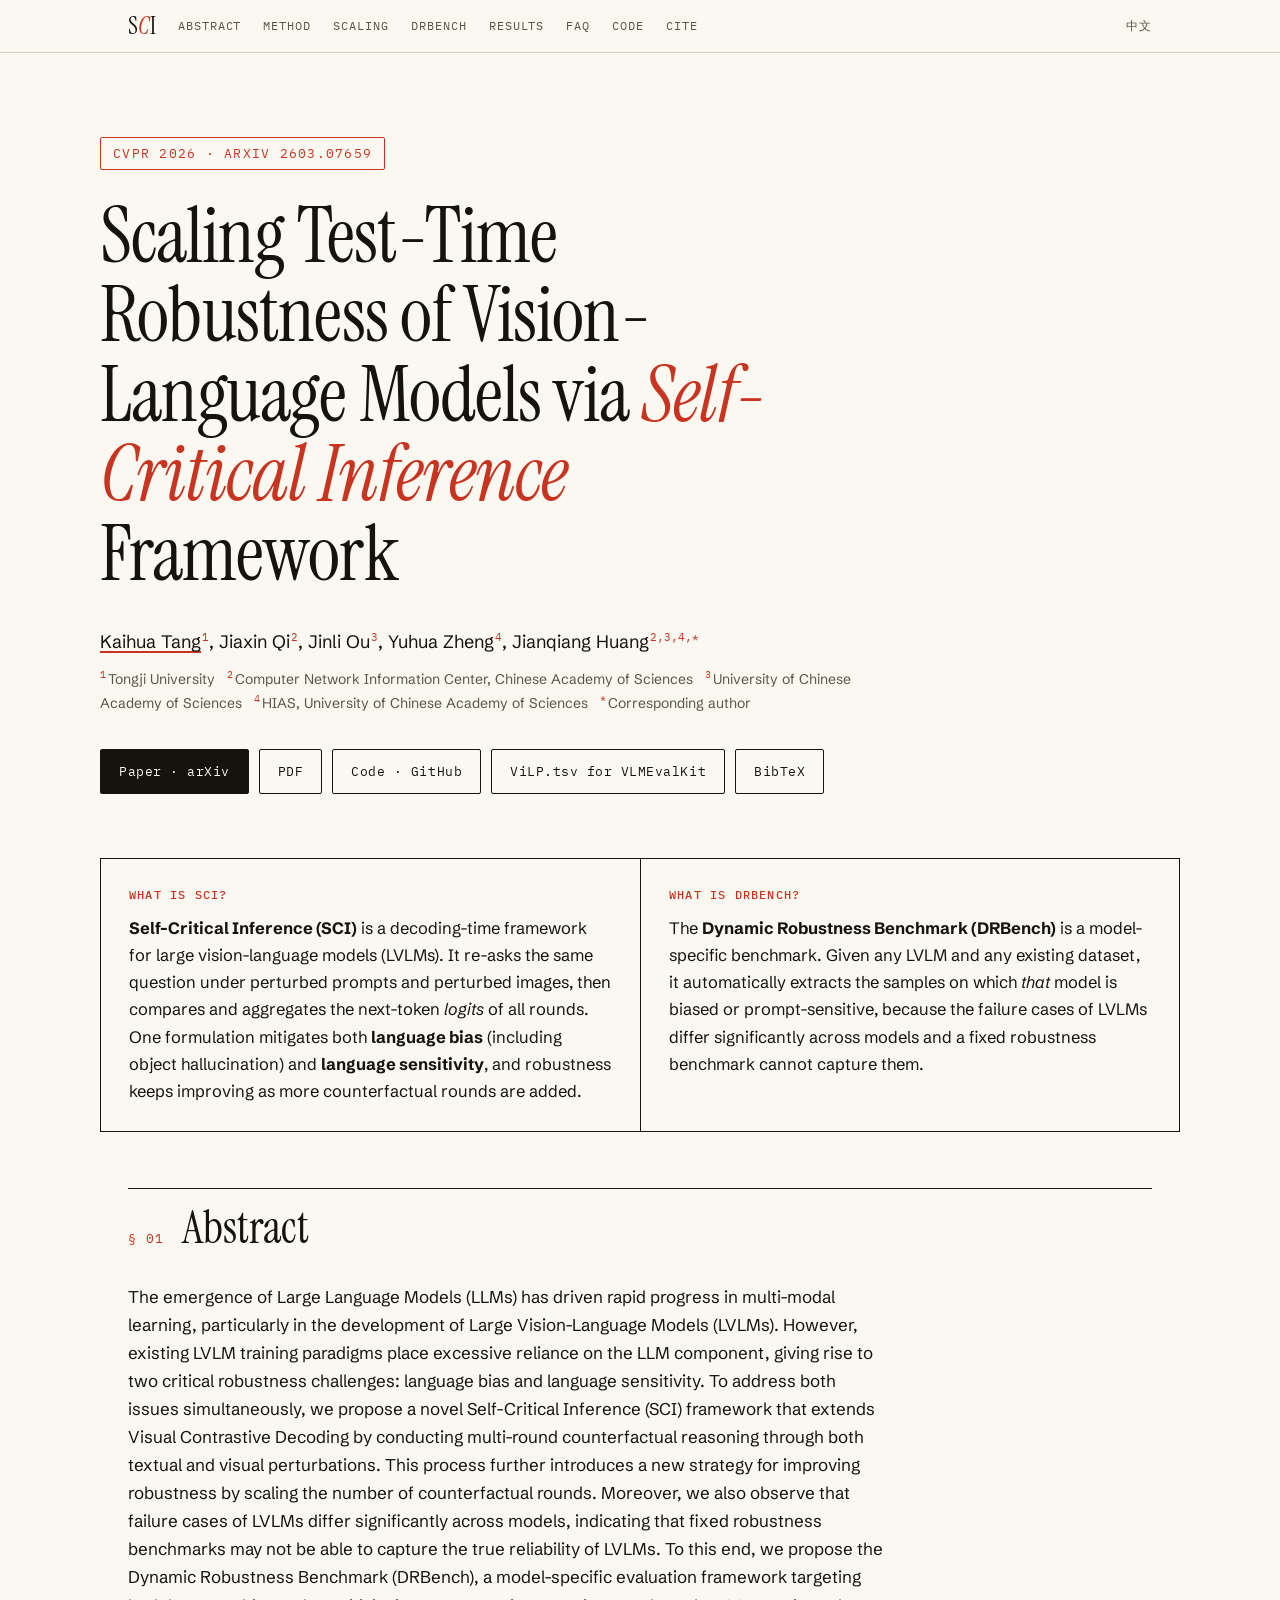
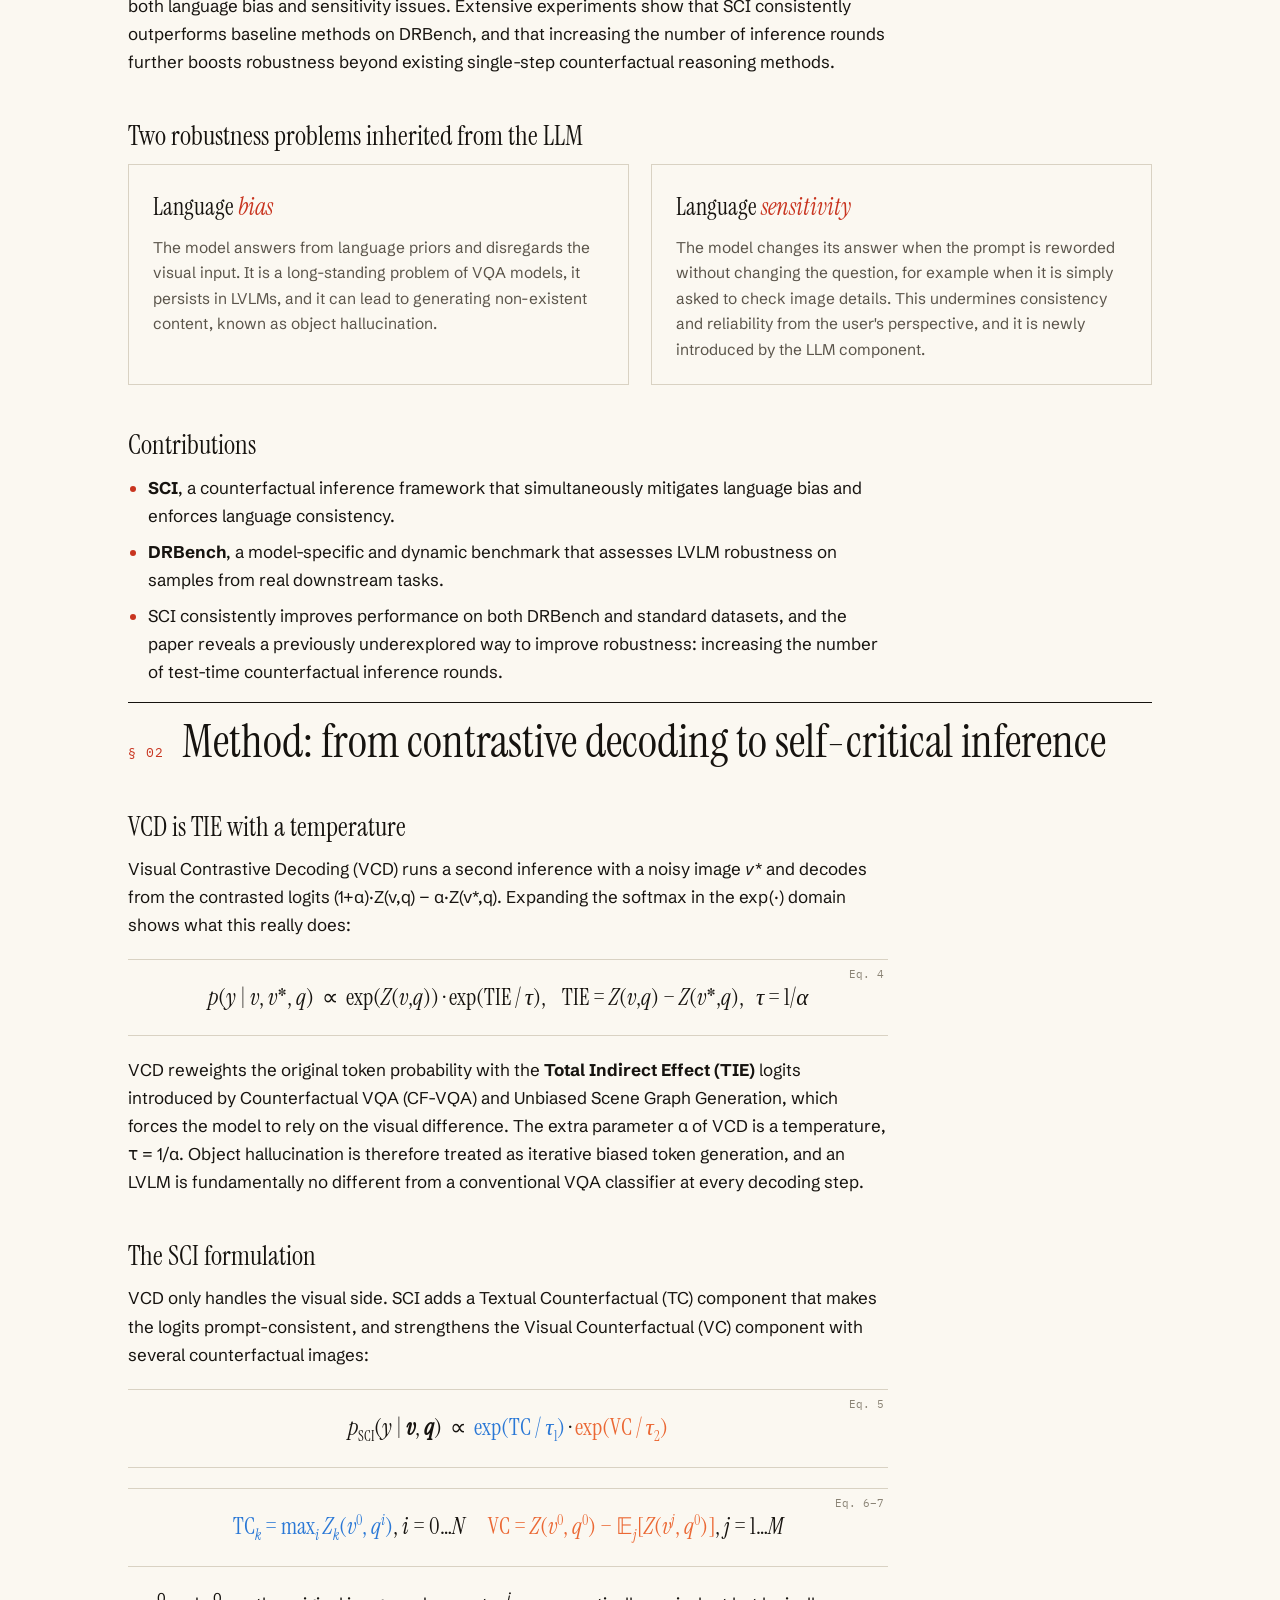
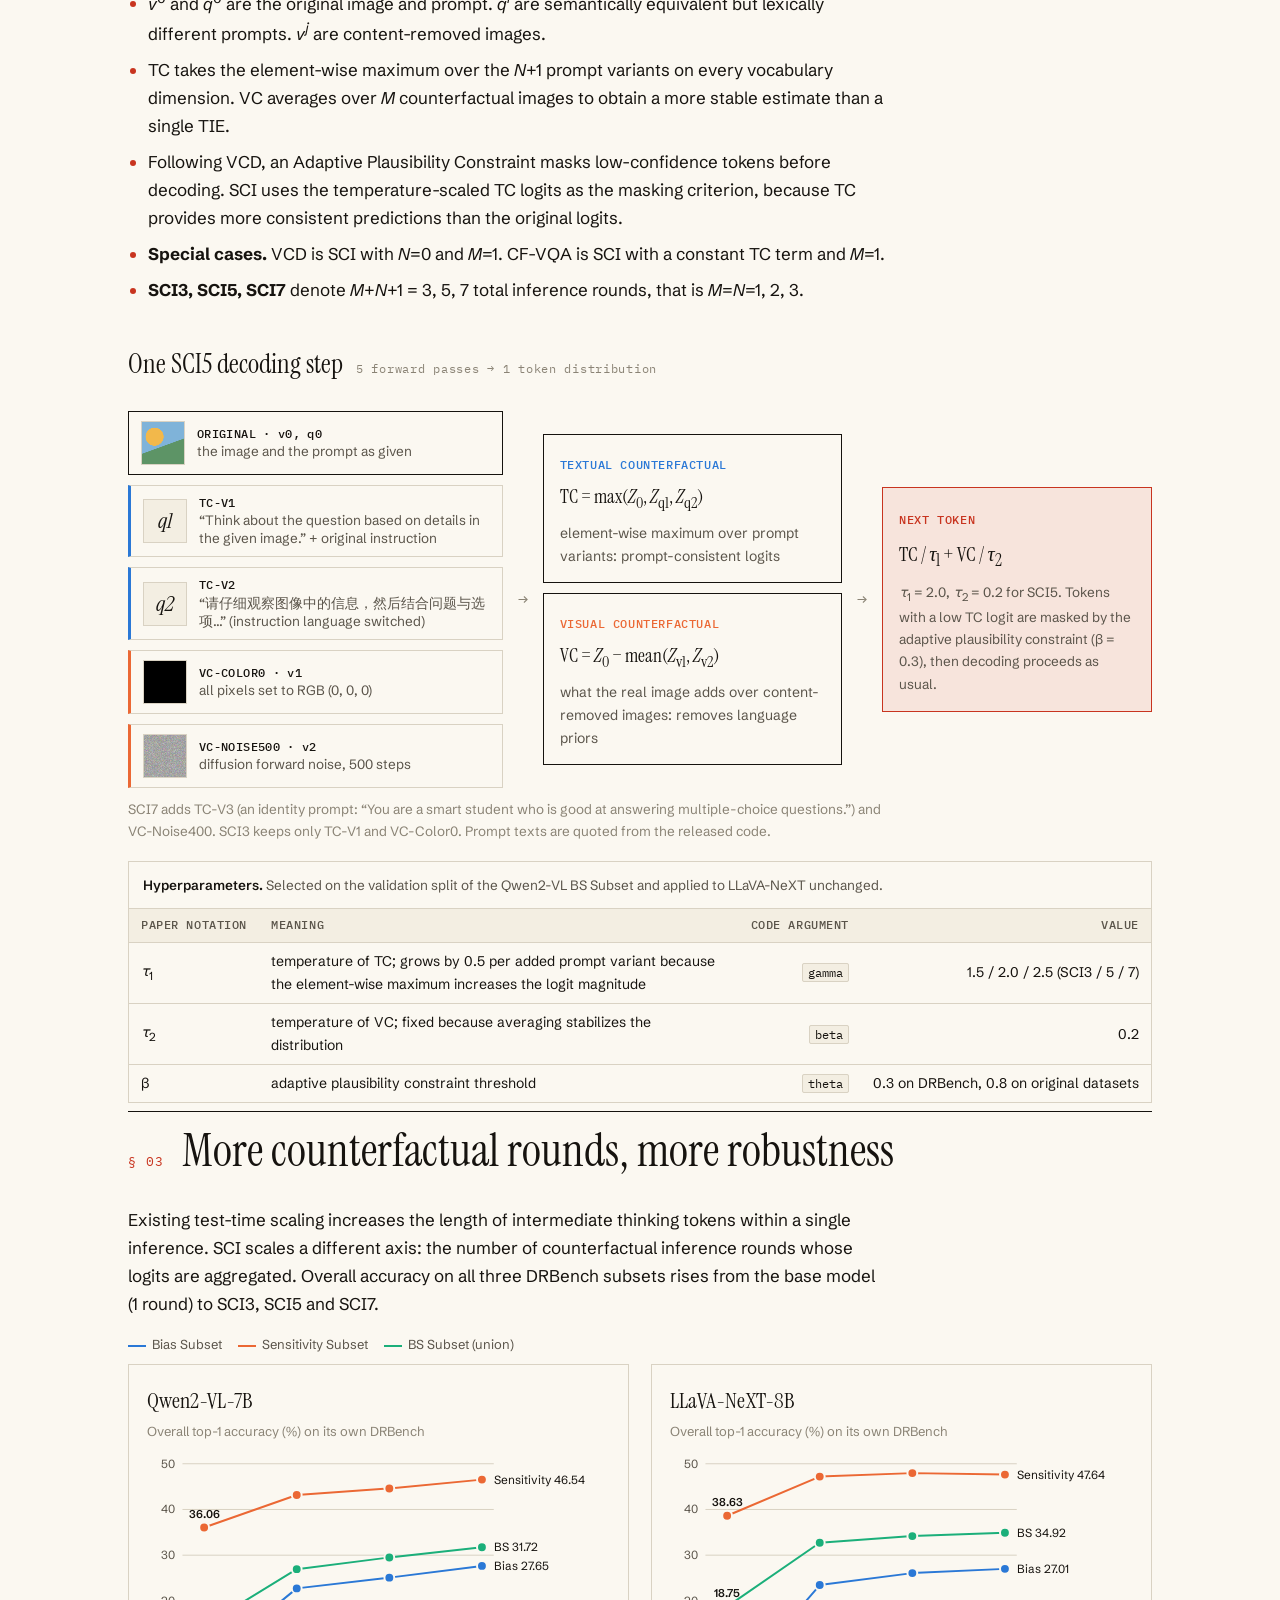
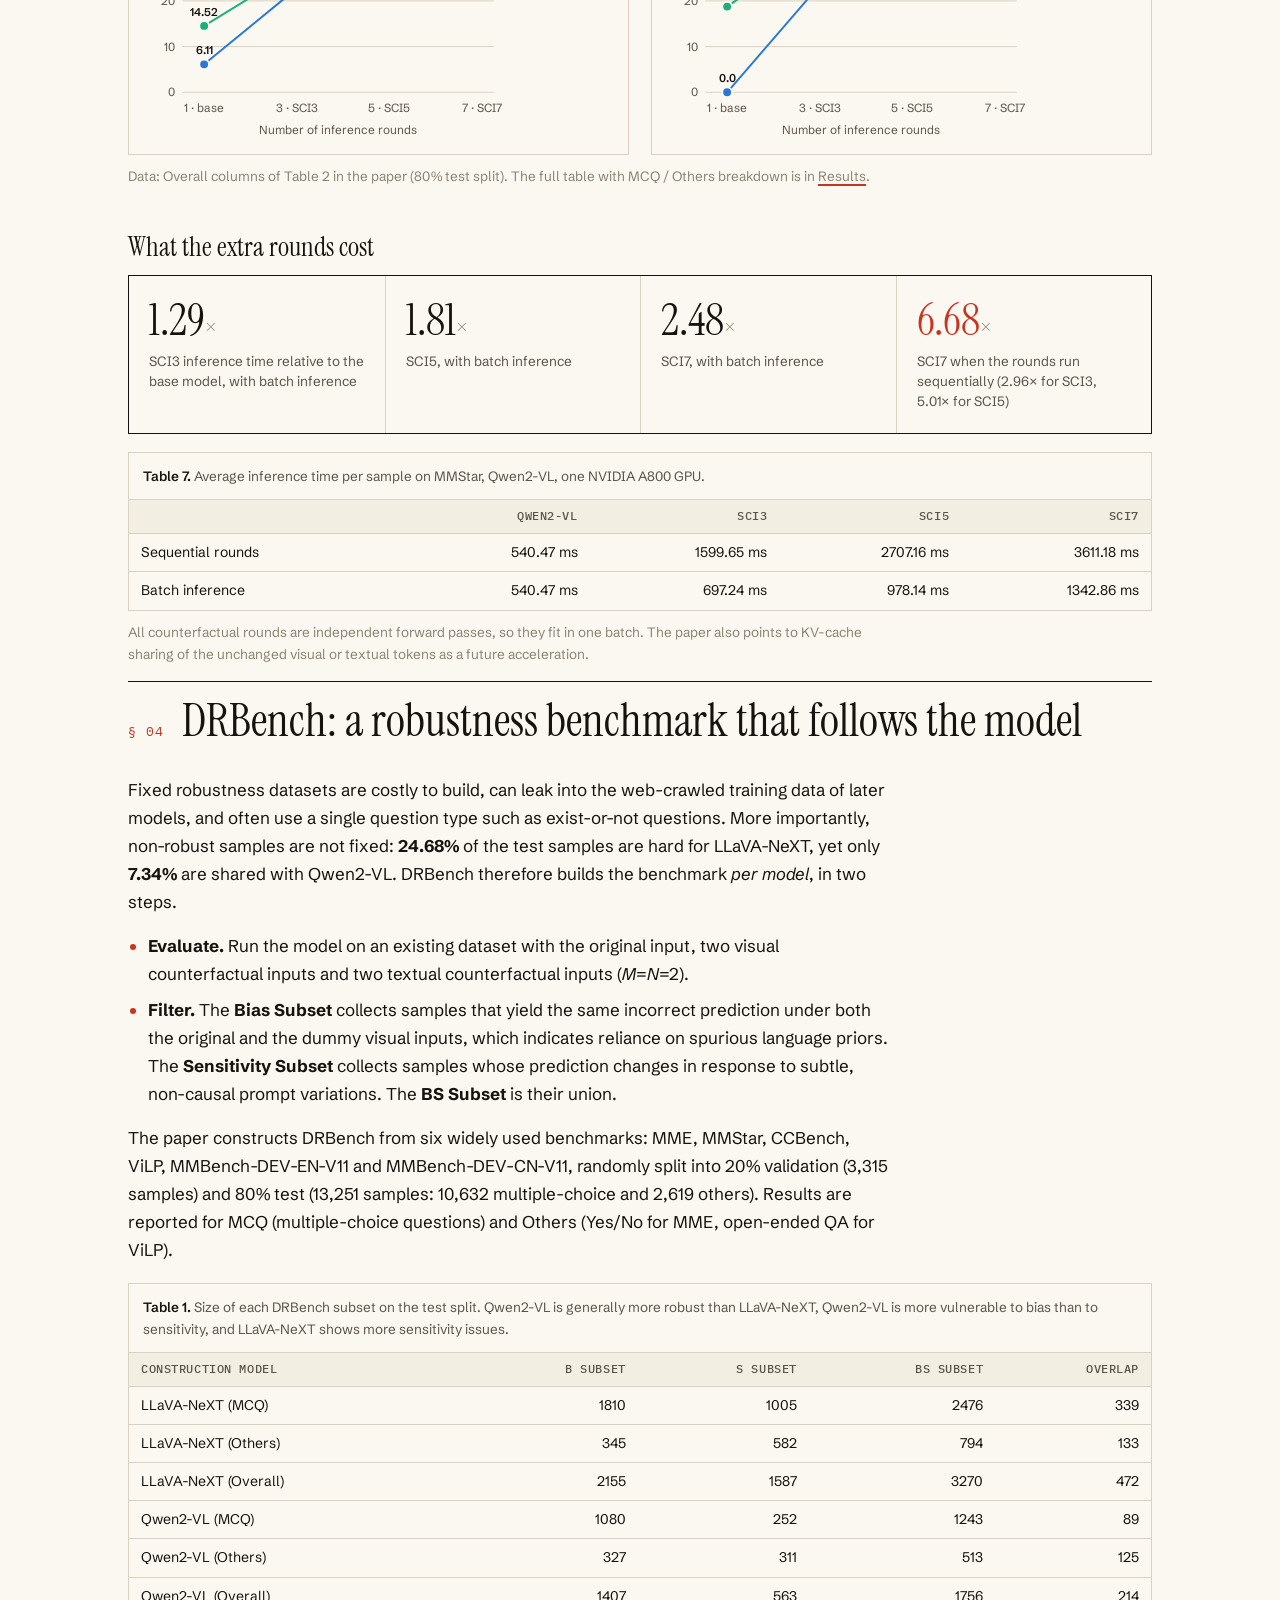
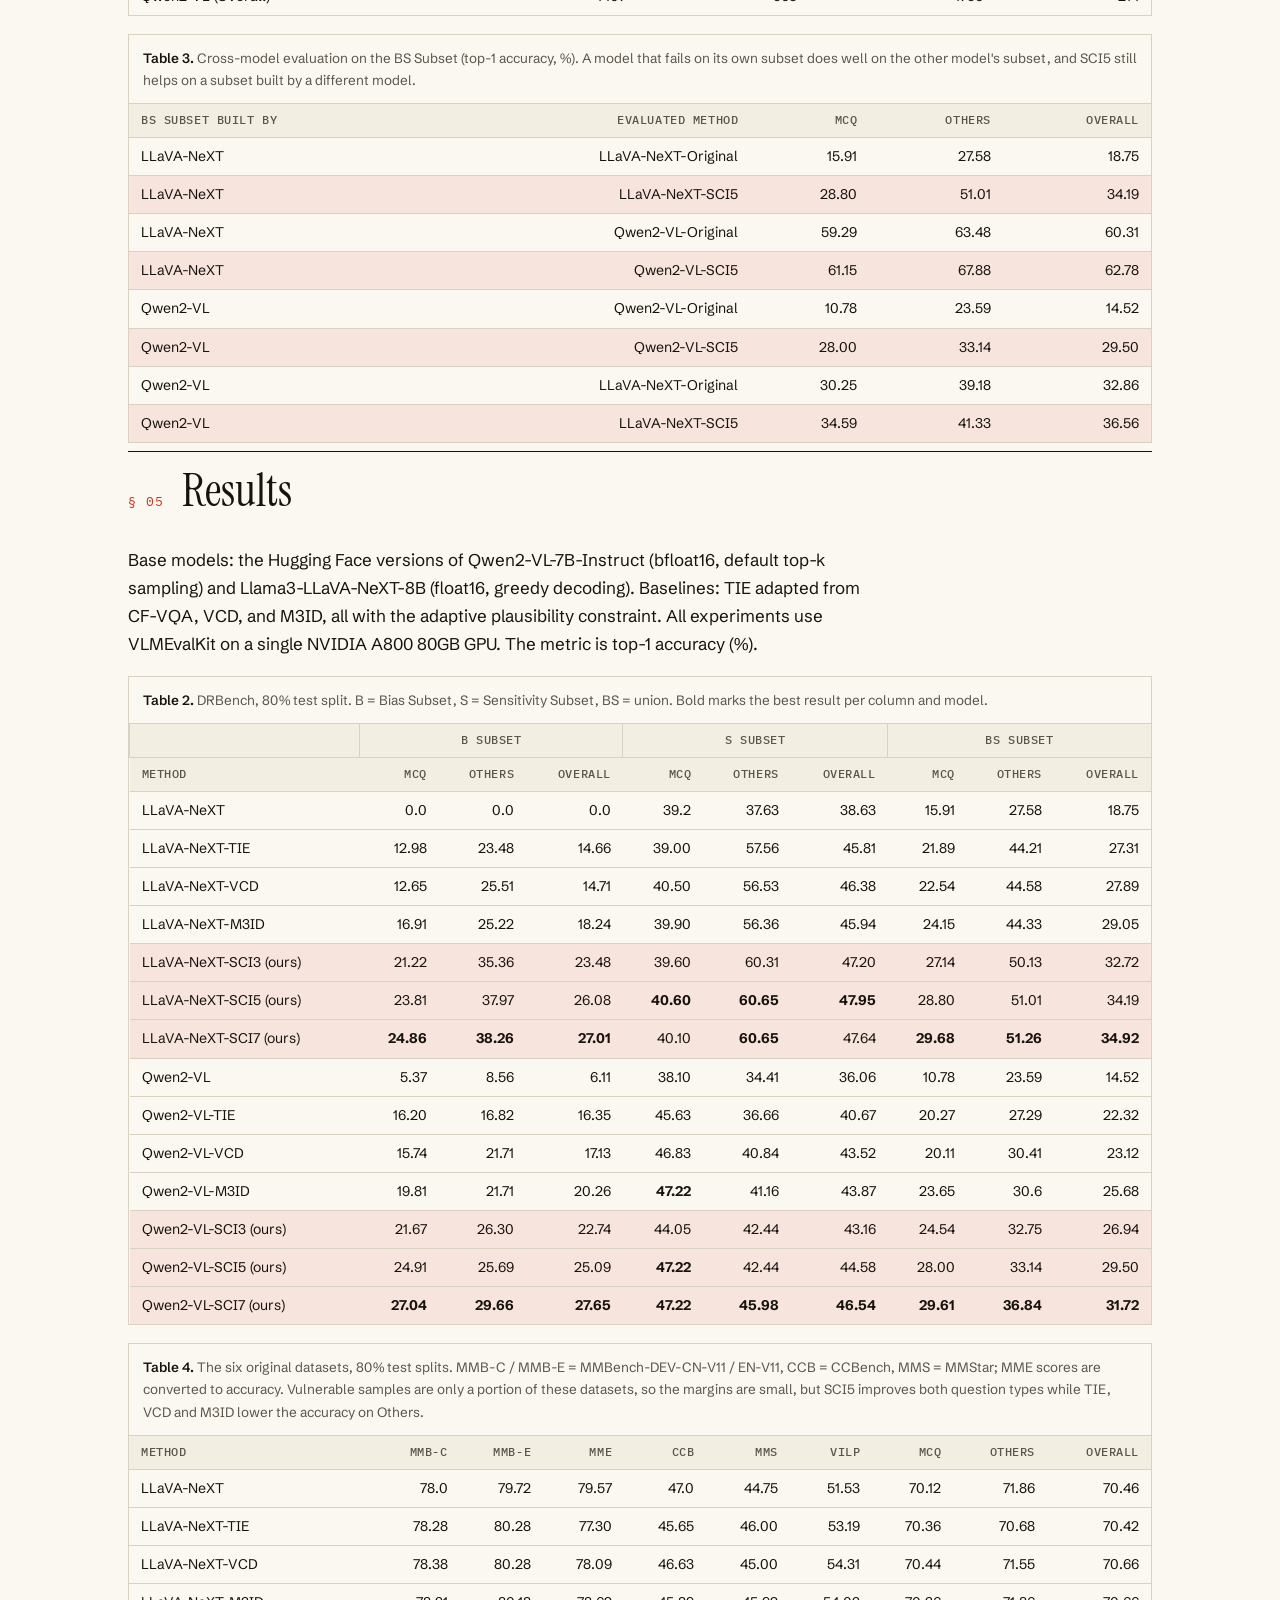
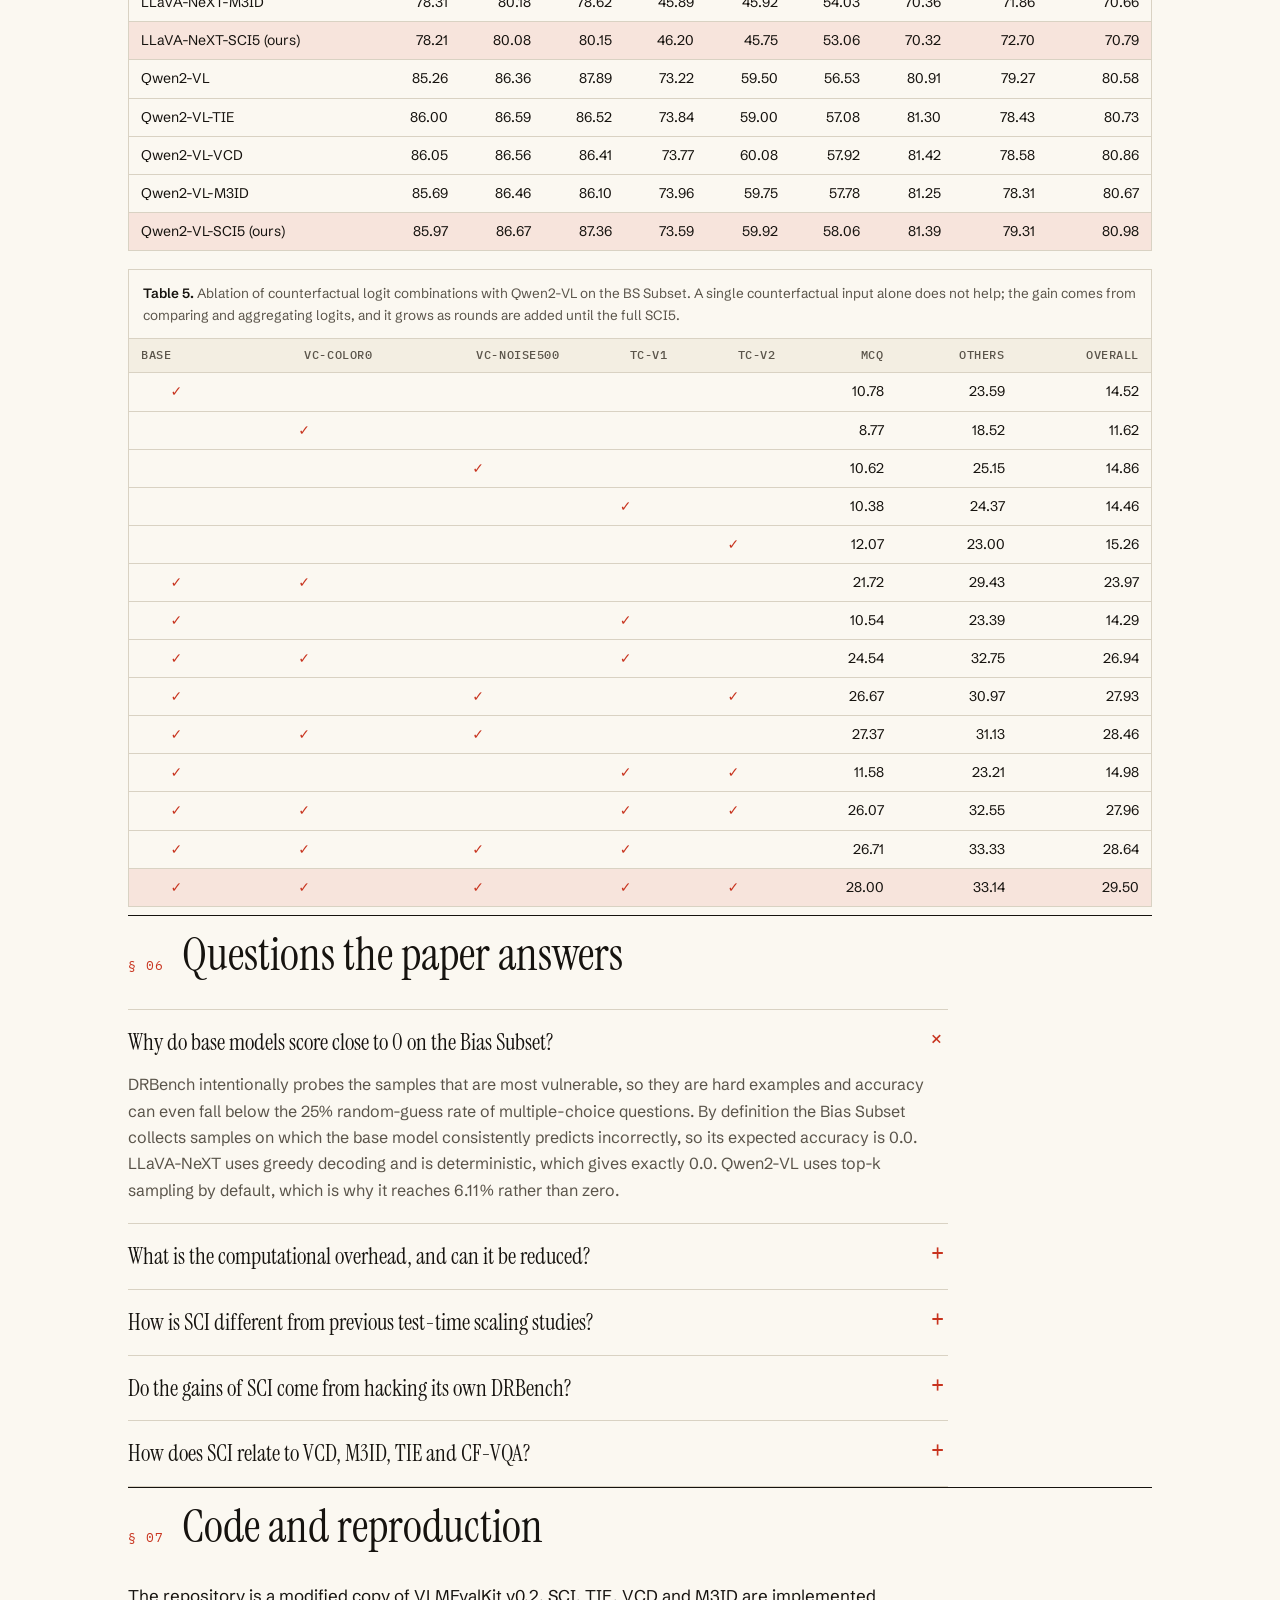
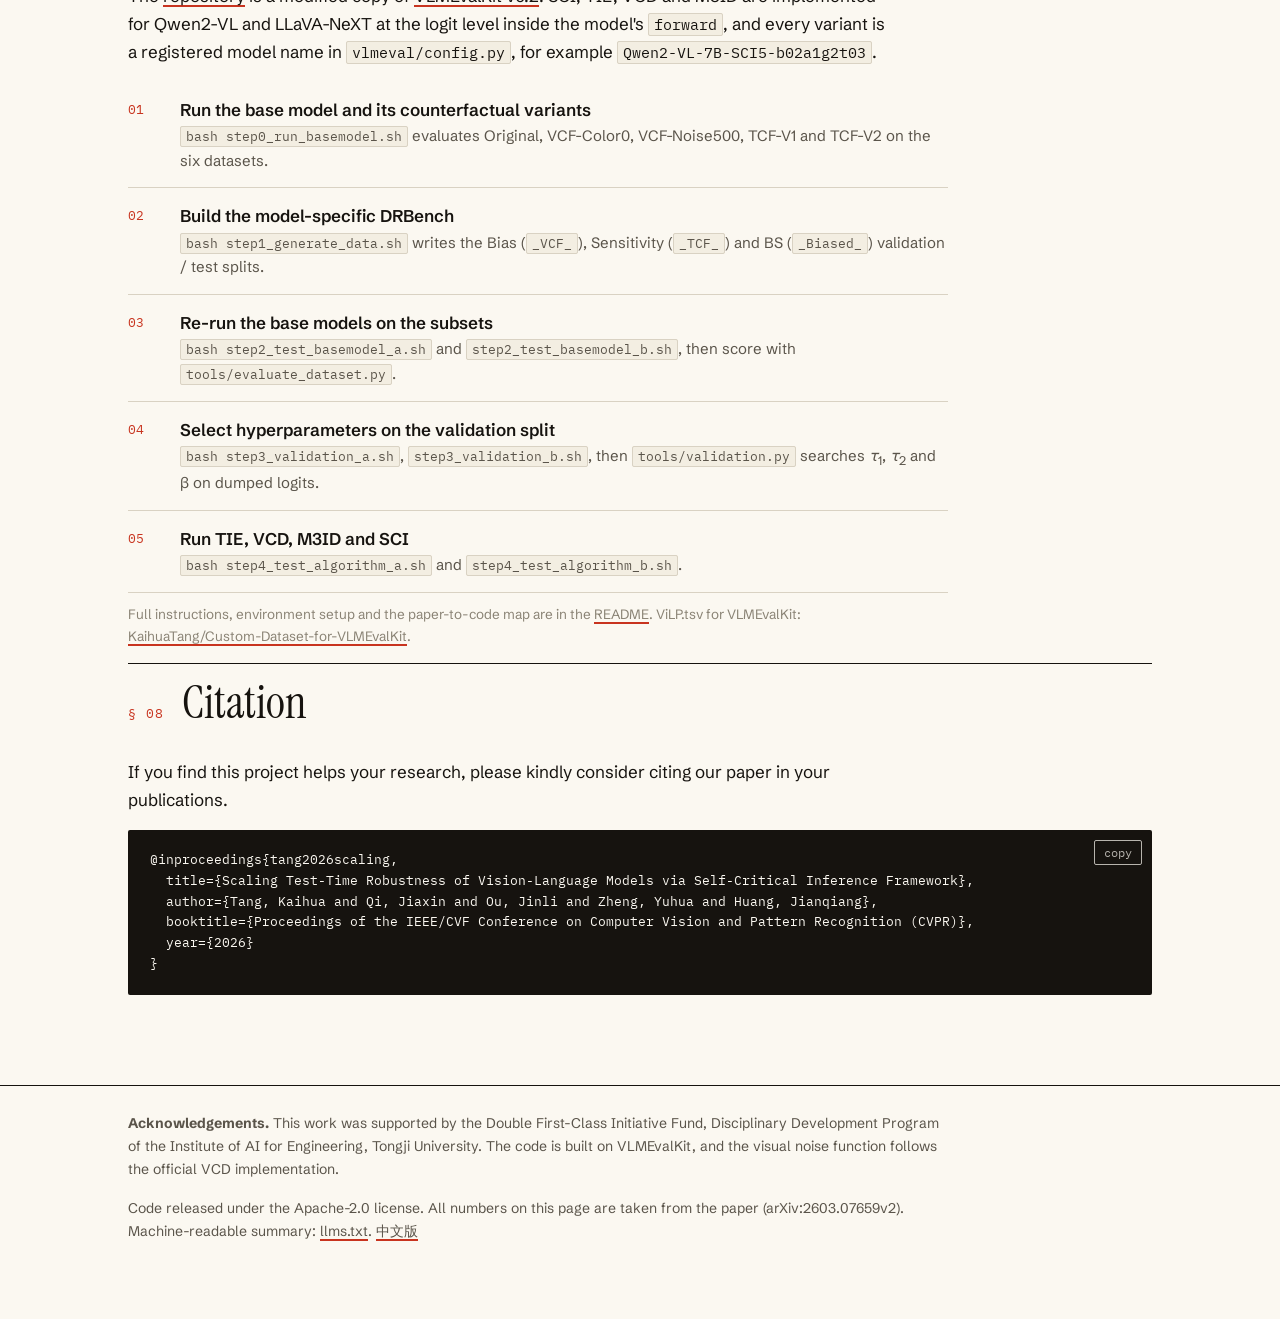
==== site/index.html @ e6320ad0 "Rewrite README, add project page, CITATION.cff and Pages workflow - README: English-first summary of" ====
<!doctype html>
<html lang="en">
<head>
<meta charset="utf-8">
<meta name="viewport" content="width=device-width, initial-scale=1">
<title>Self-Critical Inference (SCI) &amp; DRBench: Scaling Test-Time Robustness of Vision-Language Models | CVPR 2026</title>
<meta name="description" content="Official project page of the CVPR 2026 paper. Self-Critical Inference (SCI) runs multi-round textual and visual counterfactual inference and aggregates logits to mitigate language bias, object hallucination and prompt sensitivity in large vision-language models. DRBench is a model-specific dynamic robustness benchmark.">
<meta name="keywords" content="Self-Critical Inference, SCI, DRBench, vision-language models, LVLM, robustness, language bias, language sensitivity, object hallucination, counterfactual inference, visual contrastive decoding, test-time scaling, CVPR 2026">
<meta name="author" content="Kaihua Tang, Jiaxin Qi, Jinli Ou, Yuhua Zheng, Jianqiang Huang">
<link rel="canonical" href="https://kaihuatang.github.io/Self-Critical-Inference-Framework/">
<link rel="alternate" hreflang="en" href="https://kaihuatang.github.io/Self-Critical-Inference-Framework/">
<link rel="alternate" hreflang="zh-CN" href="https://kaihuatang.github.io/Self-Critical-Inference-Framework/zh/">
<link rel="alternate" type="text/markdown" title="LLM-readable summary" href="llms.txt">

<!-- Google Scholar / Highwire Press -->
<meta name="citation_title" content="Scaling Test-Time Robustness of Vision-Language Models via Self-Critical Inference Framework">
<meta name="citation_author" content="Tang, Kaihua">
<meta name="citation_author" content="Qi, Jiaxin">
<meta name="citation_author" content="Ou, Jinli">
<meta name="citation_author" content="Zheng, Yuhua">
<meta name="citation_author" content="Huang, Jianqiang">
<meta name="citation_publication_date" content="2026/03/08">
<meta name="citation_conference_title" content="Proceedings of the IEEE/CVF Conference on Computer Vision and Pattern Recognition (CVPR)">
<meta name="citation_arxiv_id" content="2603.07659">
<meta name="citation_pdf_url" content="https://arxiv.org/pdf/2603.07659">
<meta name="citation_abstract_html_url" content="https://arxiv.org/abs/2603.07659">

<!-- Open Graph -->
<meta property="og:type" content="article">
<meta property="og:title" content="Self-Critical Inference (SCI) &amp; DRBench | CVPR 2026">
<meta property="og:description" content="Multi-round counterfactual inference that scales the test-time robustness of vision-language models, plus a model-specific Dynamic Robustness Benchmark.">
<meta property="og:url" content="https://kaihuatang.github.io/Self-Critical-Inference-Framework/">
<meta property="og:image" content="https://kaihuatang.github.io/Self-Critical-Inference-Framework/assets/sci-scaling-qwen2vl.png">
<meta name="twitter:card" content="summary_large_image">

<link rel="icon" href="data:image/svg+xml,%3Csvg xmlns='http://www.w3.org/2000/svg' viewBox='0 0 64 64'%3E%3Crect width='64' height='64' fill='%2316130f'/%3E%3Ctext x='32' y='46' font-family='Georgia,serif' font-style='italic' font-size='44' text-anchor='middle' fill='%23ff6b4f'%3ES%3C/text%3E%3C/svg%3E">
<link rel="preconnect" href="https://fonts.googleapis.com">
<link rel="preconnect" href="https://fonts.gstatic.com" crossorigin>
<link href="https://fonts.googleapis.com/css2?family=IBM+Plex+Mono:wght@400;500&family=Instrument+Serif:ital@0;1&family=Schibsted+Grotesk:wght@400;600;700&display=swap" rel="stylesheet">
<link rel="stylesheet" href="style.css">

<script type="application/ld+json">
{
  "@context": "https://schema.org",
  "@graph": [
    {
      "@type": "ScholarlyArticle",
      "@id": "https://arxiv.org/abs/2603.07659",
      "headline": "Scaling Test-Time Robustness of Vision-Language Models via Self-Critical Inference Framework",
      "name": "Scaling Test-Time Robustness of Vision-Language Models via Self-Critical Inference Framework",
      "author": [
        {"@type": "Person", "name": "Kaihua Tang", "affiliation": {"@type": "Organization", "name": "Tongji University"}, "url": "https://kaihuatang.github.io/"},
        {"@type": "Person", "name": "Jiaxin Qi", "affiliation": {"@type": "Organization", "name": "Computer Network Information Center, Chinese Academy of Sciences"}},
        {"@type": "Person", "name": "Jinli Ou", "affiliation": {"@type": "Organization", "name": "University of Chinese Academy of Sciences"}},
        {"@type": "Person", "name": "Yuhua Zheng", "affiliation": {"@type": "Organization", "name": "HIAS, University of Chinese Academy of Sciences"}},
        {"@type": "Person", "name": "Jianqiang Huang", "affiliation": {"@type": "Organization", "name": "Computer Network Information Center, Chinese Academy of Sciences"}}
      ],
      "datePublished": "2026-03-08",
      "dateModified": "2026-03-25",
      "inLanguage": "en",
      "isPartOf": {"@type": "PublicationIssue", "name": "Proceedings of the IEEE/CVF Conference on Computer Vision and Pattern Recognition (CVPR) 2026"},
      "url": "https://arxiv.org/abs/2603.07659",
      "sameAs": ["https://arxiv.org/pdf/2603.07659", "https://kaihuatang.github.io/Self-Critical-Inference-Framework/"],
      "identifier": {"@type": "PropertyValue", "propertyID": "arXiv", "value": "2603.07659"},
      "keywords": "large vision-language models, robustness, language bias, language sensitivity, object hallucination, counterfactual inference, visual contrastive decoding, test-time scaling, dynamic benchmark",
      "abstract": "The emergence of Large Language Models (LLMs) has driven rapid progress in multi-modal learning, particularly in the development of Large Vision-Language Models (LVLMs). However, existing LVLM training paradigms place excessive reliance on the LLM component, giving rise to two critical robustness challenges: language bias and language sensitivity. To address both issues simultaneously, we propose a novel Self-Critical Inference (SCI) framework that extends Visual Contrastive Decoding by conducting multi-round counterfactual reasoning through both textual and visual perturbations. This process further introduces a new strategy for improving robustness by scaling the number of counterfactual rounds. Moreover, we also observe that failure cases of LVLMs differ significantly across models, indicating that fixed robustness benchmarks may not be able to capture the true reliability of LVLMs. To this end, we propose the Dynamic Robustness Benchmark (DRBench), a model-specific evaluation framework targeting both language bias and sensitivity issues. Extensive experiments show that SCI consistently outperforms baseline methods on DRBench, and that increasing the number of inference rounds further boosts robustness beyond existing single-step counterfactual reasoning methods."
    },
    {
      "@type": "SoftwareSourceCode",
      "name": "Self-Critical-Inference-Framework",
      "description": "Official implementation of Self-Critical Inference (SCI) and the Dynamic Robustness Benchmark (DRBench), built on VLMEvalKit, with TIE, VCD and M3ID baselines for Qwen2-VL-7B and LLaVA-NeXT-8B.",
      "codeRepository": "https://github.com/KaihuaTang/Self-Critical-Inference-Framework",
      "programmingLanguage": "Python",
      "license": "https://www.apache.org/licenses/LICENSE-2.0",
      "citation": {"@id": "https://arxiv.org/abs/2603.07659"}
    },
    {
      "@type": "FAQPage",
      "mainEntity": [
        {"@type": "Question", "name": "What is Self-Critical Inference (SCI)?", "acceptedAnswer": {"@type": "Answer", "text": "SCI is an inference framework for large vision-language models. Besides the original input, it runs N textual counterfactual passes (semantically equivalent but lexically different prompts) and M visual counterfactual passes (content-removed images), then combines the next-token logits as p_SCI ∝ exp(TC/τ1)·exp(VC/τ2). TC is the element-wise maximum of logits over prompt variants and enforces prompt consistency; VC is the original logits minus the mean logits under counterfactual images and removes language bias."}},
        {"@type": "Question", "name": "How is SCI related to Visual Contrastive Decoding (VCD) and Counterfactual VQA?", "acceptedAnswer": {"@type": "Answer", "text": "The paper shows that VCD is equivalent to reweighting the original token probability by exp(TIE/τ), where TIE = Z(v,q) − Z(v*,q) is the Total Indirect Effect used in Counterfactual VQA and τ = 1/α. VCD is the special case of SCI with N=0 and M=1; CF-VQA is the special case with a constant textual term and M=1."}},
        {"@type": "Question", "name": "What is DRBench?", "acceptedAnswer": {"@type": "Answer", "text": "The Dynamic Robustness Benchmark (DRBench) is a model-specific benchmark. For a given LVLM it evaluates existing datasets under original and counterfactual inputs and extracts a Bias Subset (same incorrect prediction with the original and content-removed images), a Sensitivity Subset (prediction changes under equivalent prompts) and their union, the BS Subset. The paper builds it from MME, MMStar, CCBench, ViLP, MMBench-DEV-EN-V11 and MMBench-DEV-CN-V11."}},
        {"@type": "Question", "name": "Why do base models score close to 0 on the Bias Subset?", "acceptedAnswer": {"@type": "Answer", "text": "By definition the Bias Subset collects samples on which the base model consistently predicts incorrectly, so the expected accuracy is 0.0. LLaVA-NeXT uses greedy decoding and scores exactly 0.0. Qwen2-VL uses top-k sampling by default, so its accuracy is slightly above zero (6.11%)."}},
        {"@type": "Question", "name": "What is the computational overhead of SCI?", "acceptedAnswer": {"@type": "Answer", "text": "With batch inference, SCI3, SCI5 and SCI7 take about 1.29×, 1.81× and 2.48× the inference time of the base model (measured on MMStar with Qwen2-VL on one NVIDIA A800 GPU). Running the rounds sequentially costs 2.96×, 5.01× and 6.68×. The paper suggests KV-cache sharing of unchanged visual or textual tokens as a further acceleration."}},
        {"@type": "Question", "name": "How is SCI different from other test-time scaling methods?", "acceptedAnswer": {"@type": "Answer", "text": "Most test-time scaling work increases the length of intermediate thinking tokens within a single inference. SCI instead scales the number of counterfactual inference rounds and reasons over continuous logit distributions by comparison and aggregation, which carries richer information than the final predicted tokens."}},
        {"@type": "Question", "name": "Do SCI's gains come from overfitting to its own DRBench?", "acceptedAnswer": {"@type": "Answer", "text": "The paper tests this with cross-model evaluation. On the BS Subset constructed by LLaVA-NeXT, Qwen2-VL improves from 60.31% to 62.78% with SCI5; on the BS Subset constructed by Qwen2-VL, LLaVA-NeXT improves from 32.86% to 36.56%. The relative gains are smaller but consistent, which indicates generalization beyond the model-specific DRBench."}}
      ]
    }
  ]
}
</script>
</head>
<body>

<nav class="nav" aria-label="Sections">
  <div class="wrap">
    <a class="mark" href="#top">S<i>C</i>I</a>
    <a class="item" href="#abstract">Abstract</a>
    <a class="item" href="#method">Method</a>
    <a class="item" href="#scaling">Scaling</a>
    <a class="item" href="#drbench">DRBench</a>
    <a class="item" href="#results">Results</a>
    <a class="item" href="#faq">FAQ</a>
    <a class="item" href="#code">Code</a>
    <a class="item" href="#cite">Cite</a>
    <span class="sp"></span>
    <a class="item" href="zh/" hreflang="zh-CN" lang="zh-CN">中文</a>
  </div>
</nav>

<main id="top">
<header class="hero wrap">
  <div class="venue rise">CVPR 2026 · arXiv 2603.07659</div>
  <h1 class="rise d1">Scaling Test-Time Robustness of Vision-Language Models via <em>Self-Critical Inference</em> Framework</h1>
  <p class="authors rise d2">
    <span><a href="https://kaihuatang.github.io/">Kaihua Tang</a><sup>1</sup>,</span>
    <span>Jiaxin Qi<sup>2</sup>,</span>
    <span>Jinli Ou<sup>3</sup>,</span>
    <span>Yuhua Zheng<sup>4</sup>,</span>
    <span>Jianqiang Huang<sup>2,3,4,*</sup></span>
  </p>
  <p class="affil rise d2">
    <sup>1</sup>Tongji University &nbsp;
    <sup>2</sup>Computer Network Information Center, Chinese Academy of Sciences &nbsp;
    <sup>3</sup>University of Chinese Academy of Sciences &nbsp;
    <sup>4</sup>HIAS, University of Chinese Academy of Sciences &nbsp;
    <sup>*</sup>Corresponding author
  </p>
  <div class="cta rise d3">
    <a class="btn primary" href="https://arxiv.org/abs/2603.07659">Paper · arXiv</a>
    <a class="btn" href="https://arxiv.org/pdf/2603.07659">PDF</a>
    <a class="btn" href="https://github.com/KaihuaTang/Self-Critical-Inference-Framework">Code · GitHub</a>
    <a class="btn" href="https://github.com/KaihuaTang/Custom-Dataset-for-VLMEvalKit">ViLP.tsv for VLMEvalKit</a>
    <a class="btn" href="#cite">BibTeX</a>
  </div>

  <div class="lede rise d4">
    <div>
      <h2>What is SCI?</h2>
      <p><strong>Self-Critical Inference (SCI)</strong> is a decoding-time framework for large vision-language models (LVLMs). It re-asks the same question under perturbed prompts and perturbed images, then compares and aggregates the next-token <em>logits</em> of all rounds. One formulation mitigates both <strong>language bias</strong> (including object hallucination) and <strong>language sensitivity</strong>, and robustness keeps improving as more counterfactual rounds are added.</p>
    </div>
    <div>
      <h2>What is DRBench?</h2>
      <p>The <strong>Dynamic Robustness Benchmark (DRBench)</strong> is a model-specific benchmark. Given any LVLM and any existing dataset, it automatically extracts the samples on which <em>that</em> model is biased or prompt-sensitive, because the failure cases of LVLMs differ significantly across models and a fixed robustness benchmark cannot capture them.</p>
    </div>
  </div>
</header>

<!-- ============ ABSTRACT ============ -->
<section id="abstract" class="wrap">
  <div class="sec-head"><span class="no">§ 01</span><h2 class="title">Abstract</h2></div>
  <div class="prose">
    <p>The emergence of Large Language Models (LLMs) has driven rapid progress in multi-modal learning, particularly in the development of Large Vision-Language Models (LVLMs). However, existing LVLM training paradigms place excessive reliance on the LLM component, giving rise to two critical robustness challenges: language bias and language sensitivity. To address both issues simultaneously, we propose a novel Self-Critical Inference (SCI) framework that extends Visual Contrastive Decoding by conducting multi-round counterfactual reasoning through both textual and visual perturbations. This process further introduces a new strategy for improving robustness by scaling the number of counterfactual rounds. Moreover, we also observe that failure cases of LVLMs differ significantly across models, indicating that fixed robustness benchmarks may not be able to capture the true reliability of LVLMs. To this end, we propose the Dynamic Robustness Benchmark (DRBench), a model-specific evaluation framework targeting both language bias and sensitivity issues. Extensive experiments show that SCI consistently outperforms baseline methods on DRBench, and that increasing the number of inference rounds further boosts robustness beyond existing single-step counterfactual reasoning methods.</p>
  </div>

  <h3>Two robustness problems inherited from the LLM</h3>
  <div class="two">
    <div class="card">
      <h4>Language <i>bias</i></h4>
      <p>The model answers from language priors and disregards the visual input. It is a long-standing problem of VQA models, it persists in LVLMs, and it can lead to generating non-existent content, known as object hallucination.</p>
    </div>
    <div class="card">
      <h4>Language <i>sensitivity</i></h4>
      <p>The model changes its answer when the prompt is reworded without changing the question, for example when it is simply asked to check image details. This undermines consistency and reliability from the user's perspective, and it is newly introduced by the LLM component.</p>
    </div>
  </div>

  <h3>Contributions</h3>
  <div class="prose">
    <ul>
      <li><strong>SCI</strong>, a counterfactual inference framework that simultaneously mitigates language bias and enforces language consistency.</li>
      <li><strong>DRBench</strong>, a model-specific and dynamic benchmark that assesses LVLM robustness on samples from real downstream tasks.</li>
      <li>SCI consistently improves performance on both DRBench and standard datasets, and the paper reveals a previously underexplored way to improve robustness: increasing the number of test-time counterfactual inference rounds.</li>
    </ul>
  </div>
</section>

<!-- ============ METHOD ============ -->
<section id="method" class="wrap">
  <div class="sec-head"><span class="no">§ 02</span><h2 class="title">Method: from contrastive decoding to self-critical inference</h2></div>

  <h3>VCD is TIE with a temperature</h3>
  <div class="prose">
    <p>Visual Contrastive Decoding (VCD) runs a second inference with a noisy image <i>v*</i> and decodes from the contrasted logits (1+α)·Z(v,q) − α·Z(v*,q). Expanding the softmax in the exp(·) domain shows what this really does:</p>
  </div>
  <div class="eq"><span class="lbl">Eq. 4</span>
    <i>p</i>(<i>y</i> | <i>v</i>, <i>v</i>*, <i>q</i>) &nbsp;∝&nbsp; exp(<i>Z</i>(<i>v</i>,<i>q</i>)) · exp(TIE / <i>τ</i>), &nbsp;&nbsp; TIE = <i>Z</i>(<i>v</i>,<i>q</i>) − <i>Z</i>(<i>v</i>*,<i>q</i>), &nbsp; <i>τ</i> = 1/<i>α</i>
  </div>
  <div class="prose">
    <p>VCD reweights the original token probability with the <strong>Total Indirect Effect (TIE)</strong> logits introduced by Counterfactual VQA (CF-VQA) and Unbiased Scene Graph Generation, which forces the model to rely on the visual difference. The extra parameter α of VCD is a temperature, τ = 1/α. Object hallucination is therefore treated as iterative biased token generation, and an LVLM is fundamentally no different from a conventional VQA classifier at every decoding step.</p>
  </div>

  <h3>The SCI formulation</h3>
  <div class="prose">
    <p>VCD only handles the visual side. SCI adds a Textual Counterfactual (TC) component that makes the logits prompt-consistent, and strengthens the Visual Counterfactual (VC) component with several counterfactual images:</p>
  </div>
  <div class="eq"><span class="lbl">Eq. 5</span>
    <i>p</i><sub>SCI</sub>(<i>y</i> | <b><i>v</i></b>, <b><i>q</i></b>) &nbsp;∝&nbsp; <span class="tc">exp(TC / <i>τ</i><sub>1</sub>)</span> · <span class="vc">exp(VC / <i>τ</i><sub>2</sub>)</span>
  </div>
  <div class="eq"><span class="lbl">Eq. 6–7</span>
    <span class="tc">TC<sub><i>k</i></sub> = max<sub><i>i</i></sub> <i>Z</i><sub><i>k</i></sub>(<i>v</i><sup>0</sup>, <i>q</i><sup><i>i</i></sup>)</span>, <i>i</i> = 0…<i>N</i> &nbsp;&nbsp;&nbsp;&nbsp;
    <span class="vc">VC = <i>Z</i>(<i>v</i><sup>0</sup>, <i>q</i><sup>0</sup>) − 𝔼<sub><i>j</i></sub>[<i>Z</i>(<i>v</i><sup><i>j</i></sup>, <i>q</i><sup>0</sup>)]</span>, <i>j</i> = 1…<i>M</i>
  </div>
  <div class="prose">
    <ul>
      <li><i>v</i><sup>0</sup> and <i>q</i><sup>0</sup> are the original image and prompt. <i>q</i><sup><i>i</i></sup> are semantically equivalent but lexically different prompts. <i>v</i><sup><i>j</i></sup> are content-removed images.</li>
      <li>TC takes the element-wise maximum over the <i>N</i>+1 prompt variants on every vocabulary dimension. VC averages over <i>M</i> counterfactual images to obtain a more stable estimate than a single TIE.</li>
      <li>Following VCD, an Adaptive Plausibility Constraint masks low-confidence tokens before decoding. SCI uses the temperature-scaled TC logits as the masking criterion, because TC provides more consistent predictions than the original logits.</li>
      <li><strong>Special cases.</strong> VCD is SCI with <i>N</i>=0 and <i>M</i>=1. CF-VQA is SCI with a constant TC term and <i>M</i>=1.</li>
      <li><strong>SCI3, SCI5, SCI7</strong> denote <i>M</i>+<i>N</i>+1 = 3, 5, 7 total inference rounds, that is <i>M</i>=<i>N</i>=1, 2, 3.</li>
    </ul>
  </div>

  <h3>One SCI5 decoding step <small>5 forward passes → 1 token distribution</small></h3>
  <div class="rounds" role="img" aria-label="Diagram of SCI5: the original input, two textual counterfactual prompts and two visual counterfactual images produce five sets of logits. TC is the element-wise maximum over the original and textual counterfactual logits. VC is the original logits minus the mean of the visual counterfactual logits. The final distribution is proportional to exp(TC/tau1) times exp(VC/tau2).">
    <div class="col">
      <div class="pass orig"><div class="thumb img"></div><div><b>ORIGINAL · v0, q0</b><span>the image and the prompt as given</span></div></div>
      <div class="pass t"><div class="thumb txt">q1</div><div><b>TC-V1</b><span>“Think about the question based on details in the given image.” + original instruction</span></div></div>
      <div class="pass t"><div class="thumb txt">q2</div><div><b>TC-V2</b><span lang="zh-CN">“请仔细观察图像中的信息，然后结合问题与选项…” (instruction language switched)</span></div></div>
      <div class="pass v"><div class="thumb black"></div><div><b>VC-COLOR0 · v1</b><span>all pixels set to RGB (0, 0, 0)</span></div></div>
      <div class="pass v"><div class="thumb noise"></div><div><b>VC-NOISE500 · v2</b><span>diffusion forward noise, 500 steps</span></div></div>
    </div>
    <div class="arrow">→</div>
    <div class="col">
      <div class="agg t"><b>Textual counterfactual</b><span class="f">TC = max(<i>Z</i><sub>0</sub>, <i>Z</i><sub>q1</sub>, <i>Z</i><sub>q2</sub>)</span><p>element-wise maximum over prompt variants: prompt-consistent logits</p></div>
      <div class="agg v"><b>Visual counterfactual</b><span class="f">VC = <i>Z</i><sub>0</sub> − mean(<i>Z</i><sub>v1</sub>, <i>Z</i><sub>v2</sub>)</span><p>what the real image adds over content-removed images: removes language priors</p></div>
    </div>
    <div class="arrow">→</div>
    <div class="col">
      <div class="out"><b>Next token</b><span class="f">TC / <i>τ</i><sub>1</sub> + VC / <i>τ</i><sub>2</sub></span><p><i>τ</i><sub>1</sub> = 2.0, <i>τ</i><sub>2</sub> = 0.2 for SCI5. Tokens with a low TC logit are masked by the adaptive plausibility constraint (β = 0.3), then decoding proceeds as usual.</p></div>
    </div>
  </div>
  <p class="cap">SCI7 adds TC-V3 (an identity prompt: “You are a smart student who is good at answering multiple-choice questions.”) and VC-Noise400. SCI3 keeps only TC-V1 and VC-Color0. Prompt texts are quoted from the released code.</p>

  <div class="tbl">
    <table>
      <caption><b>Hyperparameters.</b> Selected on the validation split of the Qwen2-VL BS Subset and applied to LLaVA-NeXT unchanged.</caption>
      <thead><tr><th>Paper notation</th><th class="l">Meaning</th><th>Code argument</th><th>Value</th></tr></thead>
      <tbody>
        <tr><td><i>τ</i><sub>1</sub></td><td class="l">temperature of TC; grows by 0.5 per added prompt variant because the element-wise maximum increases the logit magnitude</td><td><code>gamma</code></td><td>1.5 / 2.0 / 2.5 (SCI3 / 5 / 7)</td></tr>
        <tr><td><i>τ</i><sub>2</sub></td><td class="l">temperature of VC; fixed because averaging stabilizes the distribution</td><td><code>beta</code></td><td>0.2</td></tr>
        <tr><td>β</td><td class="l">adaptive plausibility constraint threshold</td><td><code>theta</code></td><td>0.3 on DRBench, 0.8 on original datasets</td></tr>
      </tbody>
    </table>
  </div>
</section>

<!-- ============ SCALING ============ -->
<section id="scaling" class="wrap">
  <div class="sec-head"><span class="no">§ 03</span><h2 class="title">More counterfactual rounds, more robustness</h2></div>
  <div class="prose">
    <p>Existing test-time scaling increases the length of intermediate thinking tokens within a single inference. SCI scales a different axis: the number of counterfactual inference rounds whose logits are aggregated. Overall accuracy on all three DRBench subsets rises from the base model (1 round) to SCI3, SCI5 and SCI7.</p>
  </div>

  <div class="legend" aria-hidden="true">
    <span><i style="border-color:var(--s1)"></i>Bias Subset</span>
    <span><i style="border-color:var(--s2)"></i>Sensitivity Subset</span>
    <span><i style="border-color:var(--s3)"></i>BS Subset (union)</span>
  </div>
  <div class="charts">
    <figure class="chart" style="margin:0">
      <h4>Qwen2-VL-7B</h4>
      <p class="sub">Overall top-1 accuracy (%) on its own DRBench</p>
      <svg viewBox="0 0 470 300" role="img" aria-label="qwen overall accuracy versus number of SCI inference rounds" data-chart='{"x": ["1 · base", "3 · SCI3", "5 · SCI5", "7 · SCI7"], "series": [{"name": "Bias", "color": "var(--s1)", "v": [6.11, 22.74, 25.09, 27.65]}, {"name": "Sensitivity", "color": "var(--s2)", "v": [36.06, 43.16, 44.58, 46.54]}, {"name": "BS", "color": "var(--s3)", "v": [14.52, 26.94, 29.5, 31.72]}]}'><line class="grid" x1="36" x2="352" y1="248.0" y2="248.0"/><text x="28" y="252.0" text-anchor="end">0</text><line class="grid" x1="36" x2="352" y1="201.6" y2="201.6"/><text x="28" y="205.6" text-anchor="end">10</text><line class="grid" x1="36" x2="352" y1="155.2" y2="155.2"/><text x="28" y="159.2" text-anchor="end">20</text><line class="grid" x1="36" x2="352" y1="108.8" y2="108.8"/><text x="28" y="112.8" text-anchor="end">30</text><line class="grid" x1="36" x2="352" y1="62.4" y2="62.4"/><text x="28" y="66.4" text-anchor="end">40</text><line class="grid" x1="36" x2="352" y1="16.0" y2="16.0"/><text x="28" y="20.0" text-anchor="end">50</text><text x="58.0" y="268" text-anchor="middle">1 · base</text><text x="152.0" y="268" text-anchor="middle">3 · SCI3</text><text x="246.0" y="268" text-anchor="middle">5 · SCI5</text><text x="340.0" y="268" text-anchor="middle">7 · SCI7</text><text x="194.0" y="290" text-anchor="middle">Number of inference rounds</text><line class="cross" x1="0" x2="0" y1="16" y2="248"/><polyline class="line" stroke="var(--s1)" points="58.0,219.6 152.0,142.5 246.0,131.6 340.0,119.7"/><polyline class="line" stroke="var(--s2)" points="58.0,80.7 152.0,47.7 246.0,41.1 340.0,32.1"/><polyline class="line" stroke="var(--s3)" points="58.0,180.6 152.0,123.0 246.0,111.1 340.0,100.8"/><circle class="dot" cx="58.0" cy="219.6" r="5" fill="var(--s1)"/><circle class="dot" cx="152.0" cy="142.5" r="5" fill="var(--s1)"/><circle class="dot" cx="246.0" cy="131.6" r="5" fill="var(--s1)"/><circle class="dot" cx="340.0" cy="119.7" r="5" fill="var(--s1)"/><text class="v" x="58.0" y="209.6" text-anchor="middle">6.11</text><text class="name" x="352.0" y="123.7">Bias <tspan class="v">27.65</tspan></text><circle class="dot" cx="58.0" cy="80.7" r="5" fill="var(--s2)"/><circle class="dot" cx="152.0" cy="47.7" r="5" fill="var(--s2)"/><circle class="dot" cx="246.0" cy="41.1" r="5" fill="var(--s2)"/><circle class="dot" cx="340.0" cy="32.1" r="5" fill="var(--s2)"/><text class="v" x="58.0" y="70.7" text-anchor="middle">36.06</text><text class="name" x="352.0" y="36.1">Sensitivity <tspan class="v">46.54</tspan></text><circle class="dot" cx="58.0" cy="180.6" r="5" fill="var(--s3)"/><circle class="dot" cx="152.0" cy="123.0" r="5" fill="var(--s3)"/><circle class="dot" cx="246.0" cy="111.1" r="5" fill="var(--s3)"/><circle class="dot" cx="340.0" cy="100.8" r="5" fill="var(--s3)"/><text class="v" x="58.0" y="170.6" text-anchor="middle">14.52</text><text class="name" x="352.0" y="104.8">BS <tspan class="v">31.72</tspan></text><rect class="hit" data-i="0" x="11.0" y="16" width="94.0" height="232" fill="transparent"/><rect class="hit" data-i="1" x="105.0" y="16" width="94.0" height="232" fill="transparent"/><rect class="hit" data-i="2" x="199.0" y="16" width="94.0" height="232" fill="transparent"/><rect class="hit" data-i="3" x="293.0" y="16" width="94.0" height="232" fill="transparent"/></svg>
      <div class="tip"></div>
    </figure>
    <figure class="chart" style="margin:0">
      <h4>LLaVA-NeXT-8B</h4>
      <p class="sub">Overall top-1 accuracy (%) on its own DRBench</p>
      <svg viewBox="0 0 470 300" role="img" aria-label="llava overall accuracy versus number of SCI inference rounds" data-chart='{"x": ["1 · base", "3 · SCI3", "5 · SCI5", "7 · SCI7"], "series": [{"name": "Bias", "color": "var(--s1)", "v": [0.0, 23.48, 26.08, 27.01]}, {"name": "Sensitivity", "color": "var(--s2)", "v": [38.63, 47.2, 47.95, 47.64]}, {"name": "BS", "color": "var(--s3)", "v": [18.75, 32.72, 34.19, 34.92]}]}'><line class="grid" x1="36" x2="352" y1="248.0" y2="248.0"/><text x="28" y="252.0" text-anchor="end">0</text><line class="grid" x1="36" x2="352" y1="201.6" y2="201.6"/><text x="28" y="205.6" text-anchor="end">10</text><line class="grid" x1="36" x2="352" y1="155.2" y2="155.2"/><text x="28" y="159.2" text-anchor="end">20</text><line class="grid" x1="36" x2="352" y1="108.8" y2="108.8"/><text x="28" y="112.8" text-anchor="end">30</text><line class="grid" x1="36" x2="352" y1="62.4" y2="62.4"/><text x="28" y="66.4" text-anchor="end">40</text><line class="grid" x1="36" x2="352" y1="16.0" y2="16.0"/><text x="28" y="20.0" text-anchor="end">50</text><text x="58.0" y="268" text-anchor="middle">1 · base</text><text x="152.0" y="268" text-anchor="middle">3 · SCI3</text><text x="246.0" y="268" text-anchor="middle">5 · SCI5</text><text x="340.0" y="268" text-anchor="middle">7 · SCI7</text><text x="194.0" y="290" text-anchor="middle">Number of inference rounds</text><line class="cross" x1="0" x2="0" y1="16" y2="248"/><polyline class="line" stroke="var(--s1)" points="58.0,248.0 152.0,139.1 246.0,127.0 340.0,122.7"/><polyline class="line" stroke="var(--s2)" points="58.0,68.8 152.0,29.0 246.0,25.5 340.0,27.0"/><polyline class="line" stroke="var(--s3)" points="58.0,161.0 152.0,96.2 246.0,89.4 340.0,86.0"/><circle class="dot" cx="58.0" cy="248.0" r="5" fill="var(--s1)"/><circle class="dot" cx="152.0" cy="139.1" r="5" fill="var(--s1)"/><circle class="dot" cx="246.0" cy="127.0" r="5" fill="var(--s1)"/><circle class="dot" cx="340.0" cy="122.7" r="5" fill="var(--s1)"/><text class="v" x="58.0" y="238.0" text-anchor="middle">0.0</text><text class="name" x="352.0" y="126.7">Bias <tspan class="v">27.01</tspan></text><circle class="dot" cx="58.0" cy="68.8" r="5" fill="var(--s2)"/><circle class="dot" cx="152.0" cy="29.0" r="5" fill="var(--s2)"/><circle class="dot" cx="246.0" cy="25.5" r="5" fill="var(--s2)"/><circle class="dot" cx="340.0" cy="27.0" r="5" fill="var(--s2)"/><text class="v" x="58.0" y="58.8" text-anchor="middle">38.63</text><text class="name" x="352.0" y="31.0">Sensitivity <tspan class="v">47.64</tspan></text><circle class="dot" cx="58.0" cy="161.0" r="5" fill="var(--s3)"/><circle class="dot" cx="152.0" cy="96.2" r="5" fill="var(--s3)"/><circle class="dot" cx="246.0" cy="89.4" r="5" fill="var(--s3)"/><circle class="dot" cx="340.0" cy="86.0" r="5" fill="var(--s3)"/><text class="v" x="58.0" y="151.0" text-anchor="middle">18.75</text><text class="name" x="352.0" y="90.0">BS <tspan class="v">34.92</tspan></text><rect class="hit" data-i="0" x="11.0" y="16" width="94.0" height="232" fill="transparent"/><rect class="hit" data-i="1" x="105.0" y="16" width="94.0" height="232" fill="transparent"/><rect class="hit" data-i="2" x="199.0" y="16" width="94.0" height="232" fill="transparent"/><rect class="hit" data-i="3" x="293.0" y="16" width="94.0" height="232" fill="transparent"/></svg>
      <div class="tip"></div>
    </figure>
  </div>
  <p class="cap">Data: Overall columns of Table 2 in the paper (80% test split). The full table with MCQ / Others breakdown is in <a href="#results">Results</a>.</p>

  <h3>What the extra rounds cost</h3>
  <div class="stats">
    <div class="stat"><div class="n">1.29<small>×</small></div><p>SCI3 inference time relative to the base model, with batch inference</p></div>
    <div class="stat"><div class="n">1.81<small>×</small></div><p>SCI5, with batch inference</p></div>
    <div class="stat"><div class="n">2.48<small>×</small></div><p>SCI7, with batch inference</p></div>
    <div class="stat"><div class="n"><em>6.68</em><small>×</small></div><p>SCI7 when the rounds run sequentially (2.96× for SCI3, 5.01× for SCI5)</p></div>
  </div>
  <div class="tbl">
    <table>
      <caption><b>Table 7.</b> Average inference time per sample on MMStar, Qwen2-VL, one NVIDIA A800 GPU.</caption>
      <thead><tr><th></th><th>Qwen2-VL</th><th>SCI3</th><th>SCI5</th><th>SCI7</th></tr></thead>
      <tbody>
        <tr><td>Sequential rounds</td><td>540.47 ms</td><td>1599.65 ms</td><td>2707.16 ms</td><td>3611.18 ms</td></tr>
        <tr><td>Batch inference</td><td>540.47 ms</td><td>697.24 ms</td><td>978.14 ms</td><td>1342.86 ms</td></tr>
      </tbody>
    </table>
  </div>
  <p class="cap">All counterfactual rounds are independent forward passes, so they fit in one batch. The paper also points to KV-cache sharing of the unchanged visual or textual tokens as a future acceleration.</p>
</section>

<!-- ============ DRBENCH ============ -->
<section id="drbench" class="wrap">
  <div class="sec-head"><span class="no">§ 04</span><h2 class="title">DRBench: a robustness benchmark that follows the model</h2></div>
  <div class="prose">
    <p>Fixed robustness datasets are costly to build, can leak into the web-crawled training data of later models, and often use a single question type such as exist-or-not questions. More importantly, non-robust samples are not fixed: <strong>24.68%</strong> of the test samples are hard for LLaVA-NeXT, yet only <strong>7.34%</strong> are shared with Qwen2-VL. DRBench therefore builds the benchmark <em>per model</em>, in two steps.</p>
    <ul>
      <li><strong>Evaluate.</strong> Run the model on an existing dataset with the original input, two visual counterfactual inputs and two textual counterfactual inputs (<i>M</i>=<i>N</i>=2).</li>
      <li><strong>Filter.</strong> The <strong>Bias Subset</strong> collects samples that yield the same incorrect prediction under both the original and the dummy visual inputs, which indicates reliance on spurious language priors. The <strong>Sensitivity Subset</strong> collects samples whose prediction changes in response to subtle, non-causal prompt variations. The <strong>BS Subset</strong> is their union.</li>
    </ul>
    <p>The paper constructs DRBench from six widely used benchmarks: MME, MMStar, CCBench, ViLP, MMBench-DEV-EN-V11 and MMBench-DEV-CN-V11, randomly split into 20% validation (3,315 samples) and 80% test (13,251 samples: 10,632 multiple-choice and 2,619 others). Results are reported for MCQ (multiple-choice questions) and Others (Yes/No for MME, open-ended QA for ViLP).</p>
  </div>

  <div class="tbl">
    <table>
      <caption><b>Table 1.</b> Size of each DRBench subset on the test split. Qwen2-VL is generally more robust than LLaVA-NeXT, Qwen2-VL is more vulnerable to bias than to sensitivity, and LLaVA-NeXT shows more sensitivity issues.</caption>
      <thead><tr><th>Construction model</th><th>B Subset</th><th>S Subset</th><th>BS Subset</th><th>Overlap</th></tr></thead>
      <tbody>
        <tr><td>LLaVA-NeXT (MCQ)</td><td>1810</td><td>1005</td><td>2476</td><td>339</td></tr>
        <tr><td>LLaVA-NeXT (Others)</td><td>345</td><td>582</td><td>794</td><td>133</td></tr>
        <tr><td>LLaVA-NeXT (Overall)</td><td>2155</td><td>1587</td><td>3270</td><td>472</td></tr>
        <tr class="sep"><td>Qwen2-VL (MCQ)</td><td>1080</td><td>252</td><td>1243</td><td>89</td></tr>
        <tr><td>Qwen2-VL (Others)</td><td>327</td><td>311</td><td>513</td><td>125</td></tr>
        <tr><td>Qwen2-VL (Overall)</td><td>1407</td><td>563</td><td>1756</td><td>214</td></tr>
      </tbody>
    </table>
  </div>

  <div class="tbl">
    <table>
      <caption><b>Table 3.</b> Cross-model evaluation on the BS Subset (top-1 accuracy, %). A model that fails on its own subset does well on the other model's subset, and SCI5 still helps on a subset built by a different model.</caption>
      <thead><tr><th>BS Subset built by</th><th>Evaluated method</th><th>MCQ</th><th>Others</th><th>Overall</th></tr></thead>
      <tbody>
        <tr><td>LLaVA-NeXT</td><td>LLaVA-NeXT-Original</td><td>15.91</td><td>27.58</td><td>18.75</td></tr>
        <tr class="ours"><td>LLaVA-NeXT</td><td>LLaVA-NeXT-SCI5</td><td>28.80</td><td>51.01</td><td>34.19</td></tr>
        <tr><td>LLaVA-NeXT</td><td>Qwen2-VL-Original</td><td>59.29</td><td>63.48</td><td>60.31</td></tr>
        <tr class="ours"><td>LLaVA-NeXT</td><td>Qwen2-VL-SCI5</td><td>61.15</td><td>67.88</td><td>62.78</td></tr>
        <tr class="sep"><td>Qwen2-VL</td><td>Qwen2-VL-Original</td><td>10.78</td><td>23.59</td><td>14.52</td></tr>
        <tr class="ours"><td>Qwen2-VL</td><td>Qwen2-VL-SCI5</td><td>28.00</td><td>33.14</td><td>29.50</td></tr>
        <tr><td>Qwen2-VL</td><td>LLaVA-NeXT-Original</td><td>30.25</td><td>39.18</td><td>32.86</td></tr>
        <tr class="ours"><td>Qwen2-VL</td><td>LLaVA-NeXT-SCI5</td><td>34.59</td><td>41.33</td><td>36.56</td></tr>
      </tbody>
    </table>
  </div>
</section>

<!-- ============ RESULTS ============ -->
<section id="results" class="wrap">
  <div class="sec-head"><span class="no">§ 05</span><h2 class="title">Results</h2></div>
  <div class="prose">
    <p>Base models: the Hugging Face versions of Qwen2-VL-7B-Instruct (bfloat16, default top-k sampling) and Llama3-LLaVA-NeXT-8B (float16, greedy decoding). Baselines: TIE adapted from CF-VQA, VCD, and M3ID, all with the adaptive plausibility constraint. All experiments use VLMEvalKit on a single NVIDIA A800 80GB GPU. The metric is top-1 accuracy (%).</p>
  </div>

  <div class="tbl">
    <table>
      <caption><b>Table 2.</b> DRBench, 80% test split. B = Bias Subset, S = Sensitivity Subset, BS = union. Bold marks the best result per column and model.</caption>
      <thead>
        <tr class="grp"><th></th><th colspan="3">B Subset</th><th colspan="3">S Subset</th><th colspan="3">BS Subset</th></tr>
        <tr><th>Method</th><th>MCQ</th><th>Others</th><th>Overall</th><th>MCQ</th><th>Others</th><th>Overall</th><th>MCQ</th><th>Others</th><th>Overall</th></tr>
      </thead>
      <tbody>
        <tr><td>LLaVA-NeXT</td><td>0.0</td><td>0.0</td><td>0.0</td><td>39.2</td><td>37.63</td><td>38.63</td><td>15.91</td><td>27.58</td><td>18.75</td></tr>
        <tr><td>LLaVA-NeXT-TIE</td><td>12.98</td><td>23.48</td><td>14.66</td><td>39.00</td><td>57.56</td><td>45.81</td><td>21.89</td><td>44.21</td><td>27.31</td></tr>
        <tr><td>LLaVA-NeXT-VCD</td><td>12.65</td><td>25.51</td><td>14.71</td><td>40.50</td><td>56.53</td><td>46.38</td><td>22.54</td><td>44.58</td><td>27.89</td></tr>
        <tr><td>LLaVA-NeXT-M3ID</td><td>16.91</td><td>25.22</td><td>18.24</td><td>39.90</td><td>56.36</td><td>45.94</td><td>24.15</td><td>44.33</td><td>29.05</td></tr>
        <tr class="ours"><td>LLaVA-NeXT-SCI3 (ours)</td><td>21.22</td><td>35.36</td><td>23.48</td><td>39.60</td><td>60.31</td><td>47.20</td><td>27.14</td><td>50.13</td><td>32.72</td></tr>
        <tr class="ours"><td>LLaVA-NeXT-SCI5 (ours)</td><td>23.81</td><td>37.97</td><td>26.08</td><td class="best">40.60</td><td class="best">60.65</td><td class="best">47.95</td><td>28.80</td><td>51.01</td><td>34.19</td></tr>
        <tr class="ours"><td>LLaVA-NeXT-SCI7 (ours)</td><td class="best">24.86</td><td class="best">38.26</td><td class="best">27.01</td><td>40.10</td><td class="best">60.65</td><td>47.64</td><td class="best">29.68</td><td class="best">51.26</td><td class="best">34.92</td></tr>
        <tr class="sep"><td>Qwen2-VL</td><td>5.37</td><td>8.56</td><td>6.11</td><td>38.10</td><td>34.41</td><td>36.06</td><td>10.78</td><td>23.59</td><td>14.52</td></tr>
        <tr><td>Qwen2-VL-TIE</td><td>16.20</td><td>16.82</td><td>16.35</td><td>45.63</td><td>36.66</td><td>40.67</td><td>20.27</td><td>27.29</td><td>22.32</td></tr>
        <tr><td>Qwen2-VL-VCD</td><td>15.74</td><td>21.71</td><td>17.13</td><td>46.83</td><td>40.84</td><td>43.52</td><td>20.11</td><td>30.41</td><td>23.12</td></tr>
        <tr><td>Qwen2-VL-M3ID</td><td>19.81</td><td>21.71</td><td>20.26</td><td class="best">47.22</td><td>41.16</td><td>43.87</td><td>23.65</td><td>30.6</td><td>25.68</td></tr>
        <tr class="ours"><td>Qwen2-VL-SCI3 (ours)</td><td>21.67</td><td>26.30</td><td>22.74</td><td>44.05</td><td>42.44</td><td>43.16</td><td>24.54</td><td>32.75</td><td>26.94</td></tr>
        <tr class="ours"><td>Qwen2-VL-SCI5 (ours)</td><td>24.91</td><td>25.69</td><td>25.09</td><td class="best">47.22</td><td>42.44</td><td>44.58</td><td>28.00</td><td>33.14</td><td>29.50</td></tr>
        <tr class="ours"><td>Qwen2-VL-SCI7 (ours)</td><td class="best">27.04</td><td class="best">29.66</td><td class="best">27.65</td><td class="best">47.22</td><td class="best">45.98</td><td class="best">46.54</td><td class="best">29.61</td><td class="best">36.84</td><td class="best">31.72</td></tr>
      </tbody>
    </table>
  </div>

  <div class="tbl">
    <table>
      <caption><b>Table 4.</b> The six original datasets, 80% test splits. MMB-C / MMB-E = MMBench-DEV-CN-V11 / EN-V11, CCB = CCBench, MMS = MMStar; MME scores are converted to accuracy. Vulnerable samples are only a portion of these datasets, so the margins are small, but SCI5 improves both question types while TIE, VCD and M3ID lower the accuracy on Others.</caption>
      <thead><tr><th>Method</th><th>MMB-C</th><th>MMB-E</th><th>MME</th><th>CCB</th><th>MMS</th><th>ViLP</th><th>MCQ</th><th>Others</th><th>Overall</th></tr></thead>
      <tbody>
        <tr><td>LLaVA-NeXT</td><td>78.0</td><td>79.72</td><td>79.57</td><td>47.0</td><td>44.75</td><td>51.53</td><td>70.12</td><td>71.86</td><td>70.46</td></tr>
        <tr><td>LLaVA-NeXT-TIE</td><td>78.28</td><td>80.28</td><td>77.30</td><td>45.65</td><td>46.00</td><td>53.19</td><td>70.36</td><td>70.68</td><td>70.42</td></tr>
        <tr><td>LLaVA-NeXT-VCD</td><td>78.38</td><td>80.28</td><td>78.09</td><td>46.63</td><td>45.00</td><td>54.31</td><td>70.44</td><td>71.55</td><td>70.66</td></tr>
        <tr><td>LLaVA-NeXT-M3ID</td><td>78.31</td><td>80.18</td><td>78.62</td><td>45.89</td><td>45.92</td><td>54.03</td><td>70.36</td><td>71.86</td><td>70.66</td></tr>
        <tr class="ours"><td>LLaVA-NeXT-SCI5 (ours)</td><td>78.21</td><td>80.08</td><td>80.15</td><td>46.20</td><td>45.75</td><td>53.06</td><td>70.32</td><td>72.70</td><td>70.79</td></tr>
        <tr class="sep"><td>Qwen2-VL</td><td>85.26</td><td>86.36</td><td>87.89</td><td>73.22</td><td>59.50</td><td>56.53</td><td>80.91</td><td>79.27</td><td>80.58</td></tr>
        <tr><td>Qwen2-VL-TIE</td><td>86.00</td><td>86.59</td><td>86.52</td><td>73.84</td><td>59.00</td><td>57.08</td><td>81.30</td><td>78.43</td><td>80.73</td></tr>
        <tr><td>Qwen2-VL-VCD</td><td>86.05</td><td>86.56</td><td>86.41</td><td>73.77</td><td>60.08</td><td>57.92</td><td>81.42</td><td>78.58</td><td>80.86</td></tr>
        <tr><td>Qwen2-VL-M3ID</td><td>85.69</td><td>86.46</td><td>86.10</td><td>73.96</td><td>59.75</td><td>57.78</td><td>81.25</td><td>78.31</td><td>80.67</td></tr>
        <tr class="ours"><td>Qwen2-VL-SCI5 (ours)</td><td>85.97</td><td>86.67</td><td>87.36</td><td>73.59</td><td>59.92</td><td>58.06</td><td>81.39</td><td>79.31</td><td>80.98</td></tr>
      </tbody>
    </table>
  </div>

  <div class="tbl">
    <table>
      <caption><b>Table 5.</b> Ablation of counterfactual logit combinations with Qwen2-VL on the BS Subset. A single counterfactual input alone does not help; the gain comes from comparing and aggregating logits, and it grows as rounds are added until the full SCI5.</caption>
      <thead><tr><th>Base</th><th>VC-Color0</th><th>VC-Noise500</th><th>TC-V1</th><th>TC-V2</th><th>MCQ</th><th>Others</th><th>Overall</th></tr></thead>
      <tbody>
        <tr><td class="c" style="text-align:center">✓</td><td class="c"></td><td class="c"></td><td class="c"></td><td class="c"></td><td>10.78</td><td>23.59</td><td>14.52</td></tr>
        <tr><td class="c" style="text-align:center"></td><td class="c">✓</td><td class="c"></td><td class="c"></td><td class="c"></td><td>8.77</td><td>18.52</td><td>11.62</td></tr>
        <tr><td class="c" style="text-align:center"></td><td class="c"></td><td class="c">✓</td><td class="c"></td><td class="c"></td><td>10.62</td><td>25.15</td><td>14.86</td></tr>
        <tr><td class="c" style="text-align:center"></td><td class="c"></td><td class="c"></td><td class="c">✓</td><td class="c"></td><td>10.38</td><td>24.37</td><td>14.46</td></tr>
        <tr><td class="c" style="text-align:center"></td><td class="c"></td><td class="c"></td><td class="c"></td><td class="c">✓</td><td>12.07</td><td>23.00</td><td>15.26</td></tr>
        <tr class="sep"><td class="c" style="text-align:center">✓</td><td class="c">✓</td><td class="c"></td><td class="c"></td><td class="c"></td><td>21.72</td><td>29.43</td><td>23.97</td></tr>
        <tr><td class="c" style="text-align:center">✓</td><td class="c"></td><td class="c"></td><td class="c">✓</td><td class="c"></td><td>10.54</td><td>23.39</td><td>14.29</td></tr>
        <tr><td class="c" style="text-align:center">✓</td><td class="c">✓</td><td class="c"></td><td class="c">✓</td><td class="c"></td><td>24.54</td><td>32.75</td><td>26.94</td></tr>
        <tr><td class="c" style="text-align:center">✓</td><td class="c"></td><td class="c">✓</td><td class="c"></td><td class="c">✓</td><td>26.67</td><td>30.97</td><td>27.93</td></tr>
        <tr><td class="c" style="text-align:center">✓</td><td class="c">✓</td><td class="c">✓</td><td class="c"></td><td class="c"></td><td>27.37</td><td>31.13</td><td>28.46</td></tr>
        <tr><td class="c" style="text-align:center">✓</td><td class="c"></td><td class="c"></td><td class="c">✓</td><td class="c">✓</td><td>11.58</td><td>23.21</td><td>14.98</td></tr>
        <tr><td class="c" style="text-align:center">✓</td><td class="c">✓</td><td class="c"></td><td class="c">✓</td><td class="c">✓</td><td>26.07</td><td>32.55</td><td>27.96</td></tr>
        <tr><td class="c" style="text-align:center">✓</td><td class="c">✓</td><td class="c">✓</td><td class="c">✓</td><td class="c"></td><td>26.71</td><td>33.33</td><td>28.64</td></tr>
        <tr class="ours"><td class="c" style="text-align:center">✓</td><td class="c">✓</td><td class="c">✓</td><td class="c">✓</td><td class="c">✓</td><td>28.00</td><td>33.14</td><td>29.50</td></tr>
      </tbody>
    </table>
  </div>
</section>

<!-- ============ FAQ ============ -->
<section id="faq" class="wrap">
  <div class="sec-head"><span class="no">§ 06</span><h2 class="title">Questions the paper answers</h2></div>
  <div class="faq">
    <details open>
      <summary>Why do base models score close to 0 on the Bias Subset?</summary>
      <p>DRBench intentionally probes the samples that are most vulnerable, so they are hard examples and accuracy can even fall below the 25% random-guess rate of multiple-choice questions. By definition the Bias Subset collects samples on which the base model consistently predicts incorrectly, so its expected accuracy is 0.0. LLaVA-NeXT uses greedy decoding and is deterministic, which gives exactly 0.0. Qwen2-VL uses top-k sampling by default, which is why it reaches 6.11% rather than zero.</p>
    </details>
    <details>
      <summary>What is the computational overhead, and can it be reduced?</summary>
      <p>Every test-time scaling strategy trades inference time for performance. The counterfactual rounds of SCI are independent, so batch inference is the most direct acceleration: SCI3, SCI5 and SCI7 cost about 1.29×, 1.81× and 2.48× the base model, compared with 2.96×, 5.01× and 6.68× when the rounds run sequentially. Sharing the KV cache of the visual or textual tokens that remain unchanged is a further option.</p>
    </details>
    <details>
      <summary>How is SCI different from previous test-time scaling studies?</summary>
      <p>Most test-time scaling work increases the length of intermediate thinking tokens, and such prompt-level improvement only reveals whether the final answer is right or wrong. SCI goes beyond discrete token outputs: it analyzes the underlying continuous logit distributions by comparing and aggregating counterfactual logits, which carries much richer information than the final predicted tokens.</p>
    </details>
    <details>
      <summary>Do the gains of SCI come from hacking its own DRBench?</summary>
      <p>DRBench construction and SCI share the same counterfactual inputs, so this is a fair concern. The cross-model evaluation in Table 3 addresses it: SCI still yields consistent improvements on the vulnerable sets derived from the <em>other</em> model (Qwen2-VL 60.31 → 62.78 on the LLaVA-NeXT subset, LLaVA-NeXT 32.86 → 36.56 on the Qwen2-VL subset), although the relative improvements are smaller. SCI also keeps or improves accuracy on the six original datasets.</p>
    </details>
    <details>
      <summary>How does SCI relate to VCD, M3ID, TIE and CF-VQA?</summary>
      <p>The paper shows that VCD reweights the original token probability by exp(TIE/τ) with τ = 1/α, so VCD is theoretically aligned with the TDE / TIE debiasing of Unbiased Scene Graph Generation and Counterfactual VQA. M3ID shares the same formulation except that its τ varies with the position of the predicted token. SCI generalizes them: VCD is the case <i>N</i>=0, <i>M</i>=1, and CF-VQA is the case of a constant TC term with <i>M</i>=1.</p>
    </details>
  </div>
</section>

<!-- ============ CODE ============ -->
<section id="code" class="wrap">
  <div class="sec-head"><span class="no">§ 07</span><h2 class="title">Code and reproduction</h2></div>
  <div class="prose">
    <p>The <a href="https://github.com/KaihuaTang/Self-Critical-Inference-Framework">repository</a> is a modified copy of <a href="https://github.com/open-compass/VLMEvalKit/tree/v0.2">VLMEvalKit v0.2</a>. SCI, TIE, VCD and M3ID are implemented for Qwen2-VL and LLaVA-NeXT at the logit level inside the model's <code>forward</code>, and every variant is a registered model name in <code>vlmeval/config.py</code>, for example <code>Qwen2-VL-7B-SCI5-b02a1g2t03</code>.</p>
  </div>
  <ol class="steps">
    <li><div><b>Run the base model and its counterfactual variants</b><span><code>bash step0_run_basemodel.sh</code> evaluates Original, VCF-Color0, VCF-Noise500, TCF-V1 and TCF-V2 on the six datasets.</span></div></li>
    <li><div><b>Build the model-specific DRBench</b><span><code>bash step1_generate_data.sh</code> writes the Bias (<code>_VCF_</code>), Sensitivity (<code>_TCF_</code>) and BS (<code>_Biased_</code>) validation / test splits.</span></div></li>
    <li><div><b>Re-run the base models on the subsets</b><span><code>bash step2_test_basemodel_a.sh</code> and <code>step2_test_basemodel_b.sh</code>, then score with <code>tools/evaluate_dataset.py</code>.</span></div></li>
    <li><div><b>Select hyperparameters on the validation split</b><span><code>bash step3_validation_a.sh</code>, <code>step3_validation_b.sh</code>, then <code>tools/validation.py</code> searches <i>τ</i><sub>1</sub>, <i>τ</i><sub>2</sub> and β on dumped logits.</span></div></li>
    <li><div><b>Run TIE, VCD, M3ID and SCI</b><span><code>bash step4_test_algorithm_a.sh</code> and <code>step4_test_algorithm_b.sh</code>.</span></div></li>
  </ol>
  <p class="cap">Full instructions, environment setup and the paper-to-code map are in the <a href="https://github.com/KaihuaTang/Self-Critical-Inference-Framework#getting-started">README</a>. ViLP.tsv for VLMEvalKit: <a href="https://github.com/KaihuaTang/Custom-Dataset-for-VLMEvalKit">KaihuaTang/Custom-Dataset-for-VLMEvalKit</a>.</p>
</section>

<!-- ============ CITE ============ -->
<section id="cite" class="wrap">
  <div class="sec-head"><span class="no">§ 08</span><h2 class="title">Citation</h2></div>
  <div class="prose"><p>If you find this project helps your research, please kindly consider citing our paper in your publications.</p></div>
  <pre id="bib"><button class="copy" data-copy="bib">copy</button>@inproceedings{tang2026scaling,
  title={Scaling Test-Time Robustness of Vision-Language Models via Self-Critical Inference Framework},
  author={Tang, Kaihua and Qi, Jiaxin and Ou, Jinli and Zheng, Yuhua and Huang, Jianqiang},
  booktitle={Proceedings of the IEEE/CVF Conference on Computer Vision and Pattern Recognition (CVPR)},
  year={2026}
}</pre>
</section>
</main>

<footer>
  <div class="wrap">
    <p><strong>Acknowledgements.</strong> This work was supported by the Double First-Class Initiative Fund, Disciplinary Development Program of the Institute of AI for Engineering, Tongji University. The code is built on VLMEvalKit, and the visual noise function follows the official VCD implementation.</p>
    <p>Code released under the Apache-2.0 license. All numbers on this page are taken from the paper (arXiv:2603.07659v2). Machine-readable summary: <a href="llms.txt">llms.txt</a>. <a href="zh/" lang="zh-CN">中文版</a></p>
  </div>
</footer>

<script src="main.js" defer></script>
</body>
</html>
---- site/style.css ----
/* Self-Critical Inference project page
   Direction: an annotated manuscript. Warm paper, ink, and one red pen. */

:root {
  color-scheme: light;
  --paper: #fbf8f1;
  --paper-2: #f3eee2;
  --ink: #16130f;
  --ink-2: #5a544a;
  --ink-3: #8a8375;
  --rule: #d9d2c3;
  --pen: #c8341f;
  --pen-soft: rgba(200, 52, 31, 0.1);
  --s1: #2a78d6;
  --s2: #eb6834;
  --s3: #1baf7a;
  --display: "Instrument Serif", "Songti SC", "Noto Serif SC", Georgia, serif;
  --body: "Schibsted Grotesk", "PingFang SC", "Hiragino Sans GB", "Noto Sans SC", "Microsoft YaHei", system-ui, sans-serif;
  --mono: "IBM Plex Mono", "SFMono-Regular", Menlo, Consolas, monospace;
}

@media (prefers-color-scheme: dark) {
  :root {
    color-scheme: dark;
    --paper: #15130f;
    --paper-2: #1e1b16;
    --ink: #f3eee3;
    --ink-2: #b5ad9d;
    --ink-3: #857e70;
    --rule: #38332a;
    --pen: #ff6b4f;
    --pen-soft: rgba(255, 107, 79, 0.12);
    --s1: #3987e5;
    --s2: #d95926;
    --s3: #199e70;
  }
}

* { box-sizing: border-box; }
html { scroll-behavior: smooth; -webkit-text-size-adjust: 100%; }
body {
  margin: 0;
  background: var(--paper);
  color: var(--ink);
  font-family: var(--body);
  font-size: 17px;
  line-height: 1.65;
  background-image: radial-gradient(var(--rule) 0.6px, transparent 0.6px);
  background-size: 22px 22px;
  background-attachment: fixed;
}
::selection { background: var(--pen); color: var(--paper); }
a { color: inherit; text-decoration-color: var(--pen); text-decoration-thickness: 1.5px; text-underline-offset: 3px; }
a:hover { color: var(--pen); }
.wrap { max-width: 1080px; margin: 0 auto; padding: 0 28px; }

/* ---------- nav ---------- */
.nav {
  position: sticky; top: 0; z-index: 20;
  background: color-mix(in srgb, var(--paper) 88%, transparent);
  backdrop-filter: blur(8px);
  border-bottom: 1px solid var(--rule);
}
.nav .wrap { display: flex; align-items: center; gap: 22px; height: 52px; overflow-x: auto; white-space: nowrap; }
.nav .mark { font-family: var(--display); font-size: 24px; text-decoration: none; letter-spacing: 0.01em; }
.nav .mark i { color: var(--pen); }
.nav a.item { font-family: var(--mono); font-size: 12px; text-transform: uppercase; letter-spacing: 0.08em; text-decoration: none; color: var(--ink-2); }
.nav a.item:hover { color: var(--pen); }
.nav .sp { flex: 1; }

/* ---------- hero ---------- */
.hero { padding: 84px 0 56px; }
.venue {
  display: inline-flex; align-items: center; gap: 10px;
  font-family: var(--mono); font-size: 12.5px; letter-spacing: 0.1em; text-transform: uppercase;
  color: var(--pen); border: 1.5px solid var(--pen); padding: 5px 12px; border-radius: 2px;
  transform: rotate(-1.2deg);
}
h1 {
  font-family: var(--display); font-weight: 400;
  font-size: clamp(40px, 6.3vw, 78px); line-height: 1.02; letter-spacing: -0.012em;
  margin: 26px 0 0; max-width: 21ch;
}
h1 em { font-style: italic; color: var(--pen); }
h1 .struck { position: relative; white-space: nowrap; }
h1 .under { background: linear-gradient(transparent 82%, var(--pen-soft) 0); }
.authors { margin: 34px 0 0; font-size: 18px; max-width: 760px; }
.authors span { white-space: nowrap; }
.authors sup { font-family: var(--mono); font-size: 10.5px; color: var(--pen); margin-left: 1px; }
.affil { margin: 10px 0 0; font-size: 14px; color: var(--ink-2); max-width: 760px; }
.affil sup { font-family: var(--mono); font-size: 10px; color: var(--pen); margin-right: 2px; }
.cta { display: flex; flex-wrap: wrap; gap: 10px; margin-top: 34px; }
.btn {
  font-family: var(--mono); font-size: 13px; letter-spacing: 0.04em; text-decoration: none;
  padding: 11px 18px; border: 1.5px solid var(--ink); border-radius: 2px; background: var(--paper);
  transition: transform 0.15s ease, box-shadow 0.15s ease;
}
.btn:hover { color: var(--ink); transform: translate(-2px, -2px); box-shadow: 4px 4px 0 var(--pen); }
.btn.primary { background: var(--ink); color: var(--paper); }
.btn.primary:hover { color: var(--paper); }

.lede { display: grid; grid-template-columns: 1fr 1fr; gap: 0; margin-top: 64px; border: 1.5px solid var(--ink); background: var(--paper); }
.lede > div { padding: 26px 28px; }
.lede > div + div { border-left: 1.5px solid var(--ink); }
.lede h2 { font-family: var(--mono); font-size: 12px; font-weight: 500; text-transform: uppercase; letter-spacing: 0.1em; color: var(--pen); margin: 0 0 10px; }
.lede p { margin: 0; font-size: 16.5px; }

/* ---------- sections ---------- */
section { padding: 72px 0 8px; }
.sec-head { display: flex; align-items: baseline; gap: 18px; border-top: 1.5px solid var(--ink); padding-top: 14px; margin-bottom: 30px; }
.sec-head .no { font-family: var(--mono); font-size: 12.5px; color: var(--pen); letter-spacing: 0.08em; }
h2.title { font-family: var(--display); font-weight: 400; font-size: clamp(30px, 4vw, 46px); line-height: 1.08; margin: 0; }
h3 { font-family: var(--display); font-weight: 400; font-size: 27px; line-height: 1.2; margin: 44px 0 12px; }
h3 small { font-family: var(--mono); font-size: 12px; color: var(--ink-3); letter-spacing: 0.06em; margin-left: 8px; }
p { margin: 0 0 16px; }
.prose { max-width: 760px; }
.prose ul { padding-left: 20px; margin: 0 0 16px; }
.prose li { margin-bottom: 8px; }
.prose li::marker { color: var(--pen); }
.note { border-left: 3px solid var(--pen); background: var(--pen-soft); padding: 14px 18px; margin: 22px 0; font-size: 15.5px; max-width: 760px; }
.note b { font-weight: 600; }
code, .mono { font-family: var(--mono); font-size: 0.86em; }
code { background: var(--paper-2); padding: 1px 5px; border-radius: 2px; border: 1px solid var(--rule); }

.two { display: grid; grid-template-columns: 1fr 1fr; gap: 22px; }
.card { border: 1px solid var(--rule); background: var(--paper); padding: 22px 24px; }
.card h4 { font-family: var(--display); font-weight: 400; font-size: 24px; margin: 0 0 8px; }
.card h4 i { color: var(--pen); }
.card p { font-size: 15.5px; margin: 0; color: var(--ink-2); }
.card p + p { margin-top: 10px; }

/* ---------- equations ---------- */
.eq {
  font-family: var(--display); font-size: 23px; line-height: 1.5; text-align: center;
  padding: 20px 16px; margin: 20px 0; border-top: 1px solid var(--rule); border-bottom: 1px solid var(--rule);
  overflow-x: auto; white-space: nowrap; max-width: 760px; position: relative;
}
.eq i { font-style: italic; }
.eq .tc { color: var(--s1); }
.eq .vc { color: var(--s2); }
.eq .lbl { position: absolute; right: 4px; top: 6px; font-family: var(--mono); font-size: 11px; color: var(--ink-3); }
.eq sub, .eq sup { font-size: 0.62em; }

/* ---------- rounds diagram ---------- */
.rounds { display: grid; grid-template-columns: minmax(0, 1.25fr) 40px minmax(0, 1fr) 40px minmax(0, 0.9fr); align-items: stretch; margin: 30px 0 10px; }
.rounds .col { display: flex; flex-direction: column; gap: 10px; justify-content: center; }
.rounds .arrow { display: flex; align-items: center; justify-content: center; color: var(--ink-3); font-family: var(--mono); }
.pass { display: grid; grid-template-columns: 44px 1fr; gap: 12px; align-items: center; border: 1px solid var(--rule); background: var(--paper); padding: 9px 12px; font-size: 13.5px; line-height: 1.35; }
.pass b { font-family: var(--mono); font-size: 12px; font-weight: 500; display: block; letter-spacing: 0.03em; }
.pass span { color: var(--ink-2); }
.pass.orig { border-color: var(--ink); border-width: 1.5px; }
.pass.t { border-left: 3px solid var(--s1); }
.pass.v { border-left: 3px solid var(--s2); }
.thumb { width: 44px; height: 44px; border: 1px solid var(--rule); position: relative; overflow: hidden; }
.thumb.img { background: radial-gradient(circle at 30% 35%, #f2b84b 0 22%, transparent 23%), linear-gradient(160deg, #7fb3d9 0 55%, #5d9466 56%); }
.thumb.black { background: #000; }
.thumb.noise { background: #8d8d8d; }
.thumb.noise::after { content: ""; position: absolute; inset: 0; background-image: url("data:image/svg+xml;utf8,<svg xmlns='http://www.w3.org/2000/svg' width='60' height='60'><filter id='n'><feTurbulence type='fractalNoise' baseFrequency='1.4' numOctaves='2'/></filter><rect width='60' height='60' filter='url(%23n)'/></svg>"); mix-blend-mode: hard-light; opacity: 0.9; }
.thumb.noise.light::after { opacity: 0.55; }
.thumb.txt { display: flex; align-items: center; justify-content: center; font-family: var(--display); font-size: 22px; font-style: italic; background: var(--paper-2); }
.agg { border: 1.5px solid var(--ink); padding: 14px 16px; background: var(--paper); }
.agg b { font-family: var(--mono); font-size: 12px; font-weight: 500; letter-spacing: 0.05em; text-transform: uppercase; }
.agg.t b { color: var(--s1); } .agg.v b { color: var(--s2); }
.agg p { font-size: 14px; margin: 6px 0 0; color: var(--ink-2); }
.agg .f { font-family: var(--display); font-size: 19px; color: var(--ink); display: block; margin-top: 4px; }
.out { border: 1.5px solid var(--pen); background: var(--pen-soft); padding: 16px; }
.out b { font-family: var(--mono); font-size: 12px; font-weight: 500; letter-spacing: 0.05em; text-transform: uppercase; color: var(--pen); }
.out .f { font-family: var(--display); font-size: 20px; display: block; margin: 6px 0; }
.out p { font-size: 13.5px; margin: 0; color: var(--ink-2); }
.cap { font-size: 13.5px; color: var(--ink-3); max-width: 760px; margin-top: 10px; }

/* ---------- tables ---------- */
.tbl { overflow-x: auto; margin: 18px 0 8px; border: 1px solid var(--rule); background: var(--paper); }
table { border-collapse: collapse; width: 100%; font-size: 14px; }
caption { caption-side: top; text-align: left; padding: 12px 14px; font-size: 13.5px; color: var(--ink-2); border-bottom: 1px solid var(--rule); }
caption b { color: var(--ink); font-weight: 600; }
th, td { padding: 7px 12px; text-align: right; white-space: nowrap; border-bottom: 1px solid var(--rule); }
th:first-child, td:first-child { text-align: left; }
thead th { font-family: var(--mono); font-size: 11.5px; font-weight: 500; text-transform: uppercase; letter-spacing: 0.05em; color: var(--ink-2); background: var(--paper-2); }
thead tr.grp th { text-align: center; border-left: 1px solid var(--rule); }
tbody tr:last-child td { border-bottom: 0; }
tr.ours td { background: var(--pen-soft); }
tr.sep td { border-top: 1.5px solid var(--ink); }
td.best { font-weight: 700; }
td.c { text-align: center; color: var(--pen); }
td.l, th.l { text-align: left; white-space: normal; }

/* ---------- chart ---------- */
.charts { display: grid; grid-template-columns: 1fr 1fr; gap: 22px; margin-top: 8px; }
.chart { border: 1px solid var(--rule); background: var(--paper); padding: 18px 18px 10px; position: relative; }
.chart h4 { font-family: var(--display); font-weight: 400; font-size: 22px; margin: 0; }
.chart .sub { font-size: 13px; color: var(--ink-3); margin: 2px 0 6px; }
.chart svg { width: 100%; height: auto; display: block; overflow: visible; }
.chart svg text { font-family: var(--body); fill: var(--ink-2); font-size: 12px; }
.chart svg text.v { fill: var(--ink); font-size: 11.5px; font-weight: 600; }
.chart svg text.name { fill: var(--ink); font-size: 12px; }
.chart svg .grid { stroke: var(--rule); stroke-width: 1; }
.chart svg .line { fill: none; stroke-width: 2; stroke-linejoin: round; stroke-linecap: round; }
.chart svg .dot { stroke: var(--paper); stroke-width: 2; }
.chart svg .cross { stroke: var(--ink-3); stroke-width: 1; stroke-dasharray: 3 3; visibility: hidden; }
.legend { display: flex; flex-wrap: wrap; gap: 16px; font-size: 13px; color: var(--ink-2); margin: 14px 0 2px; }
.legend i { display: inline-block; width: 18px; height: 0; border-top: 2px solid; vertical-align: middle; margin-right: 6px; }
.tip { position: absolute; pointer-events: none; background: var(--ink); color: var(--paper); font-size: 12.5px; padding: 8px 10px; border-radius: 2px; line-height: 1.5; visibility: hidden; white-space: nowrap; z-index: 5; }
.tip b { font-family: var(--mono); font-weight: 500; font-size: 11px; letter-spacing: 0.05em; display: block; opacity: 0.75; }
.tip i { display: inline-block; width: 8px; height: 8px; border-radius: 50%; margin-right: 6px; }

/* ---------- stats ---------- */
.stats { display: grid; grid-template-columns: repeat(4, 1fr); border: 1.5px solid var(--ink); background: var(--paper); margin-top: 8px; }
.stat { padding: 22px 20px; border-left: 1px solid var(--rule); }
.stat:first-child { border-left: 0; }
.stat .n { font-family: var(--display); font-size: 44px; line-height: 1; }
.stat .n small { font-size: 22px; color: var(--ink-3); }
.stat .n em { font-style: normal; color: var(--pen); }
.stat p { font-size: 13.5px; color: var(--ink-2); margin: 10px 0 0; line-height: 1.45; }

/* ---------- faq ---------- */
.faq { max-width: 820px; }
.faq details { border-bottom: 1px solid var(--rule); padding: 4px 0; }
.faq details:first-child { border-top: 1px solid var(--rule); }
.faq summary { cursor: pointer; list-style: none; font-family: var(--display); font-size: 23px; line-height: 1.25; padding: 14px 34px 14px 0; position: relative; }
.faq summary::-webkit-details-marker { display: none; }
.faq summary::after { content: "+"; position: absolute; right: 4px; top: 10px; font-family: var(--mono); font-size: 22px; color: var(--pen); transition: transform 0.2s; }
.faq details[open] summary::after { transform: rotate(45deg); }
.faq details p { color: var(--ink-2); font-size: 16px; margin: 0 0 16px; }

/* ---------- code / steps / bibtex ---------- */
pre { font-family: var(--mono); font-size: 13px; line-height: 1.6; background: var(--ink); color: var(--paper); padding: 20px 22px; overflow-x: auto; margin: 14px 0; border-radius: 2px; position: relative; }
@media (prefers-color-scheme: dark) { pre { background: var(--paper-2); color: var(--ink); border: 1px solid var(--rule); } }
.steps { counter-reset: s; list-style: none; padding: 0; margin: 0; max-width: 820px; }
.steps li { counter-increment: s; display: grid; grid-template-columns: 46px 1fr; gap: 6px; padding: 14px 0; border-bottom: 1px solid var(--rule); }
.steps li::before { content: counter(s, decimal-leading-zero); font-family: var(--mono); font-size: 13px; color: var(--pen); padding-top: 3px; }
.steps li div b { font-weight: 600; }
.steps li div span { display: block; color: var(--ink-2); font-size: 15px; }
.copy { position: absolute; top: 10px; right: 10px; font-family: var(--mono); font-size: 11.5px; background: transparent; color: inherit; border: 1px solid currentColor; padding: 4px 9px; border-radius: 2px; cursor: pointer; opacity: 0.7; }
.copy:hover { opacity: 1; }

footer { margin-top: 90px; border-top: 1.5px solid var(--ink); padding: 26px 0 60px; font-size: 14px; color: var(--ink-2); }
footer p { max-width: 820px; }

/* ---------- motion ---------- */
@media (prefers-reduced-motion: no-preference) {
  .rise { opacity: 0; transform: translateY(14px); animation: rise 0.7s cubic-bezier(0.2, 0.7, 0.2, 1) forwards; }
  .rise.d1 { animation-delay: 0.08s; } .rise.d2 { animation-delay: 0.18s; } .rise.d3 { animation-delay: 0.3s; } .rise.d4 { animation-delay: 0.42s; } .rise.d5 { animation-delay: 0.56s; }
  @keyframes rise { to { opacity: 1; transform: none; } }
}

/* ---------- responsive ---------- */
@media (max-width: 860px) {
  body { font-size: 16px; }
  .wrap { padding: 0 18px; }
  .hero { padding: 56px 0 40px; }
  .lede, .two, .charts { grid-template-columns: 1fr; }
  .lede > div + div { border-left: 0; border-top: 1.5px solid var(--ink); }
  .stats { grid-template-columns: 1fr 1fr; }
  .stat:nth-child(3) { border-left: 0; }
  .stat:nth-child(n+3) { border-top: 1px solid var(--rule); }
  .rounds { grid-template-columns: 1fr; gap: 10px; }
  .rounds .arrow { transform: rotate(90deg); height: 26px; }
  .eq { font-size: 19px; text-align: left; }
  section { padding-top: 56px; }
}
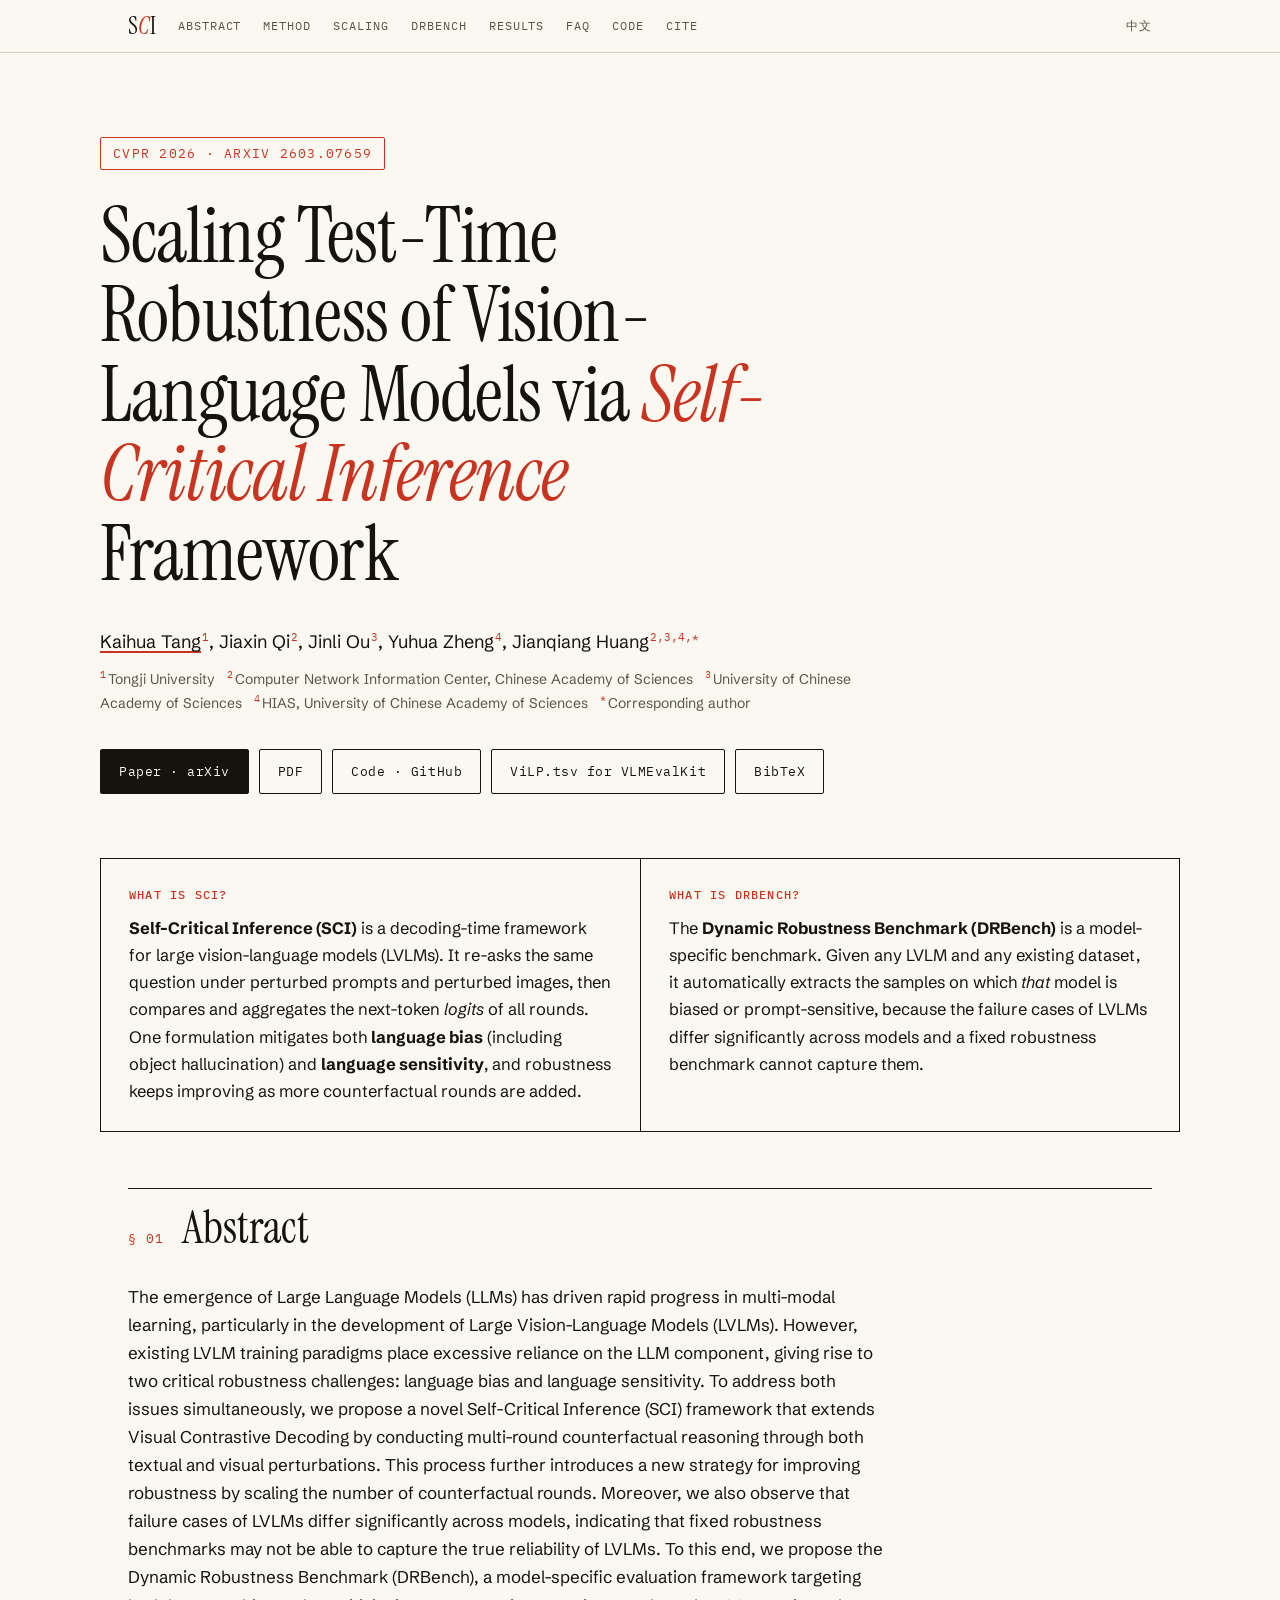
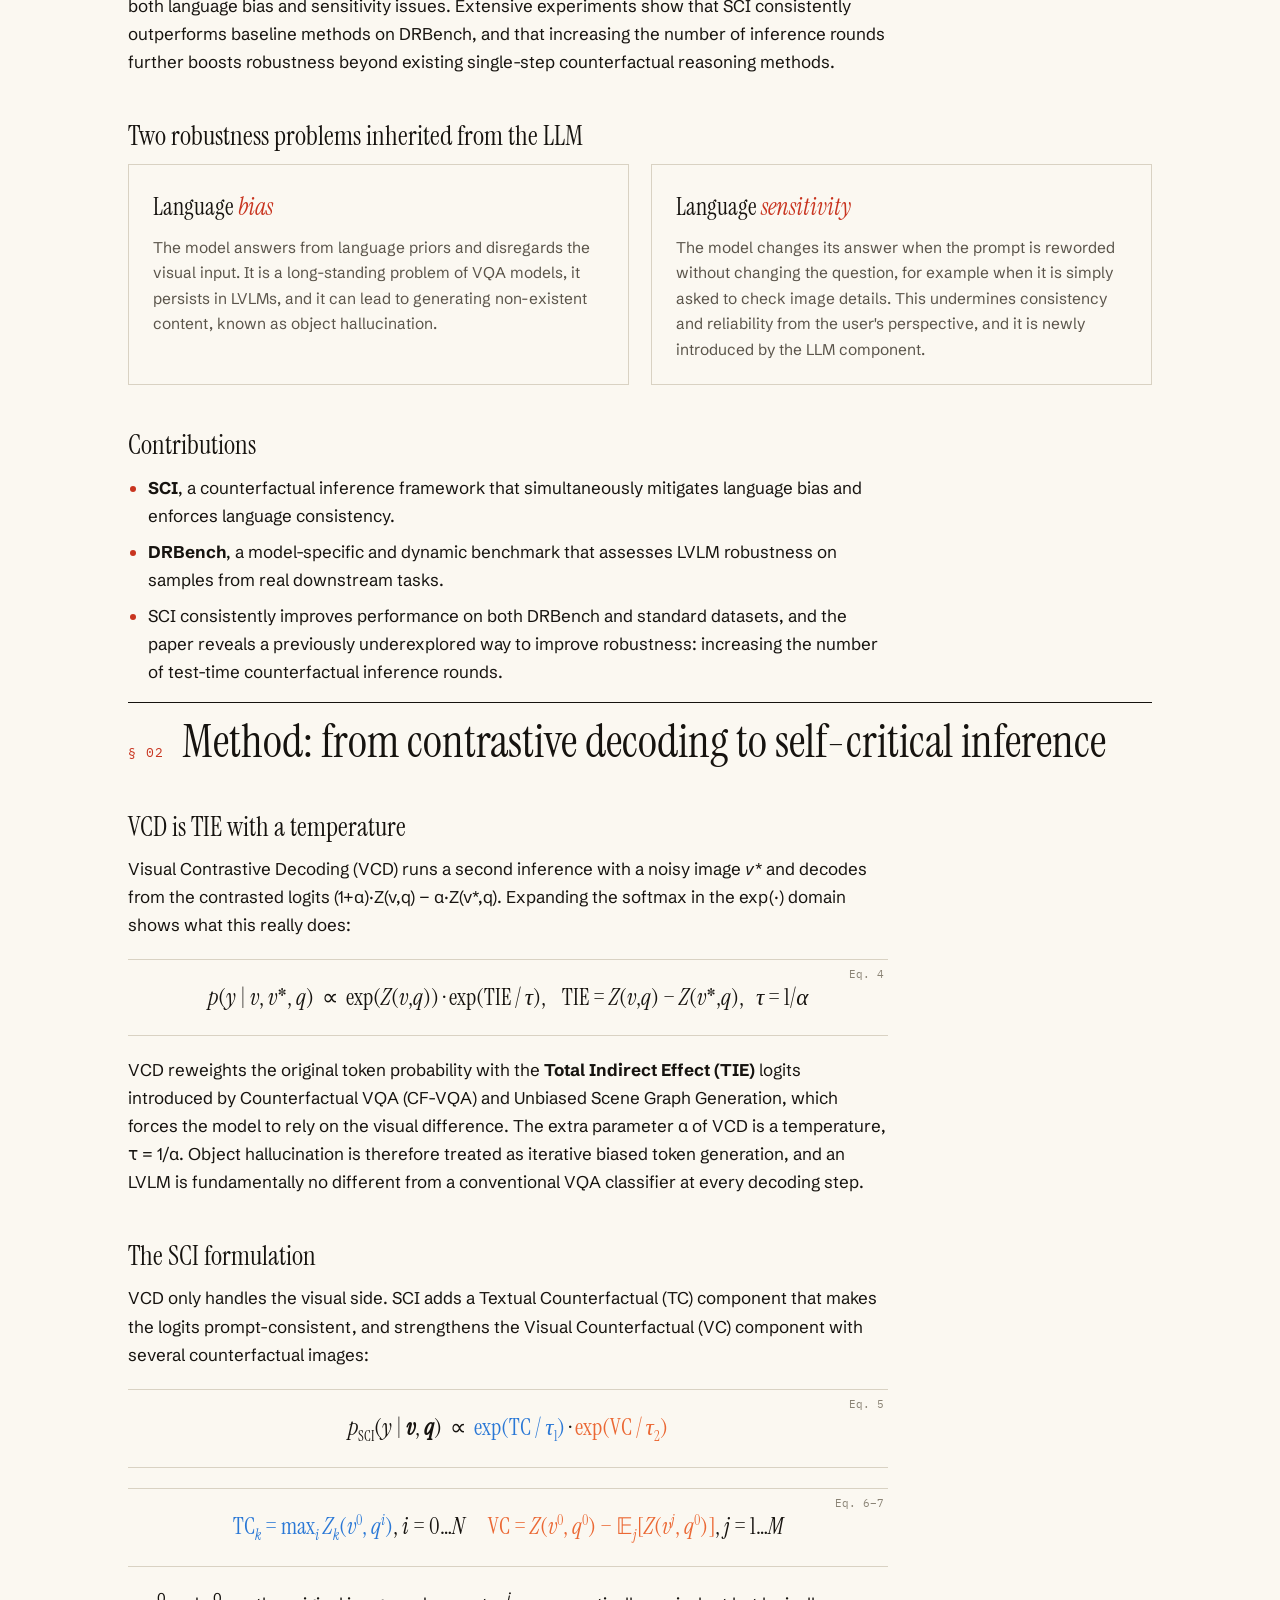
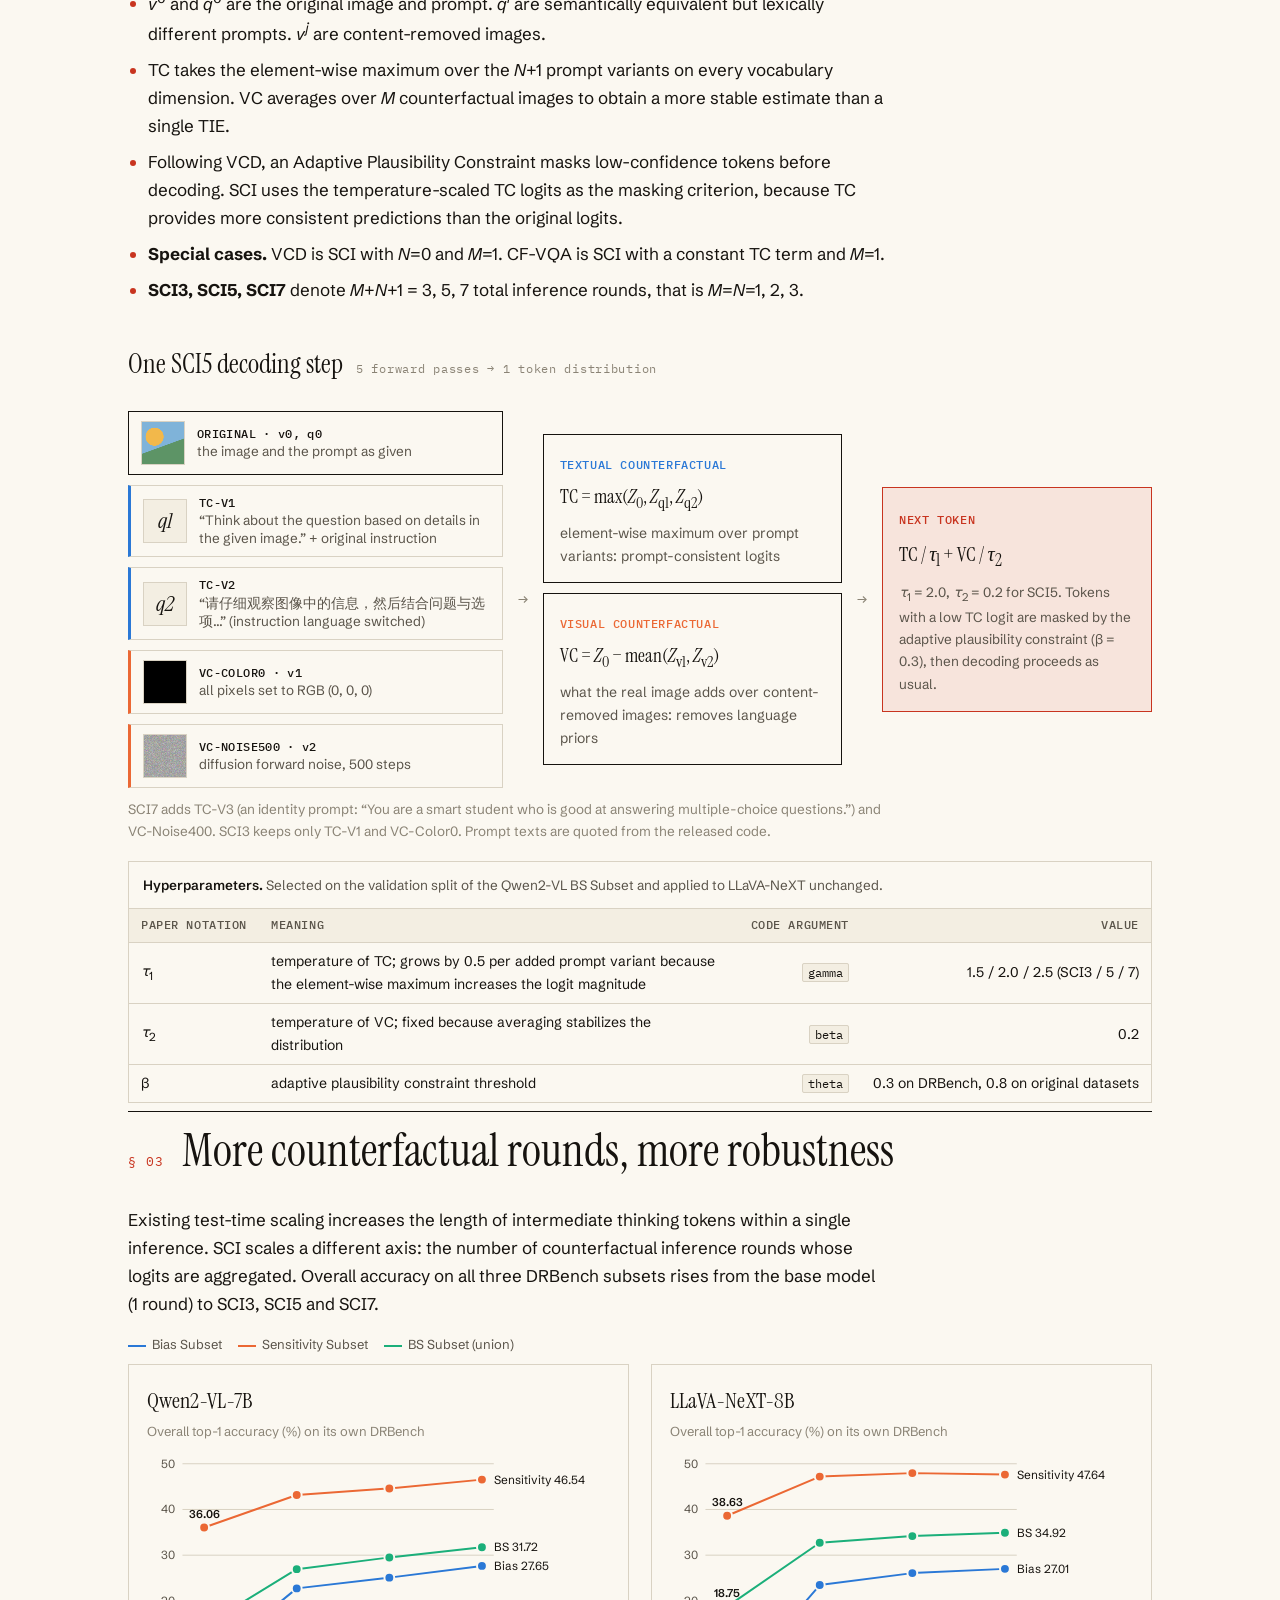
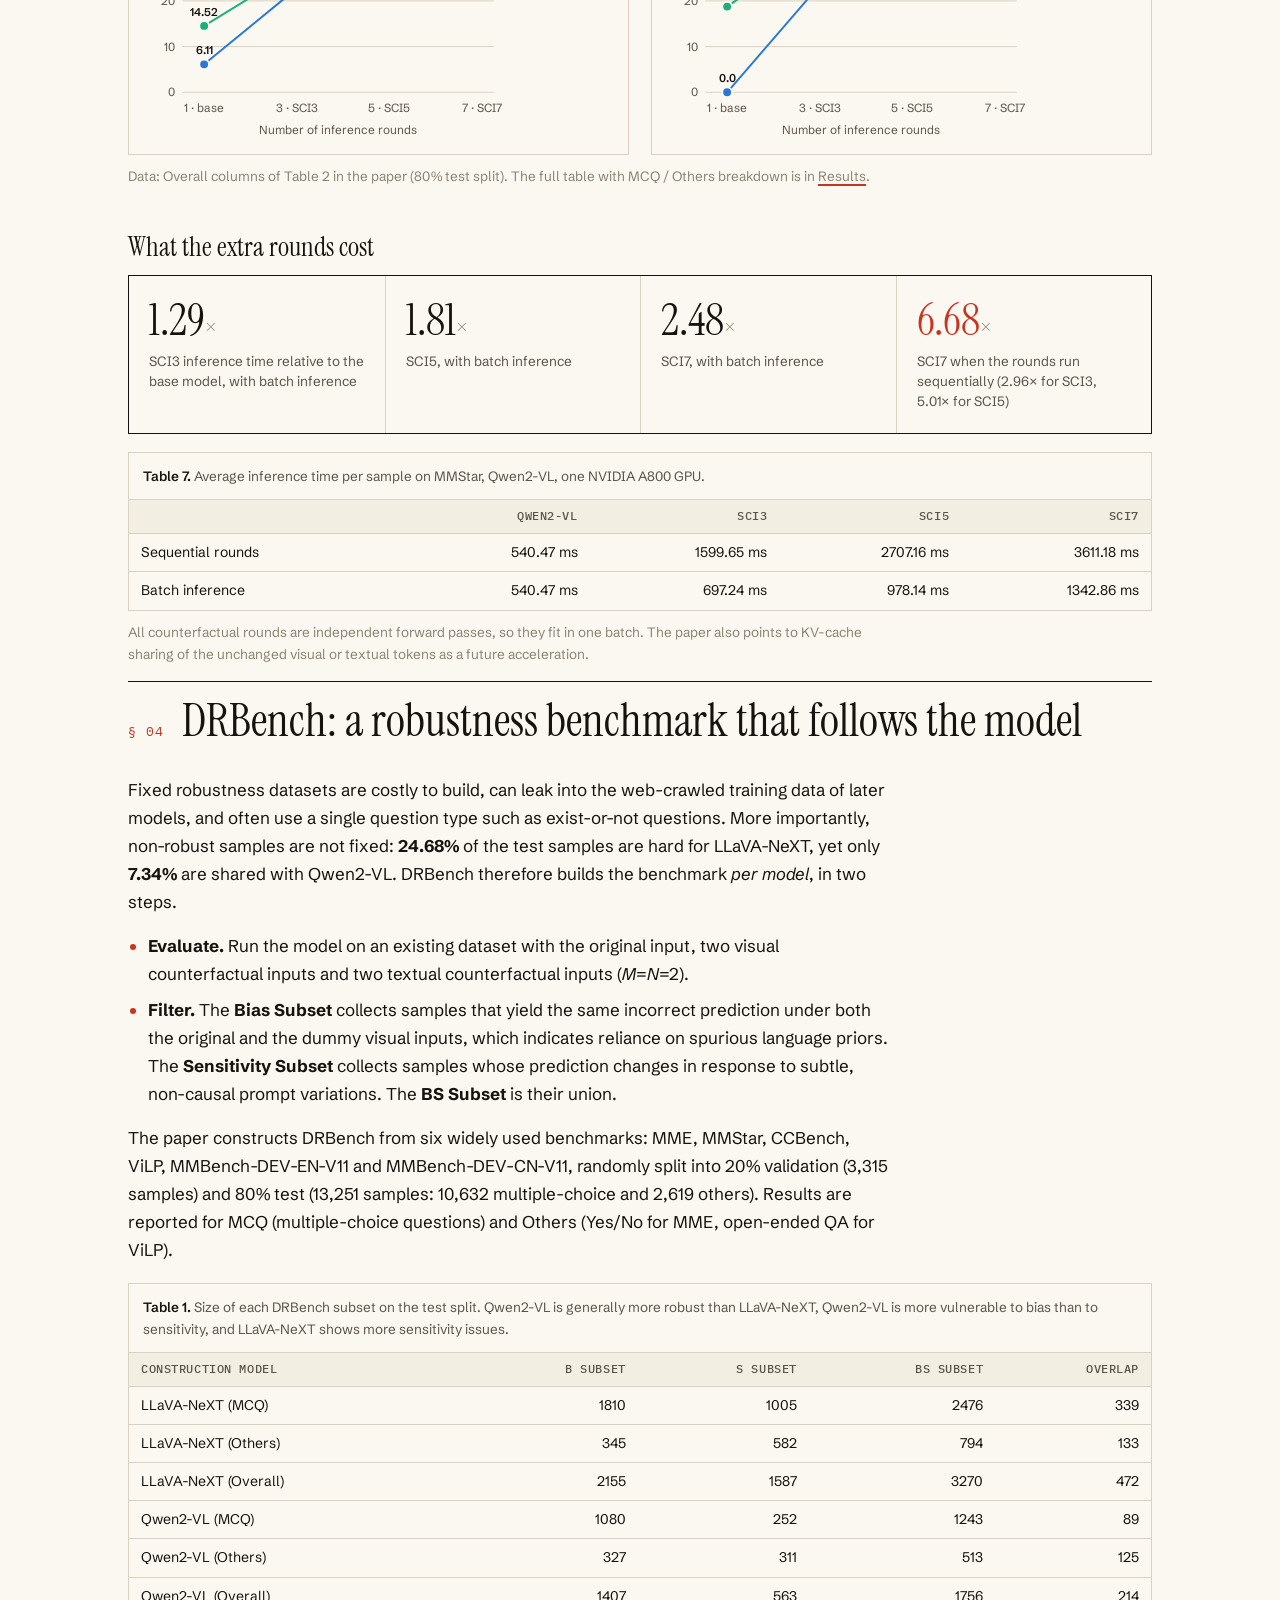
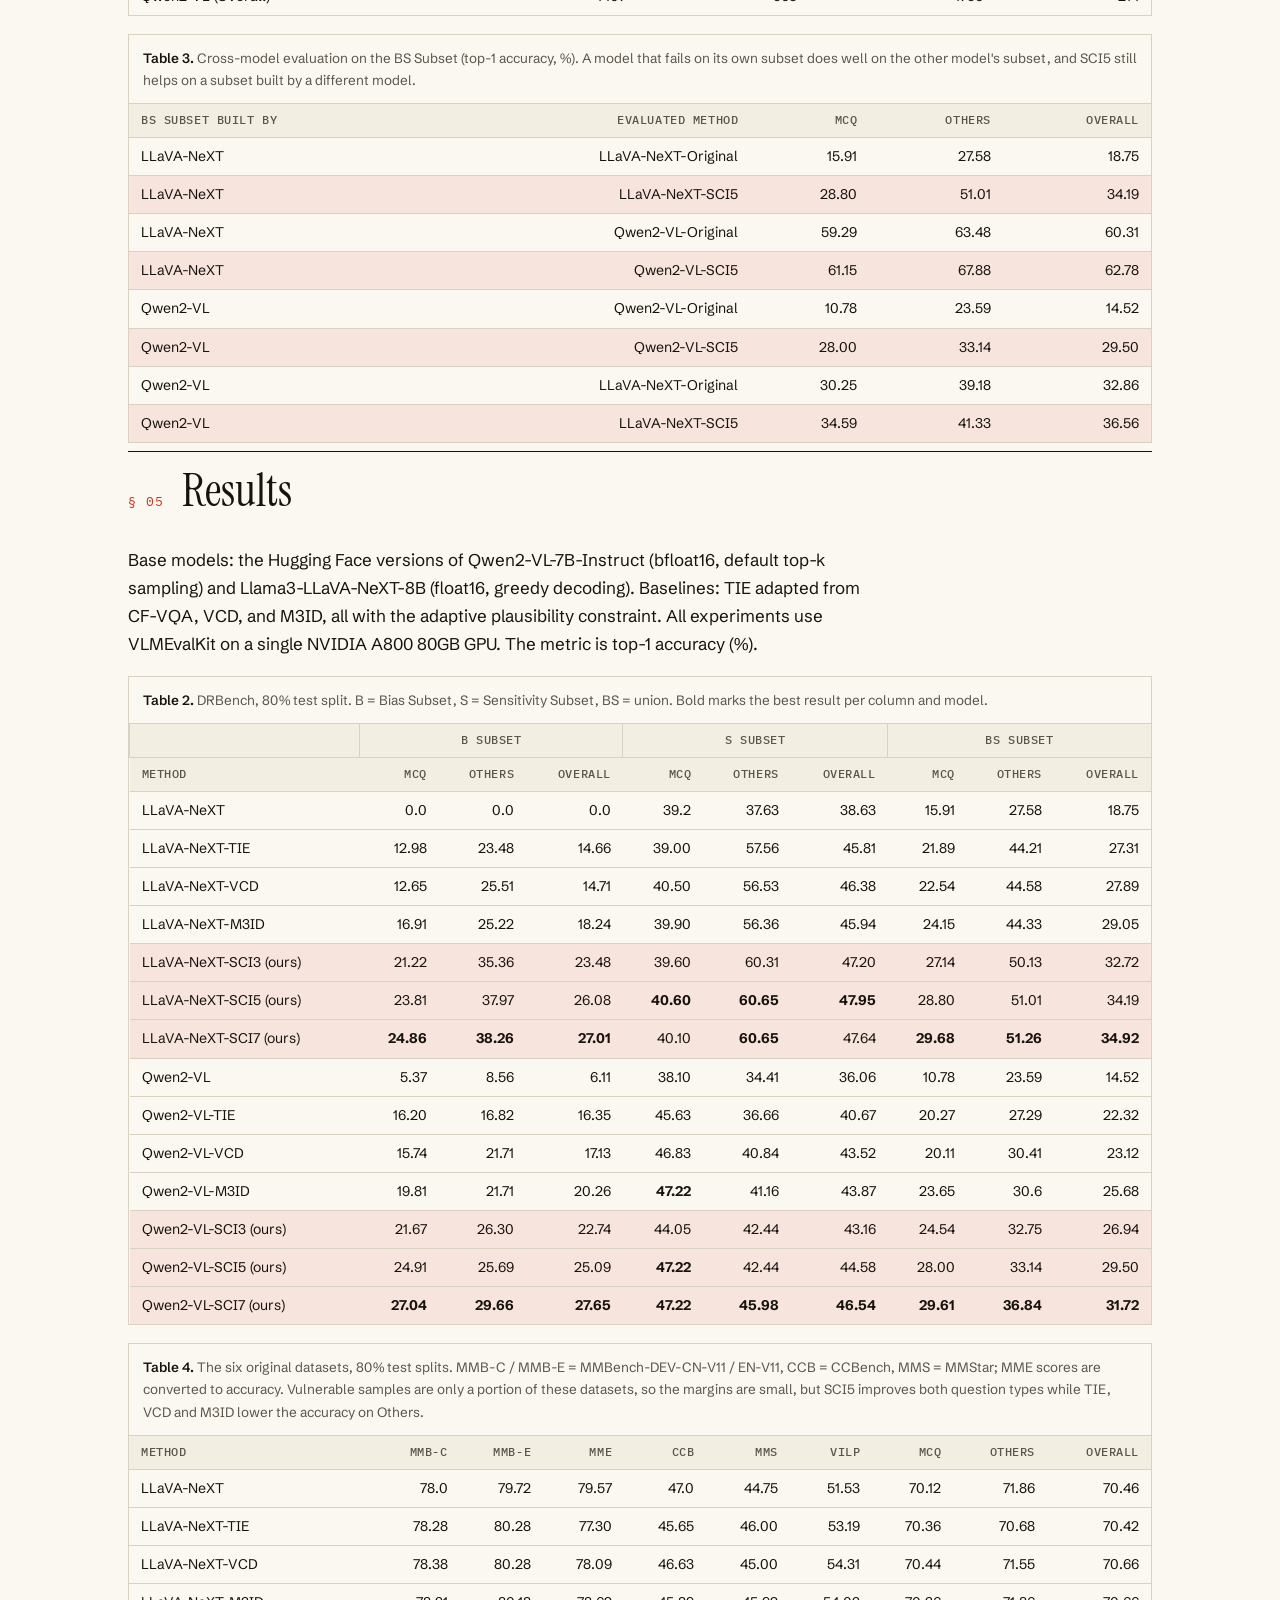
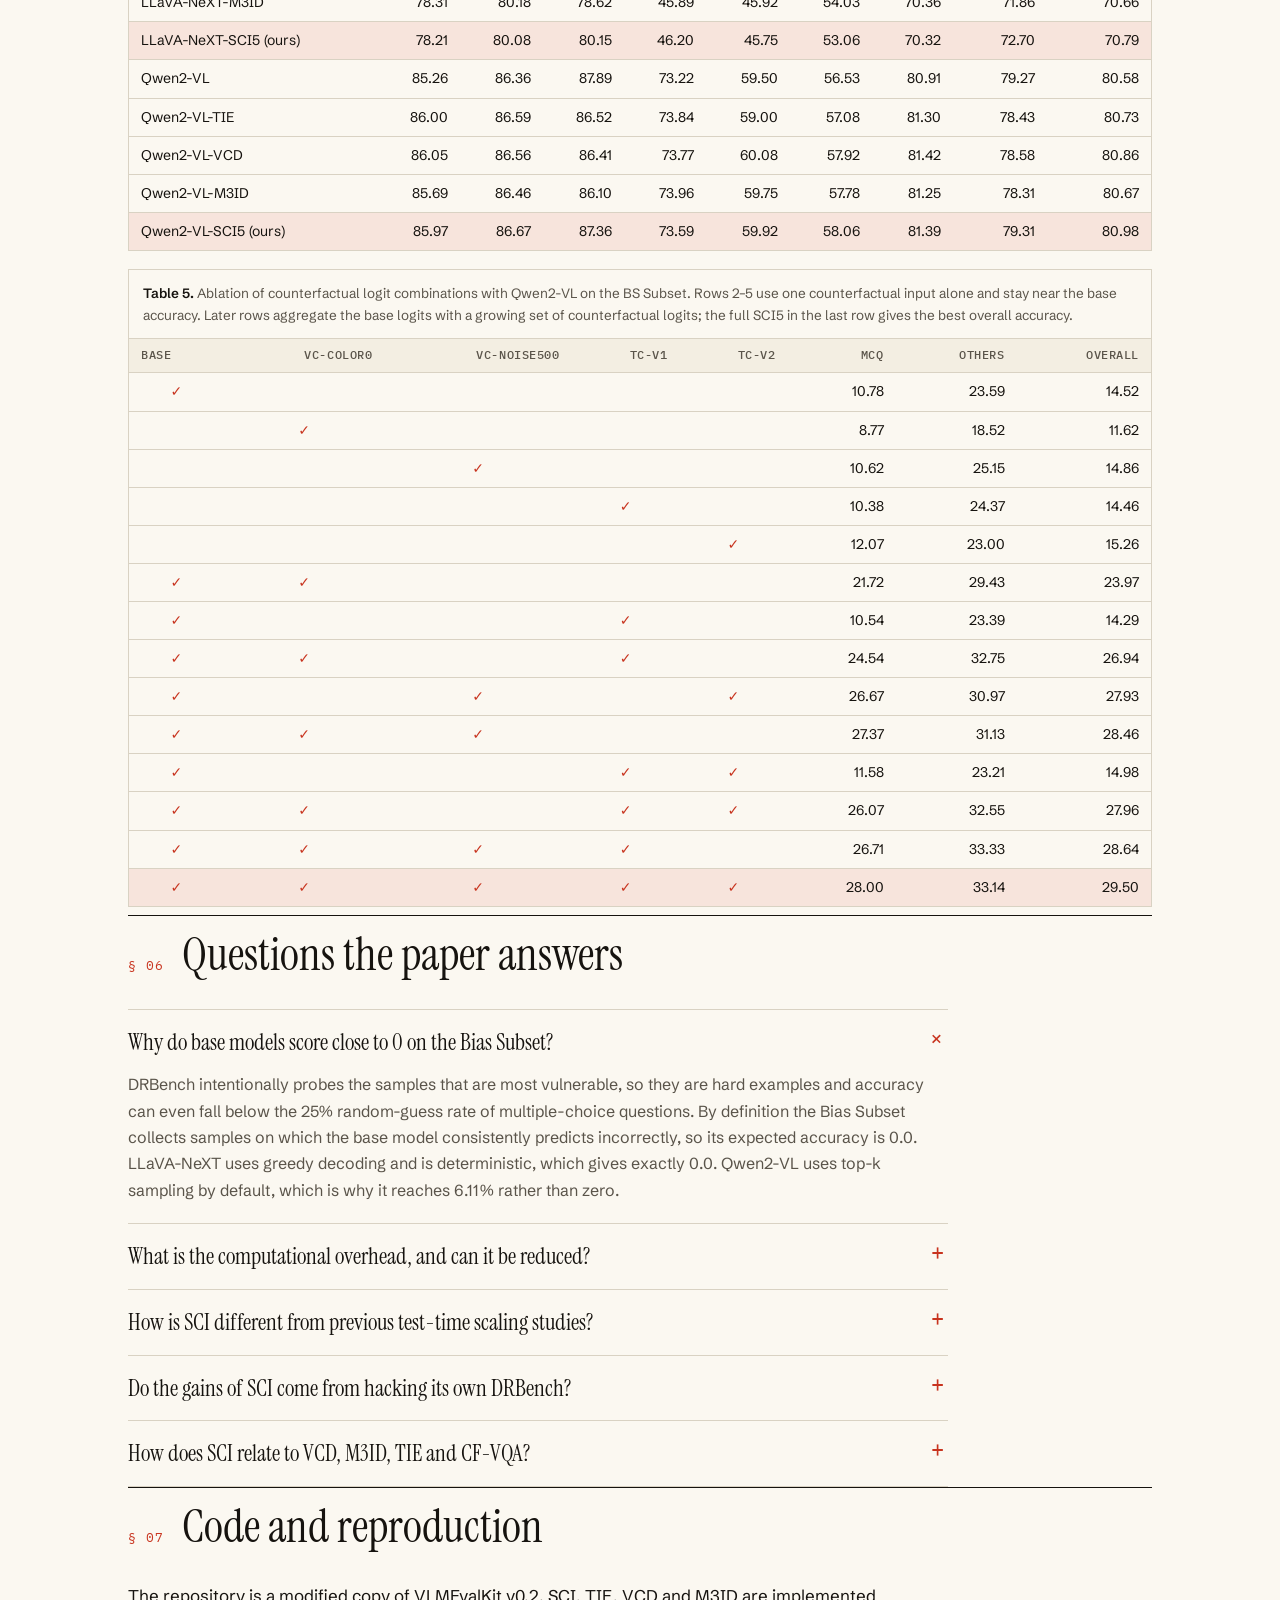
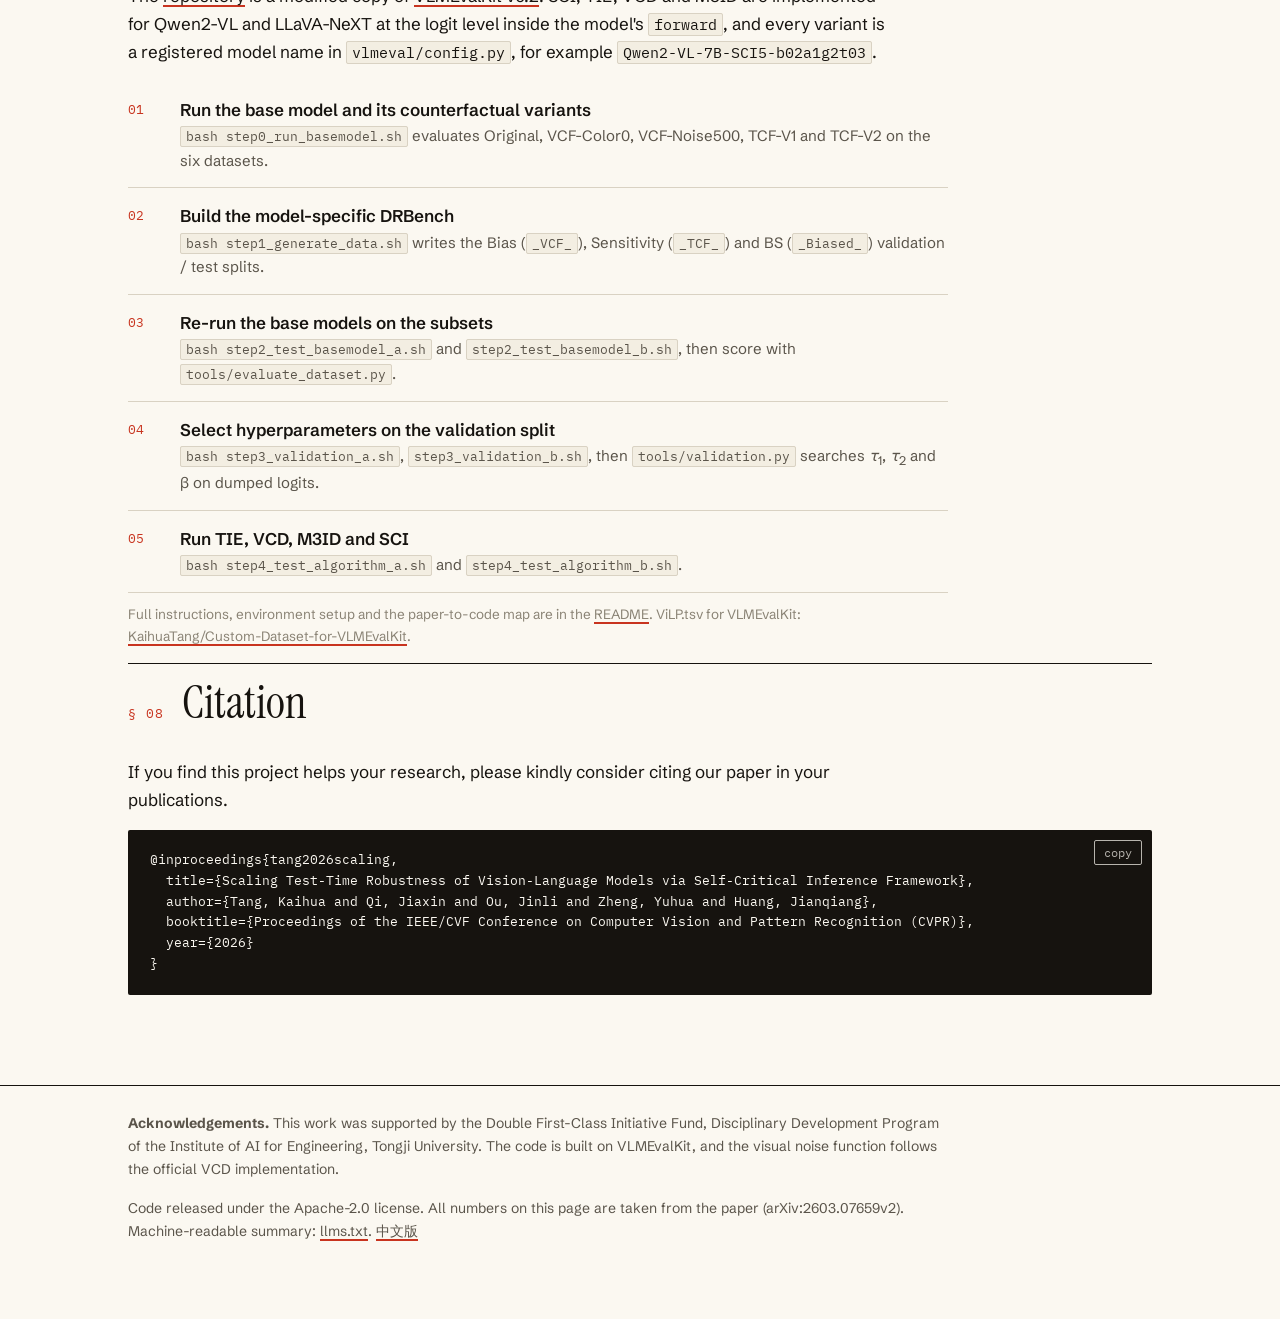
==== commit fe5fb966: "Project page: make Table 5 caption strictly descriptive Co-Authored-By: Claude Fable 5.1 <noreply@an" ====
--- a/site/index.html
+++ b/site/index.html
@@ -392,7 +392,7 @@
 
   <div class="tbl">
     <table>
-      <caption><b>Table 5.</b> Ablation of counterfactual logit combinations with Qwen2-VL on the BS Subset. A single counterfactual input alone does not help; the gain comes from comparing and aggregating logits, and it grows as rounds are added until the full SCI5.</caption>
+      <caption><b>Table 5.</b> Ablation of counterfactual logit combinations with Qwen2-VL on the BS Subset. Rows 2–5 use one counterfactual input alone and stay near the base accuracy. Later rows aggregate the base logits with a growing set of counterfactual logits; the full SCI5 in the last row gives the best overall accuracy.</caption>
       <thead><tr><th>Base</th><th>VC-Color0</th><th>VC-Noise500</th><th>TC-V1</th><th>TC-V2</th><th>MCQ</th><th>Others</th><th>Overall</th></tr></thead>
       <tbody>
         <tr><td class="c" style="text-align:center">✓</td><td class="c"></td><td class="c"></td><td class="c"></td><td class="c"></td><td>10.78</td><td>23.59</td><td>14.52</td></tr>
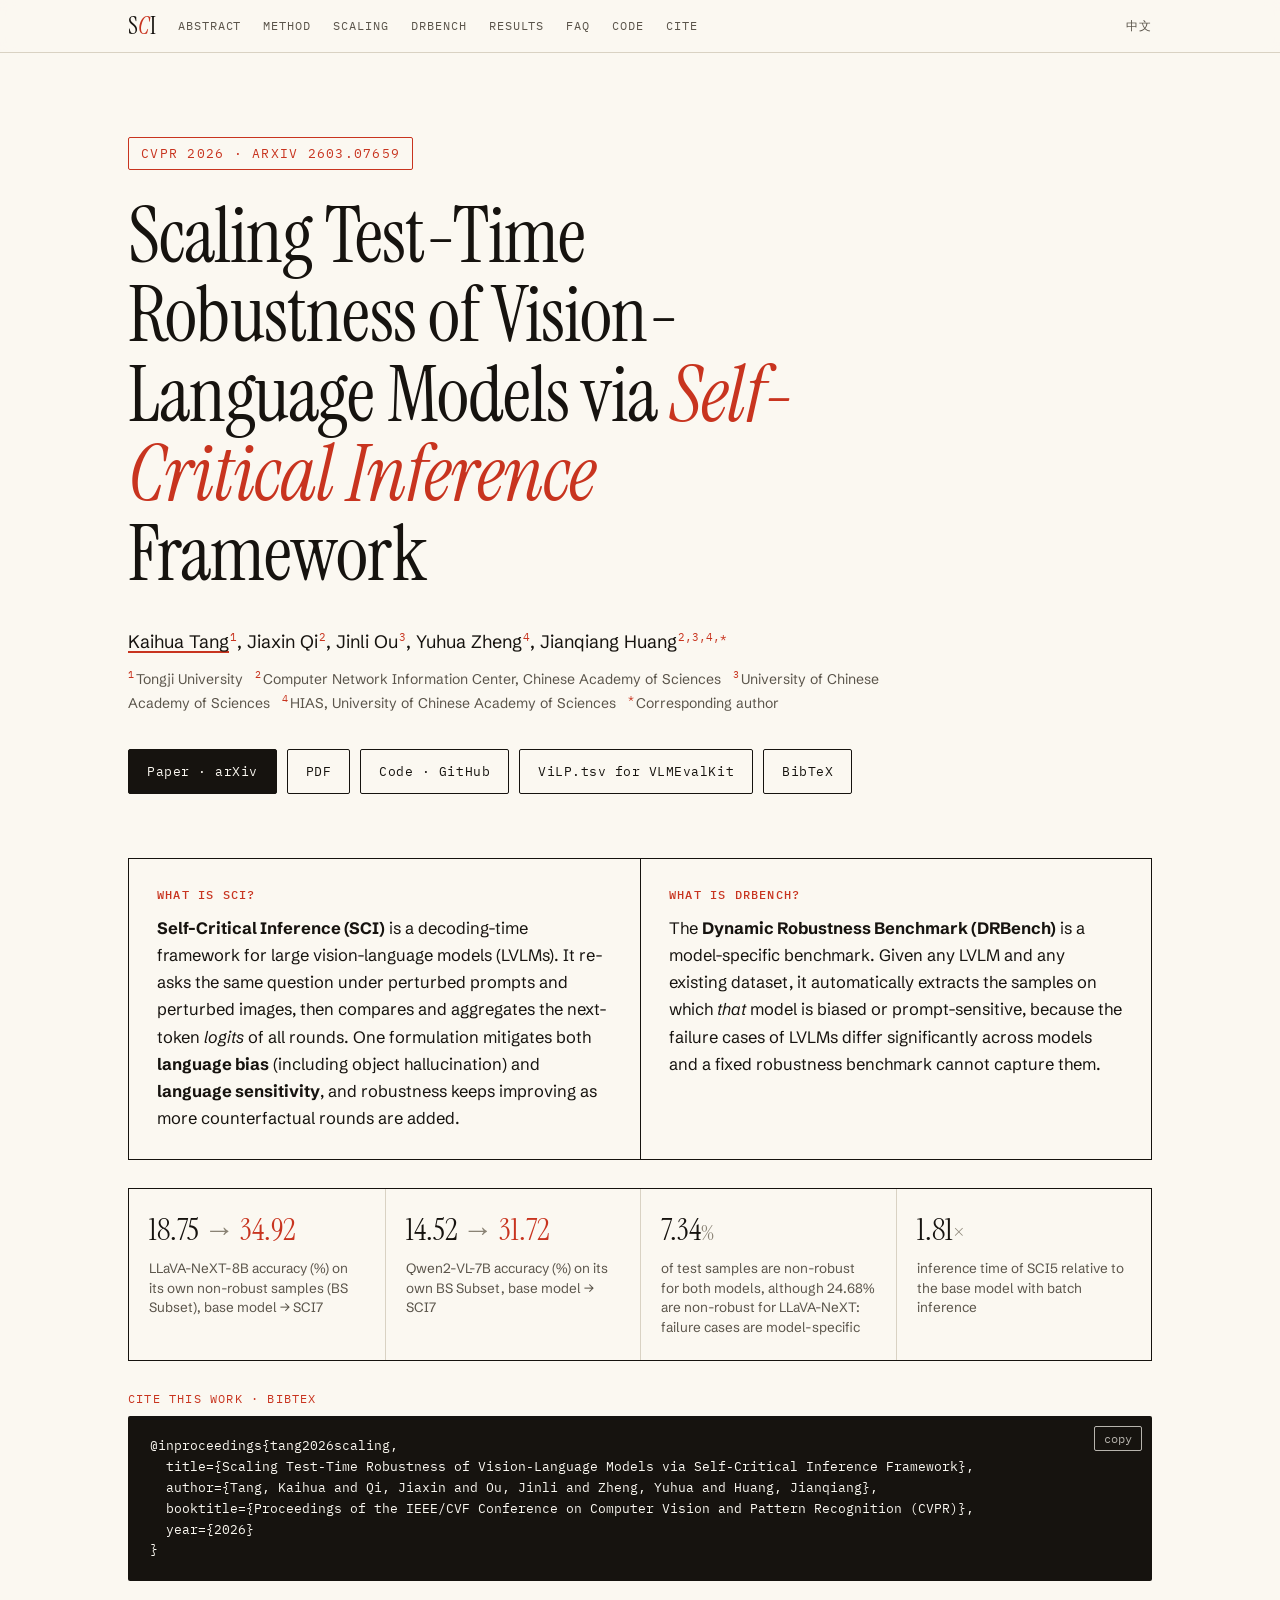
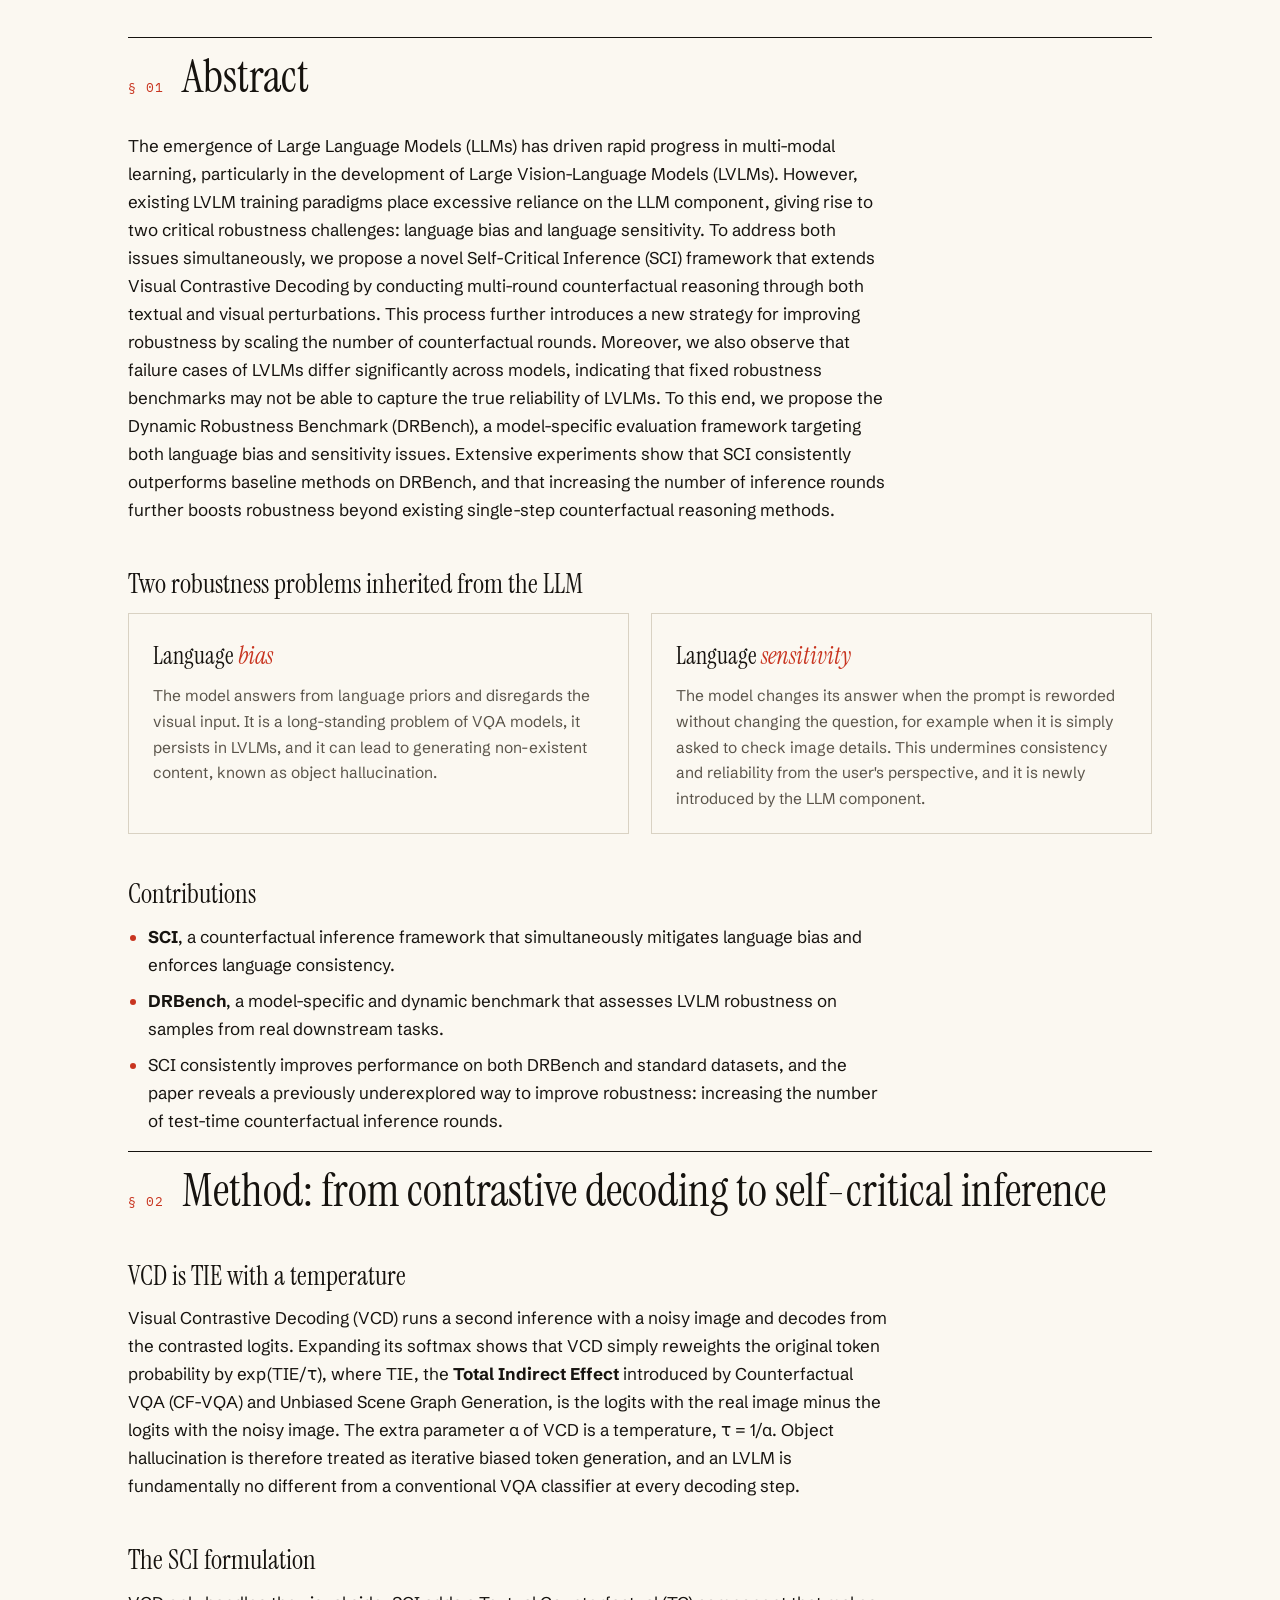
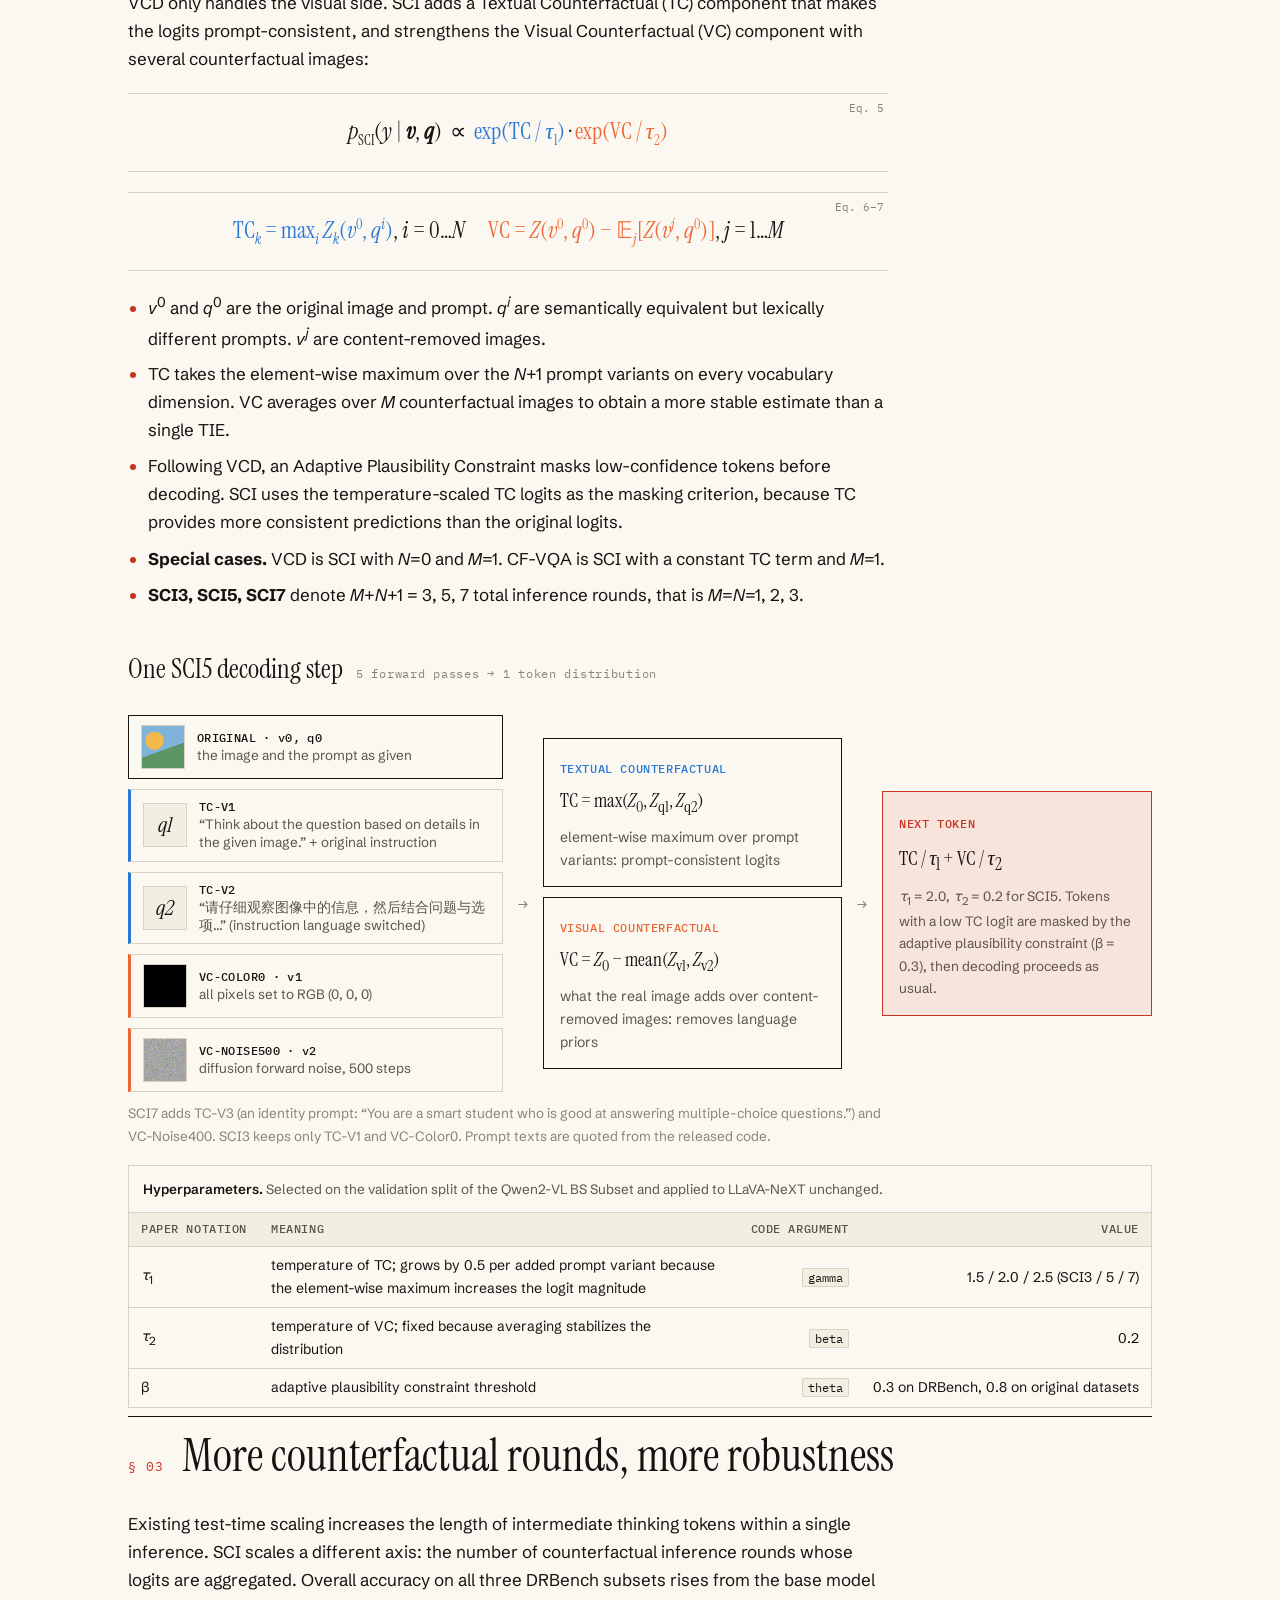
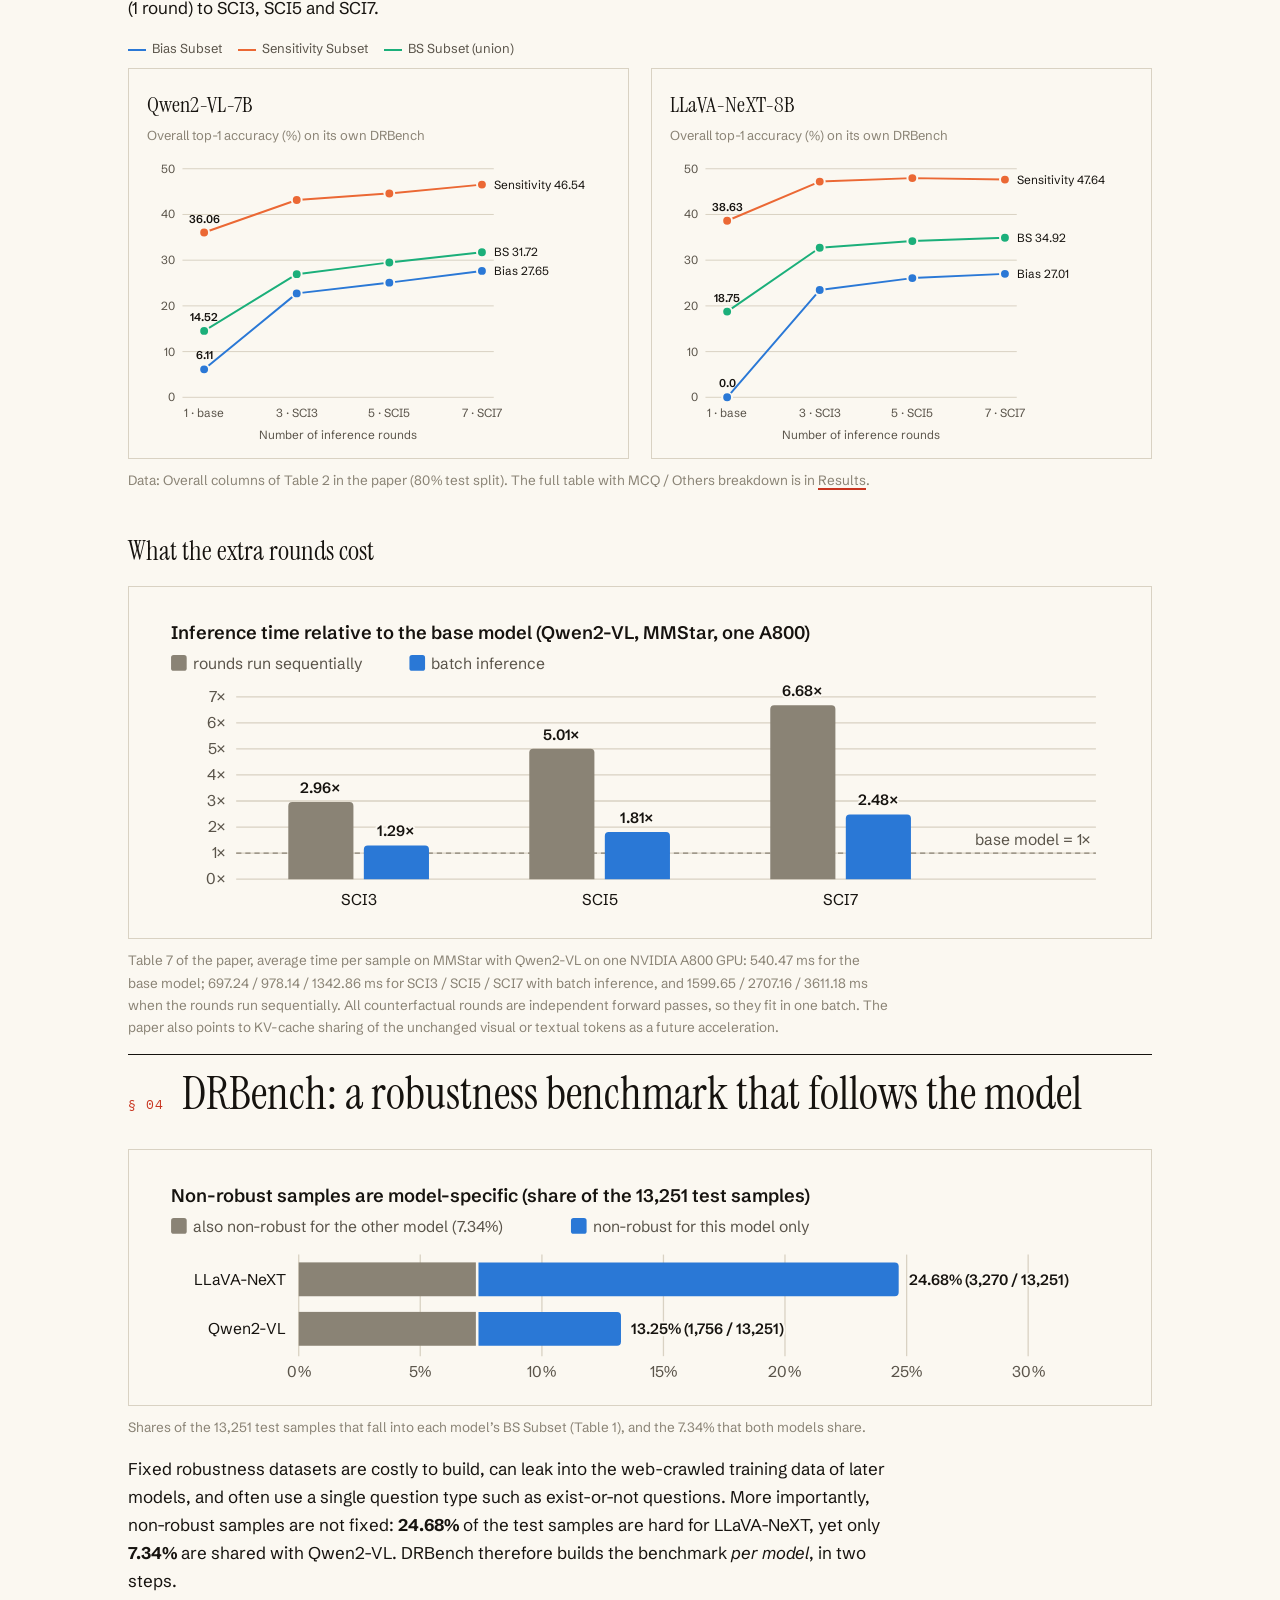
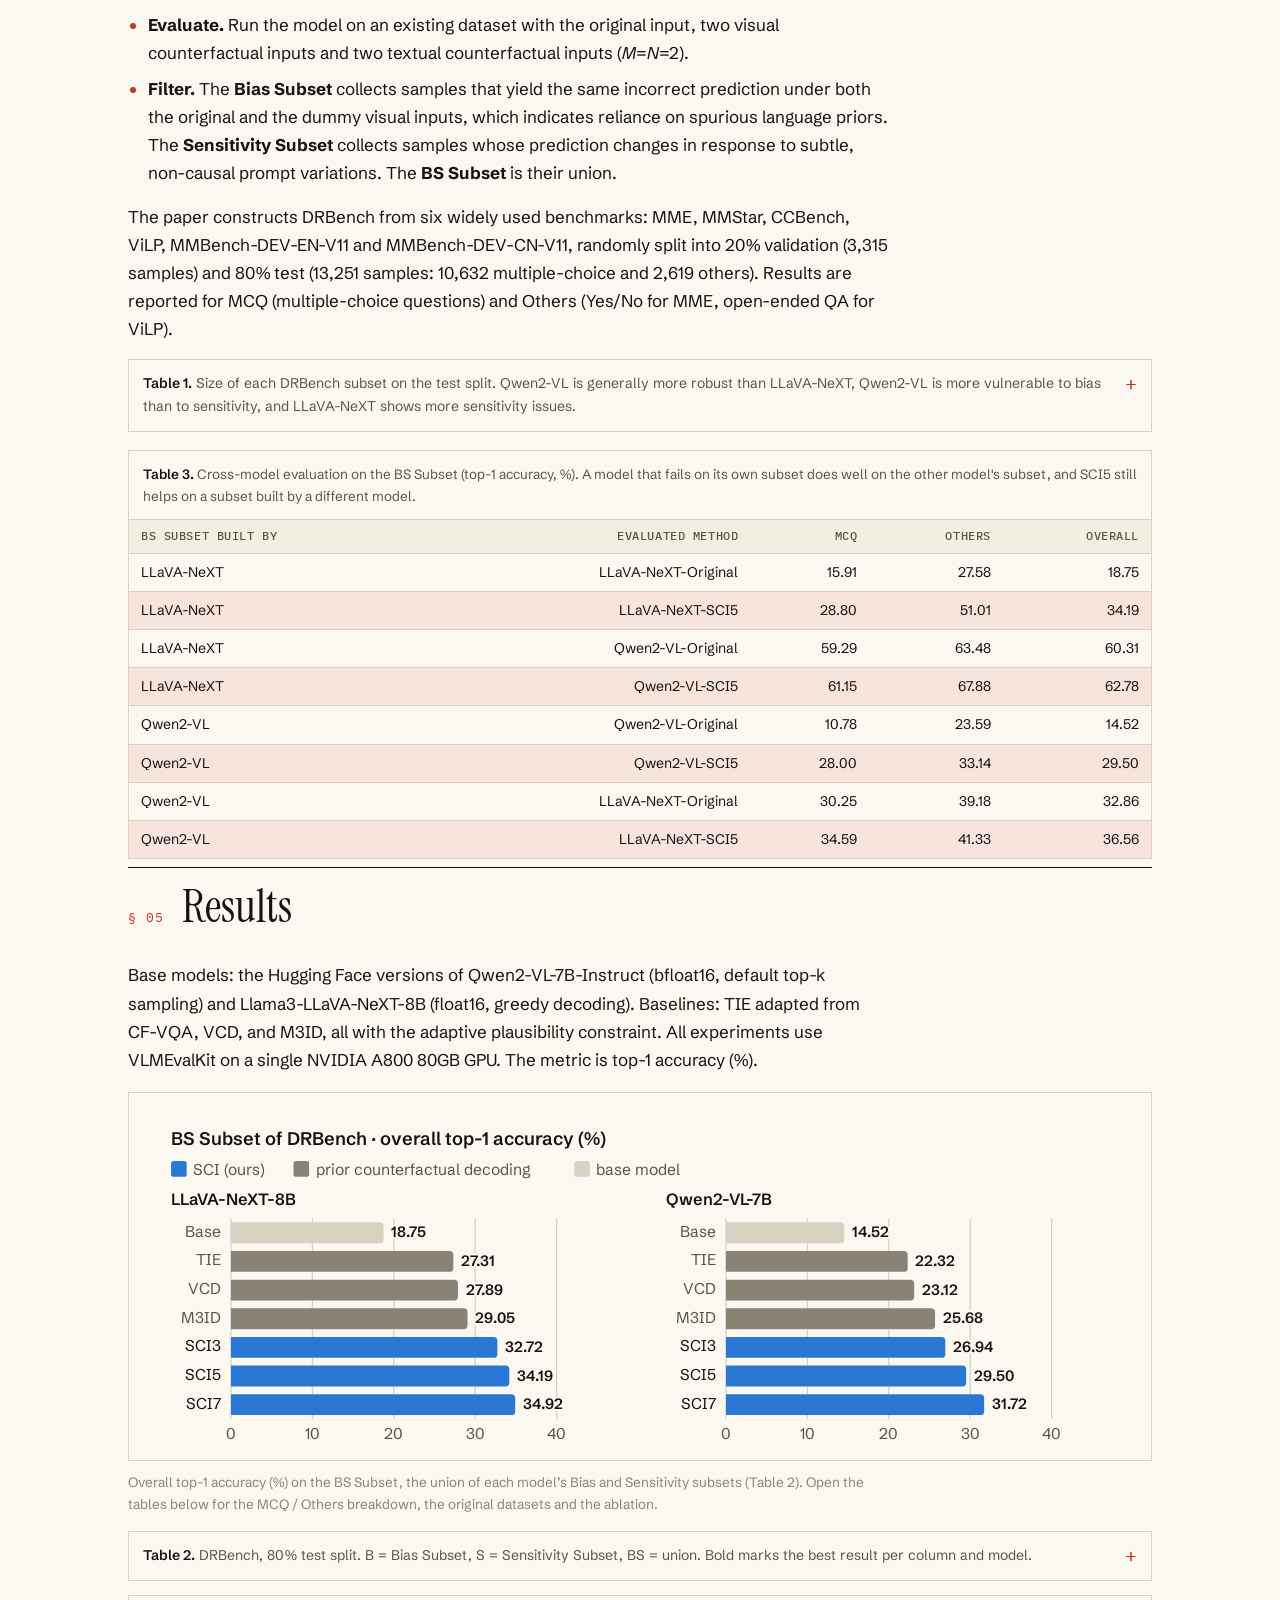
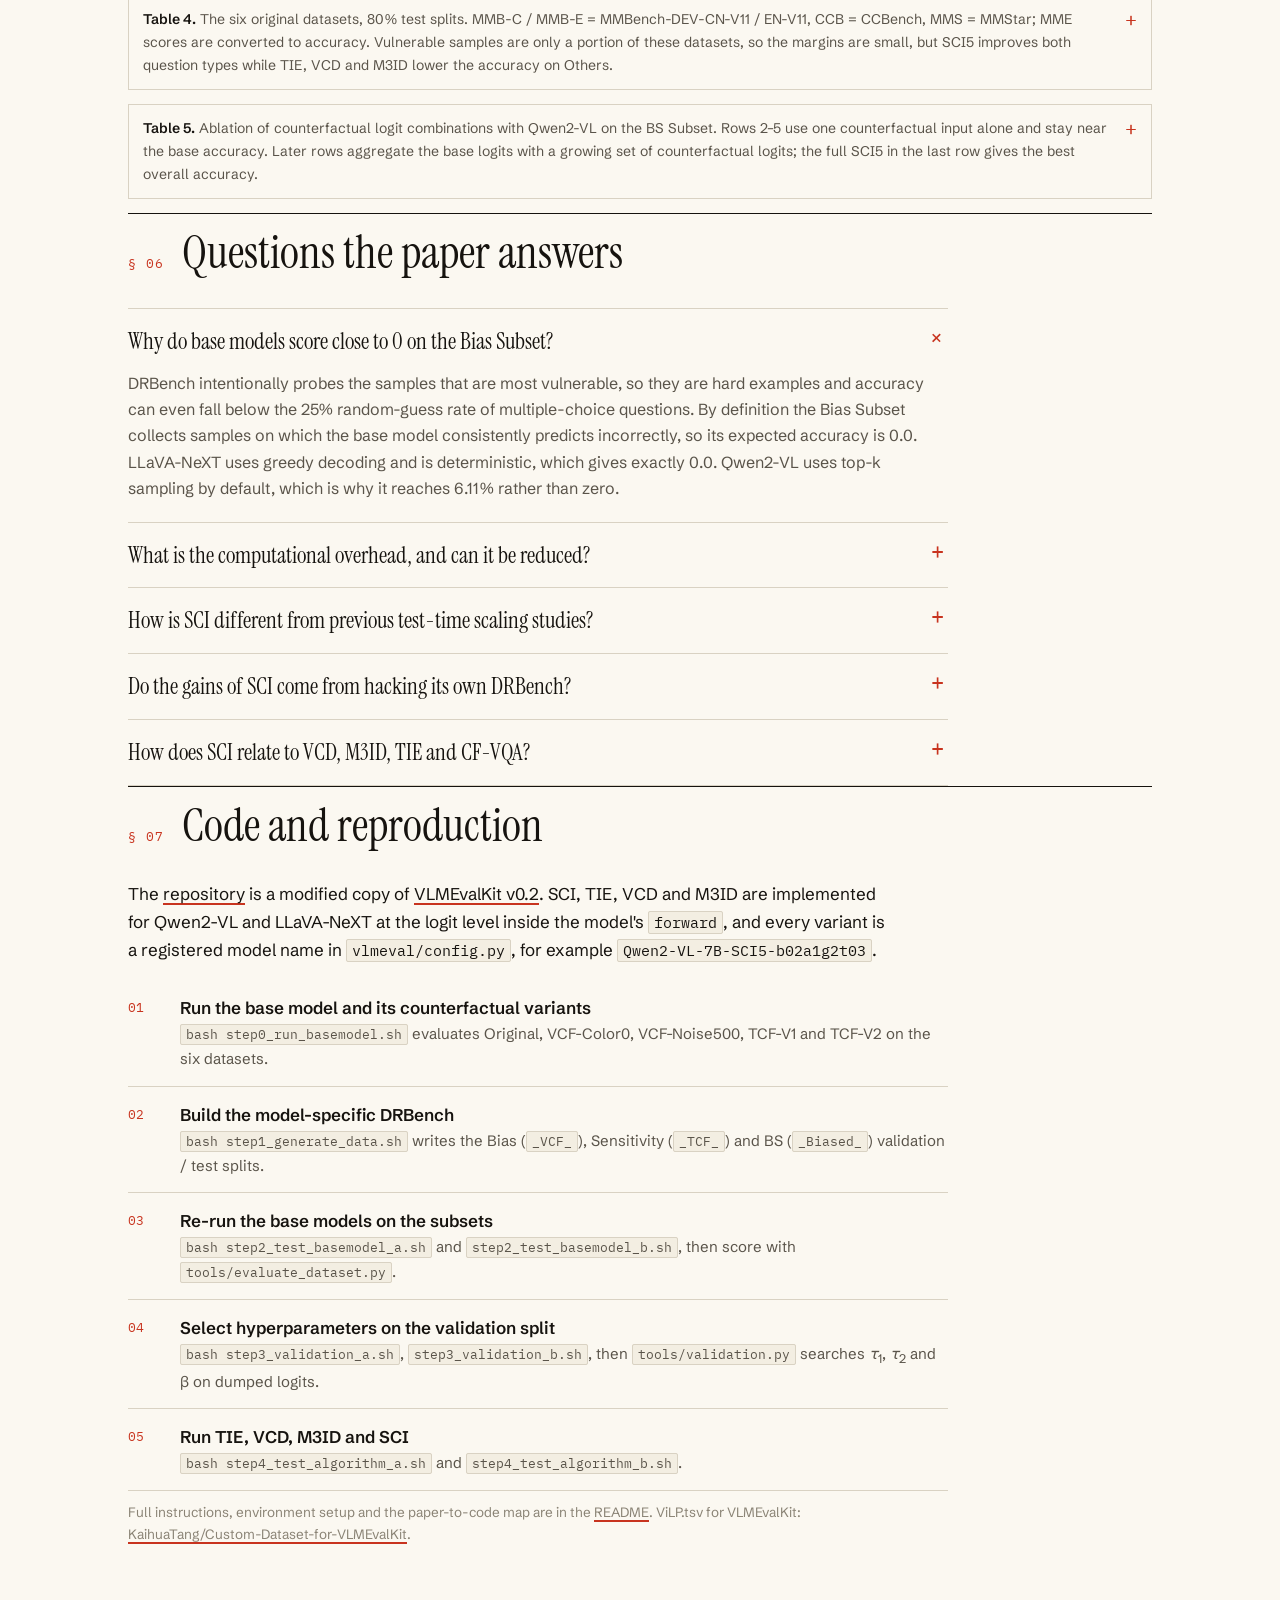
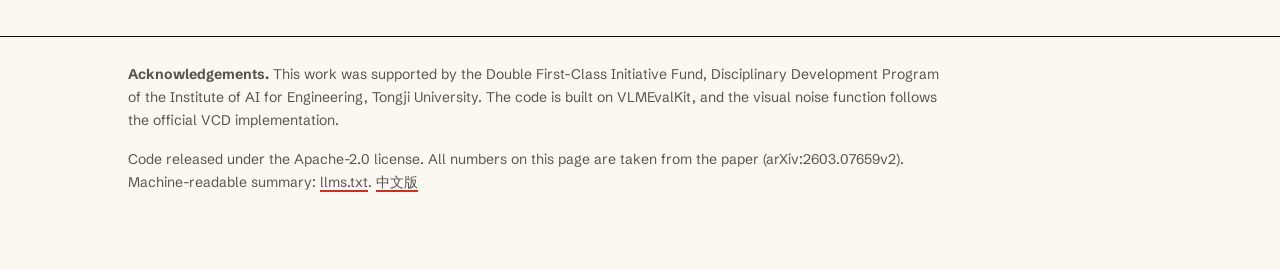
==== commit 3d3e8419: "README and project page: lead with figures, fold large tables, fewer formulas - Add visualization/pr" ====
--- a/site/index.html
+++ b/site/index.html
@@ -144,6 +144,23 @@
       <p>The <strong>Dynamic Robustness Benchmark (DRBench)</strong> is a model-specific benchmark. Given any LVLM and any existing dataset, it automatically extracts the samples on which <em>that</em> model is biased or prompt-sensitive, because the failure cases of LVLMs differ significantly across models and a fixed robustness benchmark cannot capture them.</p>
     </div>
   </div>
+
+  <div class="stats glance rise d5" aria-label="Results at a glance">
+    <div class="stat"><div class="n sm">18.75 <span>→</span> <em>34.92</em></div><p>LLaVA-NeXT-8B accuracy (%) on its own non-robust samples (BS Subset), base model → SCI7</p></div>
+    <div class="stat"><div class="n sm">14.52 <span>→</span> <em>31.72</em></div><p>Qwen2-VL-7B accuracy (%) on its own BS Subset, base model → SCI7</p></div>
+    <div class="stat"><div class="n sm">7.34<small>%</small></div><p>of test samples are non-robust for both models, although 24.68% are non-robust for LLaVA-NeXT: failure cases are model-specific</p></div>
+    <div class="stat"><div class="n sm">1.81<small>×</small></div><p>inference time of SCI5 relative to the base model with batch inference</p></div>
+  </div>
+
+  <div class="topcite rise d5" id="cite">
+    <p class="k">Cite this work · BibTeX</p>
+    <pre id="bib"><button class="copy" data-copy="bib">copy</button>@inproceedings{tang2026scaling,
+  title={Scaling Test-Time Robustness of Vision-Language Models via Self-Critical Inference Framework},
+  author={Tang, Kaihua and Qi, Jiaxin and Ou, Jinli and Zheng, Yuhua and Huang, Jianqiang},
+  booktitle={Proceedings of the IEEE/CVF Conference on Computer Vision and Pattern Recognition (CVPR)},
+  year={2026}
+}</pre>
+  </div>
 </header>
 
 <!-- ============ ABSTRACT ============ -->
@@ -181,13 +198,7 @@
 
   <h3>VCD is TIE with a temperature</h3>
   <div class="prose">
-    <p>Visual Contrastive Decoding (VCD) runs a second inference with a noisy image <i>v*</i> and decodes from the contrasted logits (1+α)·Z(v,q) − α·Z(v*,q). Expanding the softmax in the exp(·) domain shows what this really does:</p>
-  </div>
-  <div class="eq"><span class="lbl">Eq. 4</span>
-    <i>p</i>(<i>y</i> | <i>v</i>, <i>v</i>*, <i>q</i>) &nbsp;∝&nbsp; exp(<i>Z</i>(<i>v</i>,<i>q</i>)) · exp(TIE / <i>τ</i>), &nbsp;&nbsp; TIE = <i>Z</i>(<i>v</i>,<i>q</i>) − <i>Z</i>(<i>v</i>*,<i>q</i>), &nbsp; <i>τ</i> = 1/<i>α</i>
-  </div>
-  <div class="prose">
-    <p>VCD reweights the original token probability with the <strong>Total Indirect Effect (TIE)</strong> logits introduced by Counterfactual VQA (CF-VQA) and Unbiased Scene Graph Generation, which forces the model to rely on the visual difference. The extra parameter α of VCD is a temperature, τ = 1/α. Object hallucination is therefore treated as iterative biased token generation, and an LVLM is fundamentally no different from a conventional VQA classifier at every decoding step.</p>
+    <p>Visual Contrastive Decoding (VCD) runs a second inference with a noisy image and decodes from the contrasted logits. Expanding its softmax shows that VCD simply reweights the original token probability by exp(TIE/τ), where TIE, the <strong>Total Indirect Effect</strong> introduced by Counterfactual VQA (CF-VQA) and Unbiased Scene Graph Generation, is the logits with the real image minus the logits with the noisy image. The extra parameter α of VCD is a temperature, τ = 1/α. Object hallucination is therefore treated as iterative biased token generation, and an LVLM is fundamentally no different from a conventional VQA classifier at every decoding step.</p>
   </div>
 
   <h3>The SCI formulation</h3>
@@ -274,28 +285,15 @@
   <p class="cap">Data: Overall columns of Table 2 in the paper (80% test split). The full table with MCQ / Others breakdown is in <a href="#results">Results</a>.</p>
 
   <h3>What the extra rounds cost</h3>
-  <div class="stats">
-    <div class="stat"><div class="n">1.29<small>×</small></div><p>SCI3 inference time relative to the base model, with batch inference</p></div>
-    <div class="stat"><div class="n">1.81<small>×</small></div><p>SCI5, with batch inference</p></div>
-    <div class="stat"><div class="n">2.48<small>×</small></div><p>SCI7, with batch inference</p></div>
-    <div class="stat"><div class="n"><em>6.68</em><small>×</small></div><p>SCI7 when the rounds run sequentially (2.96× for SCI3, 5.01× for SCI5)</p></div>
-  </div>
-  <div class="tbl">
-    <table>
-      <caption><b>Table 7.</b> Average inference time per sample on MMStar, Qwen2-VL, one NVIDIA A800 GPU.</caption>
-      <thead><tr><th></th><th>Qwen2-VL</th><th>SCI3</th><th>SCI5</th><th>SCI7</th></tr></thead>
-      <tbody>
-        <tr><td>Sequential rounds</td><td>540.47 ms</td><td>1599.65 ms</td><td>2707.16 ms</td><td>3611.18 ms</td></tr>
-        <tr><td>Batch inference</td><td>540.47 ms</td><td>697.24 ms</td><td>978.14 ms</td><td>1342.86 ms</td></tr>
-      </tbody>
-    </table>
-  </div>
-  <p class="cap">All counterfactual rounds are independent forward passes, so they fit in one batch. The paper also points to KV-cache sharing of the unchanged visual or textual tokens as a future acceleration.</p>
+  <figure class="fig" style="margin-left:0;margin-right:0"><!--FIG:overhead--><svg class="pf-overhead" viewBox="0 0 760 250" role="img" aria-label="Inference time relative to the base model: SCI3 2.96x sequential and 1.29x with batch inference, SCI5 5.01x and 1.81x, SCI7 6.68x and 2.48x."><style>.pf-overhead text{font-family:inherit;font-size:12px;fill:var(--ink-2)}.pf-overhead .t{fill:var(--ink);font-size:14px;font-weight:600}.pf-overhead .v{fill:var(--ink);font-weight:600;font-size:11.5px;paint-order:stroke;stroke:var(--paper);stroke-width:3px;stroke-linejoin:round}.pf-overhead .nm{fill:var(--ink)}.pf-overhead .h{fill:var(--ink);font-weight:600;font-size:12.5px}.pf-overhead .m{font-family:var(--mono);font-size:11px;fill:var(--ink)}.pf-overhead .grid{stroke:var(--rule)}.pf-overhead .ax{stroke:var(--ink-3)}.pf-overhead .f1{fill:var(--s1)}.pf-overhead .f2{fill:var(--s2)}.pf-overhead .f3{fill:var(--s3)}.pf-overhead .s1{stroke:var(--s1)}.pf-overhead .s2{stroke:var(--s2)}.pf-overhead .s3{stroke:var(--s3)}.pf-overhead .fg{fill:var(--ink-3)}.pf-overhead .fl{fill:var(--rule)}.pf-overhead .ring{stroke:var(--paper);stroke-width:2}.pf-overhead .ln{fill:none;stroke-width:2;stroke-linejoin:round;stroke-linecap:round}.pf-overhead .box{fill:var(--paper);stroke:var(--rule)}.pf-overhead .boxk{fill:var(--paper);stroke:var(--ink);stroke-width:1.5}.pf-overhead .boxo{fill:var(--pen-soft);stroke:var(--pen);stroke-width:1.5}.pf-overhead .ar{stroke:var(--ink-3);stroke-width:1.5;fill:none}.pf-overhead .arh{fill:var(--ink-3)}</style><text x="20.0" y="28.0" class="t">Inference time relative to the base model (Qwen2-VL, MMStar, one A800)</text><rect class="fg" x="20" y="40" width="12" height="12" rx="2"/><text x="37.0" y="50.5">rounds run sequentially</text><rect class="f1" x="203" y="40" width="12" height="12" rx="2"/><text x="219.6" y="50.5">batch inference</text><line class="grid" x1="70" x2="730" y1="212.0" y2="212.0"/><text x="62.0" y="216.0" text-anchor="end">0×</text><line class="grid" x1="70" x2="730" y1="192.0" y2="192.0"/><text x="62.0" y="196.0" text-anchor="end">1×</text><line class="grid" x1="70" x2="730" y1="172.0" y2="172.0"/><text x="62.0" y="176.0" text-anchor="end">2×</text><line class="grid" x1="70" x2="730" y1="152.0" y2="152.0"/><text x="62.0" y="156.0" text-anchor="end">3×</text><line class="grid" x1="70" x2="730" y1="132.0" y2="132.0"/><text x="62.0" y="136.0" text-anchor="end">4×</text><line class="grid" x1="70" x2="730" y1="112.0" y2="112.0"/><text x="62.0" y="116.0" text-anchor="end">5×</text><line class="grid" x1="70" x2="730" y1="92.0" y2="92.0"/><text x="62.0" y="96.0" text-anchor="end">6×</text><line class="grid" x1="70" x2="730" y1="72.0" y2="72.0"/><text x="62.0" y="76.0" text-anchor="end">7×</text><line class="ax" stroke-dasharray="4 3" x1="70" x2="730" y1="192.0" y2="192.0"/><text x="726.0" y="186.0" text-anchor="end">base model = 1×</text><path class="fg" d="M110,212 v-56.2 a3,3 0 0 1 3,-3 h44 a3,3 0 0 1 3,3 v56.2 z"/><text x="135.0" y="145.8" class="v" text-anchor="middle">2.96×</text><path class="f1" d="M168,212 v-22.8 a3,3 0 0 1 3,-3 h44 a3,3 0 0 1 3,3 v22.8 z"/><text x="193.0" y="179.2" class="v" text-anchor="middle">1.29×</text><text x="164.0" y="232.0" class="nm" text-anchor="middle">SCI3</text><path class="fg" d="M295,212 v-97.2 a3,3 0 0 1 3,-3 h44 a3,3 0 0 1 3,3 v97.2 z"/><text x="320.0" y="104.8" class="v" text-anchor="middle">5.01×</text><path class="f1" d="M353,212 v-33.2 a3,3 0 0 1 3,-3 h44 a3,3 0 0 1 3,3 v33.2 z"/><text x="378.0" y="168.8" class="v" text-anchor="middle">1.81×</text><text x="349.0" y="232.0" class="nm" text-anchor="middle">SCI5</text><path class="fg" d="M480,212 v-130.6 a3,3 0 0 1 3,-3 h44 a3,3 0 0 1 3,3 v130.6 z"/><text x="505.0" y="71.4" class="v" text-anchor="middle">6.68×</text><path class="f1" d="M538,212 v-46.6 a3,3 0 0 1 3,-3 h44 a3,3 0 0 1 3,3 v46.6 z"/><text x="563.0" y="155.4" class="v" text-anchor="middle">2.48×</text><text x="534.0" y="232.0" class="nm" text-anchor="middle">SCI7</text></svg><!--/FIG:overhead--></figure>
+  <p class="cap">Table 7 of the paper, average time per sample on MMStar with Qwen2-VL on one NVIDIA A800 GPU: 540.47 ms for the base model; 697.24 / 978.14 / 1342.86 ms for SCI3 / SCI5 / SCI7 with batch inference, and 1599.65 / 2707.16 / 3611.18 ms when the rounds run sequentially. All counterfactual rounds are independent forward passes, so they fit in one batch. The paper also points to KV-cache sharing of the unchanged visual or textual tokens as a future acceleration.</p>
 </section>
 
 <!-- ============ DRBENCH ============ -->
 <section id="drbench" class="wrap">
   <div class="sec-head"><span class="no">§ 04</span><h2 class="title">DRBench: a robustness benchmark that follows the model</h2></div>
+  <figure class="fig" style="margin-left:0;margin-right:0"><!--FIG:overlap--><svg class="pf-overlap" viewBox="0 0 760 176" role="img" aria-label="24.68% of the test samples are non-robust for LLaVA-NeXT and 13.25% for Qwen2-VL, but only 7.34% are shared between the two models."><style>.pf-overlap text{font-family:inherit;font-size:12px;fill:var(--ink-2)}.pf-overlap .t{fill:var(--ink);font-size:14px;font-weight:600}.pf-overlap .v{fill:var(--ink);font-weight:600;font-size:11.5px;paint-order:stroke;stroke:var(--paper);stroke-width:3px;stroke-linejoin:round}.pf-overlap .nm{fill:var(--ink)}.pf-overlap .h{fill:var(--ink);font-weight:600;font-size:12.5px}.pf-overlap .m{font-family:var(--mono);font-size:11px;fill:var(--ink)}.pf-overlap .grid{stroke:var(--rule)}.pf-overlap .ax{stroke:var(--ink-3)}.pf-overlap .f1{fill:var(--s1)}.pf-overlap .f2{fill:var(--s2)}.pf-overlap .f3{fill:var(--s3)}.pf-overlap .s1{stroke:var(--s1)}.pf-overlap .s2{stroke:var(--s2)}.pf-overlap .s3{stroke:var(--s3)}.pf-overlap .fg{fill:var(--ink-3)}.pf-overlap .fl{fill:var(--rule)}.pf-overlap .ring{stroke:var(--paper);stroke-width:2}.pf-overlap .ln{fill:none;stroke-width:2;stroke-linejoin:round;stroke-linecap:round}.pf-overlap .box{fill:var(--paper);stroke:var(--rule)}.pf-overlap .boxk{fill:var(--paper);stroke:var(--ink);stroke-width:1.5}.pf-overlap .boxo{fill:var(--pen-soft);stroke:var(--pen);stroke-width:1.5}.pf-overlap .ar{stroke:var(--ink-3);stroke-width:1.5;fill:none}.pf-overlap .arh{fill:var(--ink-3)}</style><text x="20.0" y="28.0" class="t">Non-robust samples are model-specific (share of the 13,251 test samples)</text><rect class="fg" x="20" y="40" width="12" height="12" rx="2"/><text x="37.0" y="50.5">also non-robust for the other model (7.34%)</text><rect class="f1" x="327" y="40" width="12" height="12" rx="2"/><text x="343.6" y="50.5">non-robust for this model only</text><line class="grid" x1="118.0" x2="118.0" y1="68" y2="146"/><text x="118.0" y="162.0" text-anchor="middle">0%</text><line class="grid" x1="211.3" x2="211.3" y1="68" y2="146"/><text x="211.3" y="162.0" text-anchor="middle">5%</text><line class="grid" x1="304.7" x2="304.7" y1="68" y2="146"/><text x="304.7" y="162.0" text-anchor="middle">10%</text><line class="grid" x1="398.0" x2="398.0" y1="68" y2="146"/><text x="398.0" y="162.0" text-anchor="middle">15%</text><line class="grid" x1="491.3" x2="491.3" y1="68" y2="146"/><text x="491.3" y="162.0" text-anchor="middle">20%</text><line class="grid" x1="584.7" x2="584.7" y1="68" y2="146"/><text x="584.7" y="162.0" text-anchor="middle">25%</text><line class="grid" x1="678.0" x2="678.0" y1="68" y2="146"/><text x="678.0" y="162.0" text-anchor="middle">30%</text><text x="108.0" y="91.0" class="nm" text-anchor="end">LLaVA-NeXT</text><rect class="fg" x="118" y="74" width="136.0" height="26"/><path class="f1" d="M256.0,74 h319.6 a3,3 0 0 1 3,3 v20 a3,3 0 0 1 -3,3 h-319.6 z"/><text x="586.6" y="91.0" class="v">24.68%  (3,270 / 13,251)</text><text x="108.0" y="129.0" class="nm" text-anchor="end">Qwen2-VL</text><rect class="fg" x="118" y="112" width="136.0" height="26"/><path class="f1" d="M256.0,112 h106.4 a3,3 0 0 1 3,3 v20 a3,3 0 0 1 -3,3 h-106.4 z"/><text x="373.4" y="129.0" class="v">13.25%  (1,756 / 13,251)</text></svg><!--/FIG:overlap--></figure>
+  <p class="cap">Shares of the 13,251 test samples that fall into each model’s BS Subset (Table 1), and the 7.34% that both models share.</p>
   <div class="prose">
     <p>Fixed robustness datasets are costly to build, can leak into the web-crawled training data of later models, and often use a single question type such as exist-or-not questions. More importantly, non-robust samples are not fixed: <strong>24.68%</strong> of the test samples are hard for LLaVA-NeXT, yet only <strong>7.34%</strong> are shared with Qwen2-VL. DRBench therefore builds the benchmark <em>per model</em>, in two steps.</p>
     <ul>
@@ -305,9 +303,8 @@
     <p>The paper constructs DRBench from six widely used benchmarks: MME, MMStar, CCBench, ViLP, MMBench-DEV-EN-V11 and MMBench-DEV-CN-V11, randomly split into 20% validation (3,315 samples) and 80% test (13,251 samples: 10,632 multiple-choice and 2,619 others). Results are reported for MCQ (multiple-choice questions) and Others (Yes/No for MME, open-ended QA for ViLP).</p>
   </div>
 
-  <div class="tbl">
-    <table>
-      <caption><b>Table 1.</b> Size of each DRBench subset on the test split. Qwen2-VL is generally more robust than LLaVA-NeXT, Qwen2-VL is more vulnerable to bias than to sensitivity, and LLaVA-NeXT shows more sensitivity issues.</caption>
+  <details class="fold"><summary><b>Table 1.</b> Size of each DRBench subset on the test split. Qwen2-VL is generally more robust than LLaVA-NeXT, Qwen2-VL is more vulnerable to bias than to sensitivity, and LLaVA-NeXT shows more sensitivity issues.</summary>
+    <div class="tbl"><table>
       <thead><tr><th>Construction model</th><th>B Subset</th><th>S Subset</th><th>BS Subset</th><th>Overlap</th></tr></thead>
       <tbody>
         <tr><td>LLaVA-NeXT (MCQ)</td><td>1810</td><td>1005</td><td>2476</td><td>339</td></tr>
@@ -317,8 +314,8 @@
         <tr><td>Qwen2-VL (Others)</td><td>327</td><td>311</td><td>513</td><td>125</td></tr>
         <tr><td>Qwen2-VL (Overall)</td><td>1407</td><td>563</td><td>1756</td><td>214</td></tr>
       </tbody>
-    </table>
-  </div>
+    </table></div>
+  </details>
 
   <div class="tbl">
     <table>
@@ -345,9 +342,11 @@
     <p>Base models: the Hugging Face versions of Qwen2-VL-7B-Instruct (bfloat16, default top-k sampling) and Llama3-LLaVA-NeXT-8B (float16, greedy decoding). Baselines: TIE adapted from CF-VQA, VCD, and M3ID, all with the adaptive plausibility constraint. All experiments use VLMEvalKit on a single NVIDIA A800 80GB GPU. The metric is top-1 accuracy (%).</p>
   </div>
 
-  <div class="tbl">
-    <table>
-      <caption><b>Table 2.</b> DRBench, 80% test split. B = Bias Subset, S = Sensitivity Subset, BS = union. Bold marks the best result per column and model.</caption>
+  <figure class="fig" style="margin-left:0;margin-right:0"><!--FIG:methods--><svg class="pf-methods" viewBox="0 0 760 262" role="img" aria-label="Bar chart of overall accuracy on the BS Subset for the base model, TIE, VCD, M3ID, SCI3, SCI5 and SCI7, for LLaVA-NeXT-8B and Qwen2-VL-7B."><style>.pf-methods text{font-family:inherit;font-size:12px;fill:var(--ink-2)}.pf-methods .t{fill:var(--ink);font-size:14px;font-weight:600}.pf-methods .v{fill:var(--ink);font-weight:600;font-size:11.5px;paint-order:stroke;stroke:var(--paper);stroke-width:3px;stroke-linejoin:round}.pf-methods .nm{fill:var(--ink)}.pf-methods .h{fill:var(--ink);font-weight:600;font-size:12.5px}.pf-methods .m{font-family:var(--mono);font-size:11px;fill:var(--ink)}.pf-methods .grid{stroke:var(--rule)}.pf-methods .ax{stroke:var(--ink-3)}.pf-methods .f1{fill:var(--s1)}.pf-methods .f2{fill:var(--s2)}.pf-methods .f3{fill:var(--s3)}.pf-methods .s1{stroke:var(--s1)}.pf-methods .s2{stroke:var(--s2)}.pf-methods .s3{stroke:var(--s3)}.pf-methods .fg{fill:var(--ink-3)}.pf-methods .fl{fill:var(--rule)}.pf-methods .ring{stroke:var(--paper);stroke-width:2}.pf-methods .ln{fill:none;stroke-width:2;stroke-linejoin:round;stroke-linecap:round}.pf-methods .box{fill:var(--paper);stroke:var(--rule)}.pf-methods .boxk{fill:var(--paper);stroke:var(--ink);stroke-width:1.5}.pf-methods .boxo{fill:var(--pen-soft);stroke:var(--pen);stroke-width:1.5}.pf-methods .ar{stroke:var(--ink-3);stroke-width:1.5;fill:none}.pf-methods .arh{fill:var(--ink-3)}</style><text x="20.0" y="28.0" class="t">BS Subset of DRBench · overall top-1 accuracy (%)</text><rect class="f1" x="20" y="40" width="12" height="12" rx="2"/><text x="37.0" y="50.5">SCI (ours)</text><rect class="fg" x="114.0" y="40" width="12" height="12" rx="2"/><text x="131.0" y="50.5">prior counterfactual decoding</text><rect class="fl" x="329.6" y="40" width="12" height="12" rx="2"/><text x="346.6" y="50.5">base model</text><text x="20.0" y="74.0" class="h">LLaVA-NeXT-8B</text><line class="grid" x1="66.0" x2="66.0" y1="84" y2="238"/><text x="66.0" y="253.0" text-anchor="middle">0</text><line class="grid" x1="128.5" x2="128.5" y1="84" y2="238"/><text x="128.5" y="253.0" text-anchor="middle">10</text><line class="grid" x1="191.0" x2="191.0" y1="84" y2="238"/><text x="191.0" y="253.0" text-anchor="middle">20</text><line class="grid" x1="253.5" x2="253.5" y1="84" y2="238"/><text x="253.5" y="253.0" text-anchor="middle">30</text><line class="grid" x1="316.0" x2="316.0" y1="84" y2="238"/><text x="316.0" y="253.0" text-anchor="middle">40</text><text x="58.0" y="98.0" text-anchor="end">Base</text><path class="fl" d="M66,87 h114.2 a3,3 0 0 1 3,3 v10 a3,3 0 0 1 -3,3 h-114.2 z"/><text x="189.2" y="98.5" class="v">18.75</text><text x="58.0" y="120.0" text-anchor="end">TIE</text><path class="fg" d="M66,109 h167.7 a3,3 0 0 1 3,3 v10 a3,3 0 0 1 -3,3 h-167.7 z"/><text x="242.7" y="120.5" class="v">27.31</text><text x="58.0" y="142.0" text-anchor="end">VCD</text><path class="fg" d="M66,131 h171.3 a3,3 0 0 1 3,3 v10 a3,3 0 0 1 -3,3 h-171.3 z"/><text x="246.3" y="142.5" class="v">27.89</text><text x="58.0" y="164.0" text-anchor="end">M3ID</text><path class="fg" d="M66,153 h178.6 a3,3 0 0 1 3,3 v10 a3,3 0 0 1 -3,3 h-178.6 z"/><text x="253.6" y="164.5" class="v">29.05</text><text x="58.0" y="186.0" class="nm" text-anchor="end">SCI3</text><path class="f1" d="M66,175 h201.5 a3,3 0 0 1 3,3 v10 a3,3 0 0 1 -3,3 h-201.5 z"/><text x="276.5" y="186.5" class="v">32.72</text><text x="58.0" y="208.0" class="nm" text-anchor="end">SCI5</text><path class="f1" d="M66,197 h210.7 a3,3 0 0 1 3,3 v10 a3,3 0 0 1 -3,3 h-210.7 z"/><text x="285.7" y="208.5" class="v">34.19</text><text x="58.0" y="230.0" class="nm" text-anchor="end">SCI7</text><path class="f1" d="M66,219 h215.2 a3,3 0 0 1 3,3 v10 a3,3 0 0 1 -3,3 h-215.2 z"/><text x="290.2" y="230.5" class="v">34.92</text><text x="400.0" y="74.0" class="h">Qwen2-VL-7B</text><line class="grid" x1="446.0" x2="446.0" y1="84" y2="238"/><text x="446.0" y="253.0" text-anchor="middle">0</text><line class="grid" x1="508.5" x2="508.5" y1="84" y2="238"/><text x="508.5" y="253.0" text-anchor="middle">10</text><line class="grid" x1="571.0" x2="571.0" y1="84" y2="238"/><text x="571.0" y="253.0" text-anchor="middle">20</text><line class="grid" x1="633.5" x2="633.5" y1="84" y2="238"/><text x="633.5" y="253.0" text-anchor="middle">30</text><line class="grid" x1="696.0" x2="696.0" y1="84" y2="238"/><text x="696.0" y="253.0" text-anchor="middle">40</text><text x="438.0" y="98.0" text-anchor="end">Base</text><path class="fl" d="M446,87 h87.8 a3,3 0 0 1 3,3 v10 a3,3 0 0 1 -3,3 h-87.8 z"/><text x="542.8" y="98.5" class="v">14.52</text><text x="438.0" y="120.0" text-anchor="end">TIE</text><path class="fg" d="M446,109 h136.5 a3,3 0 0 1 3,3 v10 a3,3 0 0 1 -3,3 h-136.5 z"/><text x="591.5" y="120.5" class="v">22.32</text><text x="438.0" y="142.0" text-anchor="end">VCD</text><path class="fg" d="M446,131 h141.5 a3,3 0 0 1 3,3 v10 a3,3 0 0 1 -3,3 h-141.5 z"/><text x="596.5" y="142.5" class="v">23.12</text><text x="438.0" y="164.0" text-anchor="end">M3ID</text><path class="fg" d="M446,153 h157.5 a3,3 0 0 1 3,3 v10 a3,3 0 0 1 -3,3 h-157.5 z"/><text x="612.5" y="164.5" class="v">25.68</text><text x="438.0" y="186.0" class="nm" text-anchor="end">SCI3</text><path class="f1" d="M446,175 h165.4 a3,3 0 0 1 3,3 v10 a3,3 0 0 1 -3,3 h-165.4 z"/><text x="620.4" y="186.5" class="v">26.94</text><text x="438.0" y="208.0" class="nm" text-anchor="end">SCI5</text><path class="f1" d="M446,197 h181.4 a3,3 0 0 1 3,3 v10 a3,3 0 0 1 -3,3 h-181.4 z"/><text x="636.4" y="208.5" class="v">29.50</text><text x="438.0" y="230.0" class="nm" text-anchor="end">SCI7</text><path class="f1" d="M446,219 h195.2 a3,3 0 0 1 3,3 v10 a3,3 0 0 1 -3,3 h-195.2 z"/><text x="650.2" y="230.5" class="v">31.72</text></svg><!--/FIG:methods--></figure>
+  <p class="cap">Overall top-1 accuracy (%) on the BS Subset, the union of each model’s Bias and Sensitivity subsets (Table 2). Open the tables below for the MCQ / Others breakdown, the original datasets and the ablation.</p>
+
+  <details class="fold"><summary><b>Table 2.</b> DRBench, 80% test split. B = Bias Subset, S = Sensitivity Subset, BS = union. Bold marks the best result per column and model.</summary>
+    <div class="tbl"><table>
       <thead>
         <tr class="grp"><th></th><th colspan="3">B Subset</th><th colspan="3">S Subset</th><th colspan="3">BS Subset</th></tr>
         <tr><th>Method</th><th>MCQ</th><th>Others</th><th>Overall</th><th>MCQ</th><th>Others</th><th>Overall</th><th>MCQ</th><th>Others</th><th>Overall</th></tr>
@@ -368,12 +367,11 @@
         <tr class="ours"><td>Qwen2-VL-SCI5 (ours)</td><td>24.91</td><td>25.69</td><td>25.09</td><td class="best">47.22</td><td>42.44</td><td>44.58</td><td>28.00</td><td>33.14</td><td>29.50</td></tr>
         <tr class="ours"><td>Qwen2-VL-SCI7 (ours)</td><td class="best">27.04</td><td class="best">29.66</td><td class="best">27.65</td><td class="best">47.22</td><td class="best">45.98</td><td class="best">46.54</td><td class="best">29.61</td><td class="best">36.84</td><td class="best">31.72</td></tr>
       </tbody>
-    </table>
-  </div>
-
-  <div class="tbl">
-    <table>
-      <caption><b>Table 4.</b> The six original datasets, 80% test splits. MMB-C / MMB-E = MMBench-DEV-CN-V11 / EN-V11, CCB = CCBench, MMS = MMStar; MME scores are converted to accuracy. Vulnerable samples are only a portion of these datasets, so the margins are small, but SCI5 improves both question types while TIE, VCD and M3ID lower the accuracy on Others.</caption>
+    </table></div>
+  </details>
+
+  <details class="fold"><summary><b>Table 4.</b> The six original datasets, 80% test splits. MMB-C / MMB-E = MMBench-DEV-CN-V11 / EN-V11, CCB = CCBench, MMS = MMStar; MME scores are converted to accuracy. Vulnerable samples are only a portion of these datasets, so the margins are small, but SCI5 improves both question types while TIE, VCD and M3ID lower the accuracy on Others.</summary>
+    <div class="tbl"><table>
       <thead><tr><th>Method</th><th>MMB-C</th><th>MMB-E</th><th>MME</th><th>CCB</th><th>MMS</th><th>ViLP</th><th>MCQ</th><th>Others</th><th>Overall</th></tr></thead>
       <tbody>
         <tr><td>LLaVA-NeXT</td><td>78.0</td><td>79.72</td><td>79.57</td><td>47.0</td><td>44.75</td><td>51.53</td><td>70.12</td><td>71.86</td><td>70.46</td></tr>
@@ -387,12 +385,11 @@
         <tr><td>Qwen2-VL-M3ID</td><td>85.69</td><td>86.46</td><td>86.10</td><td>73.96</td><td>59.75</td><td>57.78</td><td>81.25</td><td>78.31</td><td>80.67</td></tr>
         <tr class="ours"><td>Qwen2-VL-SCI5 (ours)</td><td>85.97</td><td>86.67</td><td>87.36</td><td>73.59</td><td>59.92</td><td>58.06</td><td>81.39</td><td>79.31</td><td>80.98</td></tr>
       </tbody>
-    </table>
-  </div>
-
-  <div class="tbl">
-    <table>
-      <caption><b>Table 5.</b> Ablation of counterfactual logit combinations with Qwen2-VL on the BS Subset. Rows 2–5 use one counterfactual input alone and stay near the base accuracy. Later rows aggregate the base logits with a growing set of counterfactual logits; the full SCI5 in the last row gives the best overall accuracy.</caption>
+    </table></div>
+  </details>
+
+  <details class="fold"><summary><b>Table 5.</b> Ablation of counterfactual logit combinations with Qwen2-VL on the BS Subset. Rows 2–5 use one counterfactual input alone and stay near the base accuracy. Later rows aggregate the base logits with a growing set of counterfactual logits; the full SCI5 in the last row gives the best overall accuracy.</summary>
+    <div class="tbl"><table>
       <thead><tr><th>Base</th><th>VC-Color0</th><th>VC-Noise500</th><th>TC-V1</th><th>TC-V2</th><th>MCQ</th><th>Others</th><th>Overall</th></tr></thead>
       <tbody>
         <tr><td class="c" style="text-align:center">✓</td><td class="c"></td><td class="c"></td><td class="c"></td><td class="c"></td><td>10.78</td><td>23.59</td><td>14.52</td></tr>
@@ -410,8 +407,8 @@
         <tr><td class="c" style="text-align:center">✓</td><td class="c">✓</td><td class="c">✓</td><td class="c">✓</td><td class="c"></td><td>26.71</td><td>33.33</td><td>28.64</td></tr>
         <tr class="ours"><td class="c" style="text-align:center">✓</td><td class="c">✓</td><td class="c">✓</td><td class="c">✓</td><td class="c">✓</td><td>28.00</td><td>33.14</td><td>29.50</td></tr>
       </tbody>
-    </table>
-  </div>
+    </table></div>
+  </details>
 </section>
 
 <!-- ============ FAQ ============ -->
@@ -457,17 +454,6 @@
   <p class="cap">Full instructions, environment setup and the paper-to-code map are in the <a href="https://github.com/KaihuaTang/Self-Critical-Inference-Framework#getting-started">README</a>. ViLP.tsv for VLMEvalKit: <a href="https://github.com/KaihuaTang/Custom-Dataset-for-VLMEvalKit">KaihuaTang/Custom-Dataset-for-VLMEvalKit</a>.</p>
 </section>
 
-<!-- ============ CITE ============ -->
-<section id="cite" class="wrap">
-  <div class="sec-head"><span class="no">§ 08</span><h2 class="title">Citation</h2></div>
-  <div class="prose"><p>If you find this project helps your research, please kindly consider citing our paper in your publications.</p></div>
-  <pre id="bib"><button class="copy" data-copy="bib">copy</button>@inproceedings{tang2026scaling,
-  title={Scaling Test-Time Robustness of Vision-Language Models via Self-Critical Inference Framework},
-  author={Tang, Kaihua and Qi, Jiaxin and Ou, Jinli and Zheng, Yuhua and Huang, Jianqiang},
-  booktitle={Proceedings of the IEEE/CVF Conference on Computer Vision and Pattern Recognition (CVPR)},
-  year={2026}
-}</pre>
-</section>
 </main>
 
 <footer>
--- a/site/style.css
+++ b/site/style.css
@@ -69,7 +69,7 @@
 .nav .sp { flex: 1; }
 
 /* ---------- hero ---------- */
-.hero { padding: 84px 0 56px; }
+.hero { padding-top: 84px; padding-bottom: 56px; }
 .venue {
   display: inline-flex; align-items: center; gap: 10px;
   font-family: var(--mono); font-size: 12.5px; letter-spacing: 0.1em; text-transform: uppercase;
@@ -213,6 +213,24 @@
 .stat .n em { font-style: normal; color: var(--pen); }
 .stat p { font-size: 13.5px; color: var(--ink-2); margin: 10px 0 0; line-height: 1.45; }
 
+/* ---------- figures, at-a-glance strip, folded tables ---------- */
+.fig { border: 1px solid var(--rule); background: var(--paper); padding: 16px 16px 10px; margin: 18px 0 6px; overflow-x: auto; }
+.fig svg { width: 100%; min-width: 640px; height: auto; display: block; }
+.glance { margin-top: 28px; }
+.stat .n.sm { font-size: 31px; line-height: 1.25; white-space: nowrap; }
+.stat .n.sm span { color: var(--ink-3); }
+.topcite { margin-top: 28px; }
+.topcite .k { font-family: var(--mono); font-size: 12px; text-transform: uppercase; letter-spacing: 0.1em; color: var(--pen); margin: 0 0 8px; }
+.topcite pre { margin: 0; }
+details.fold { border: 1px solid var(--rule); background: var(--paper); margin: 14px 0; }
+details.fold > summary { cursor: pointer; list-style: none; position: relative; padding: 12px 44px 12px 14px; font-size: 14px; color: var(--ink-2); }
+details.fold > summary::-webkit-details-marker { display: none; }
+details.fold > summary b { color: var(--ink); font-weight: 600; }
+details.fold > summary::after { content: "+"; position: absolute; right: 14px; top: 7px; font-family: var(--mono); font-size: 20px; color: var(--pen); }
+details.fold[open] > summary::after { content: "–"; }
+details.fold .tbl { border: 0; border-top: 1px solid var(--rule); margin: 0; }
+@media (max-width: 860px) { .stat .n.sm { font-size: 24px; } }
+
 /* ---------- faq ---------- */
 .faq { max-width: 820px; }
 .faq details { border-bottom: 1px solid var(--rule); padding: 4px 0; }
@@ -248,7 +266,7 @@
 @media (max-width: 860px) {
   body { font-size: 16px; }
   .wrap { padding: 0 18px; }
-  .hero { padding: 56px 0 40px; }
+  .hero { padding-top: 56px; padding-bottom: 40px; }
   .lede, .two, .charts { grid-template-columns: 1fr; }
   .lede > div + div { border-left: 0; border-top: 1.5px solid var(--ink); }
   .stats { grid-template-columns: 1fr 1fr; }
